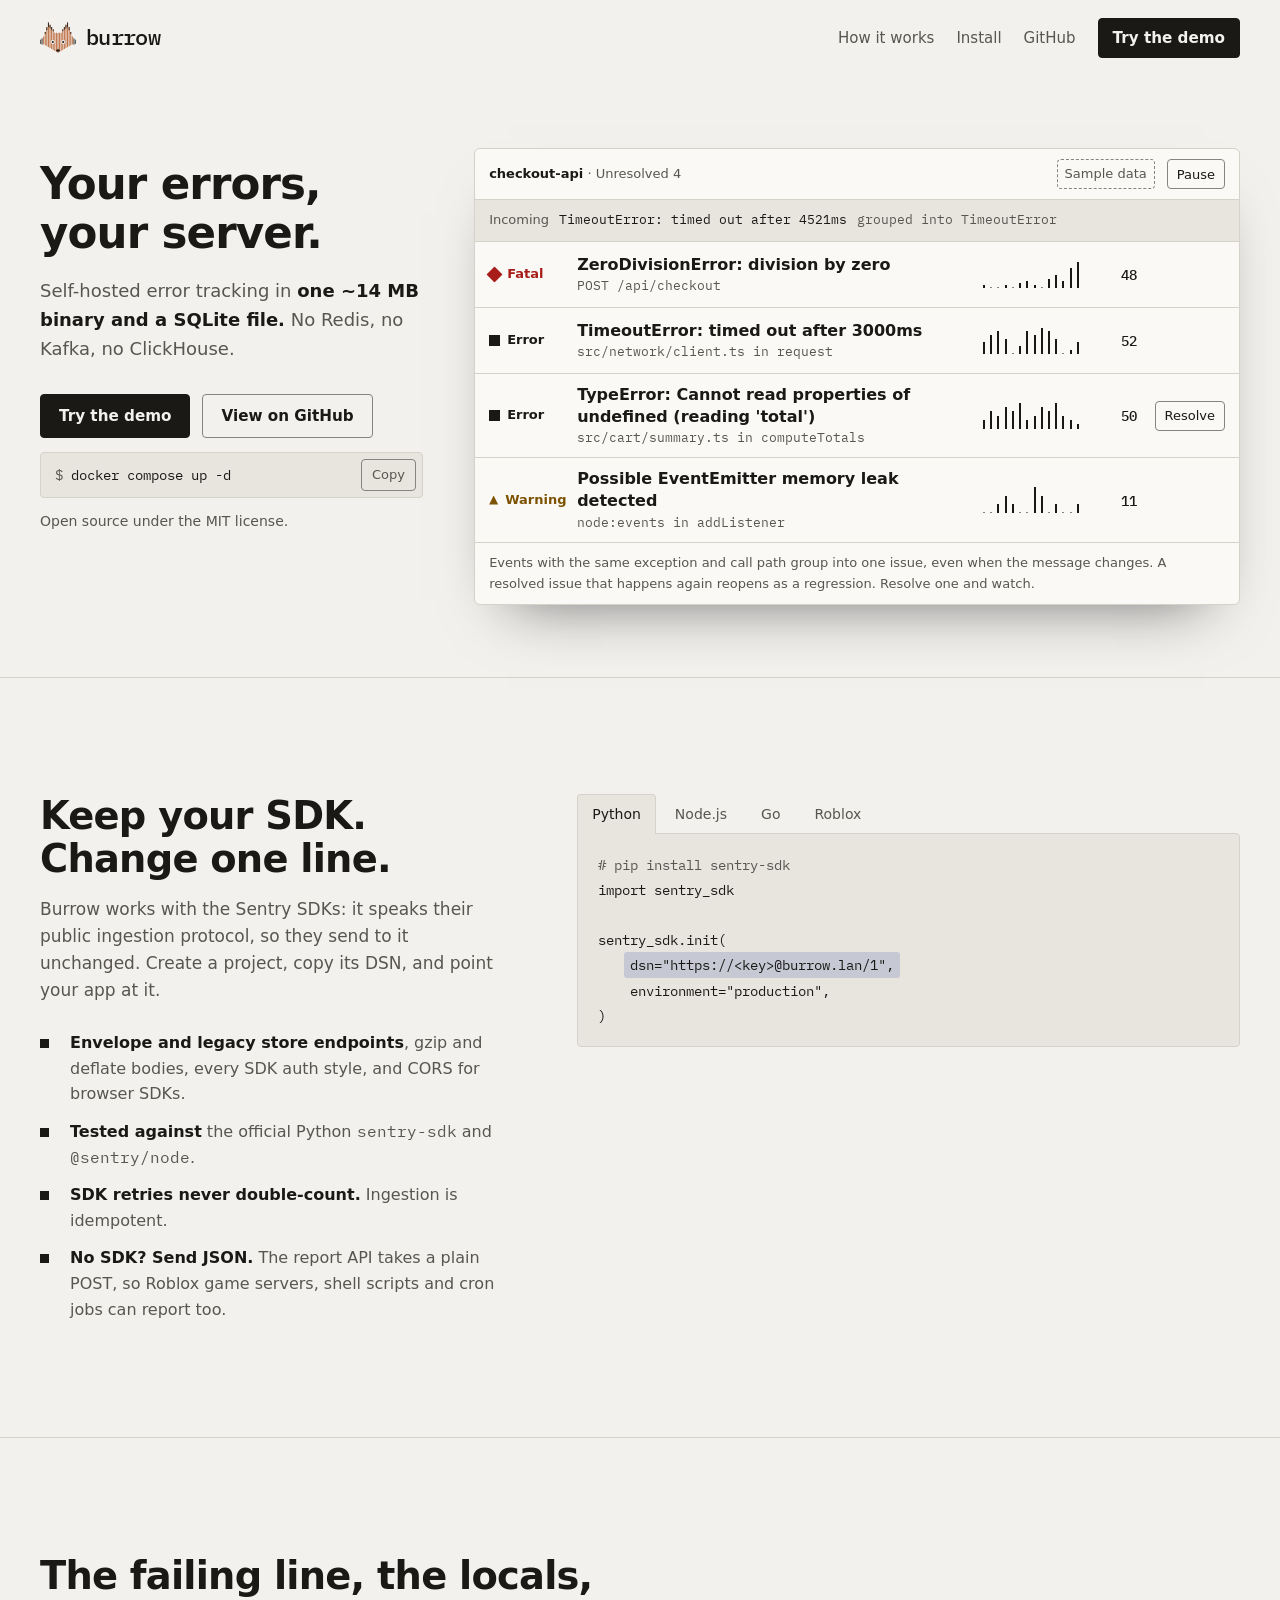
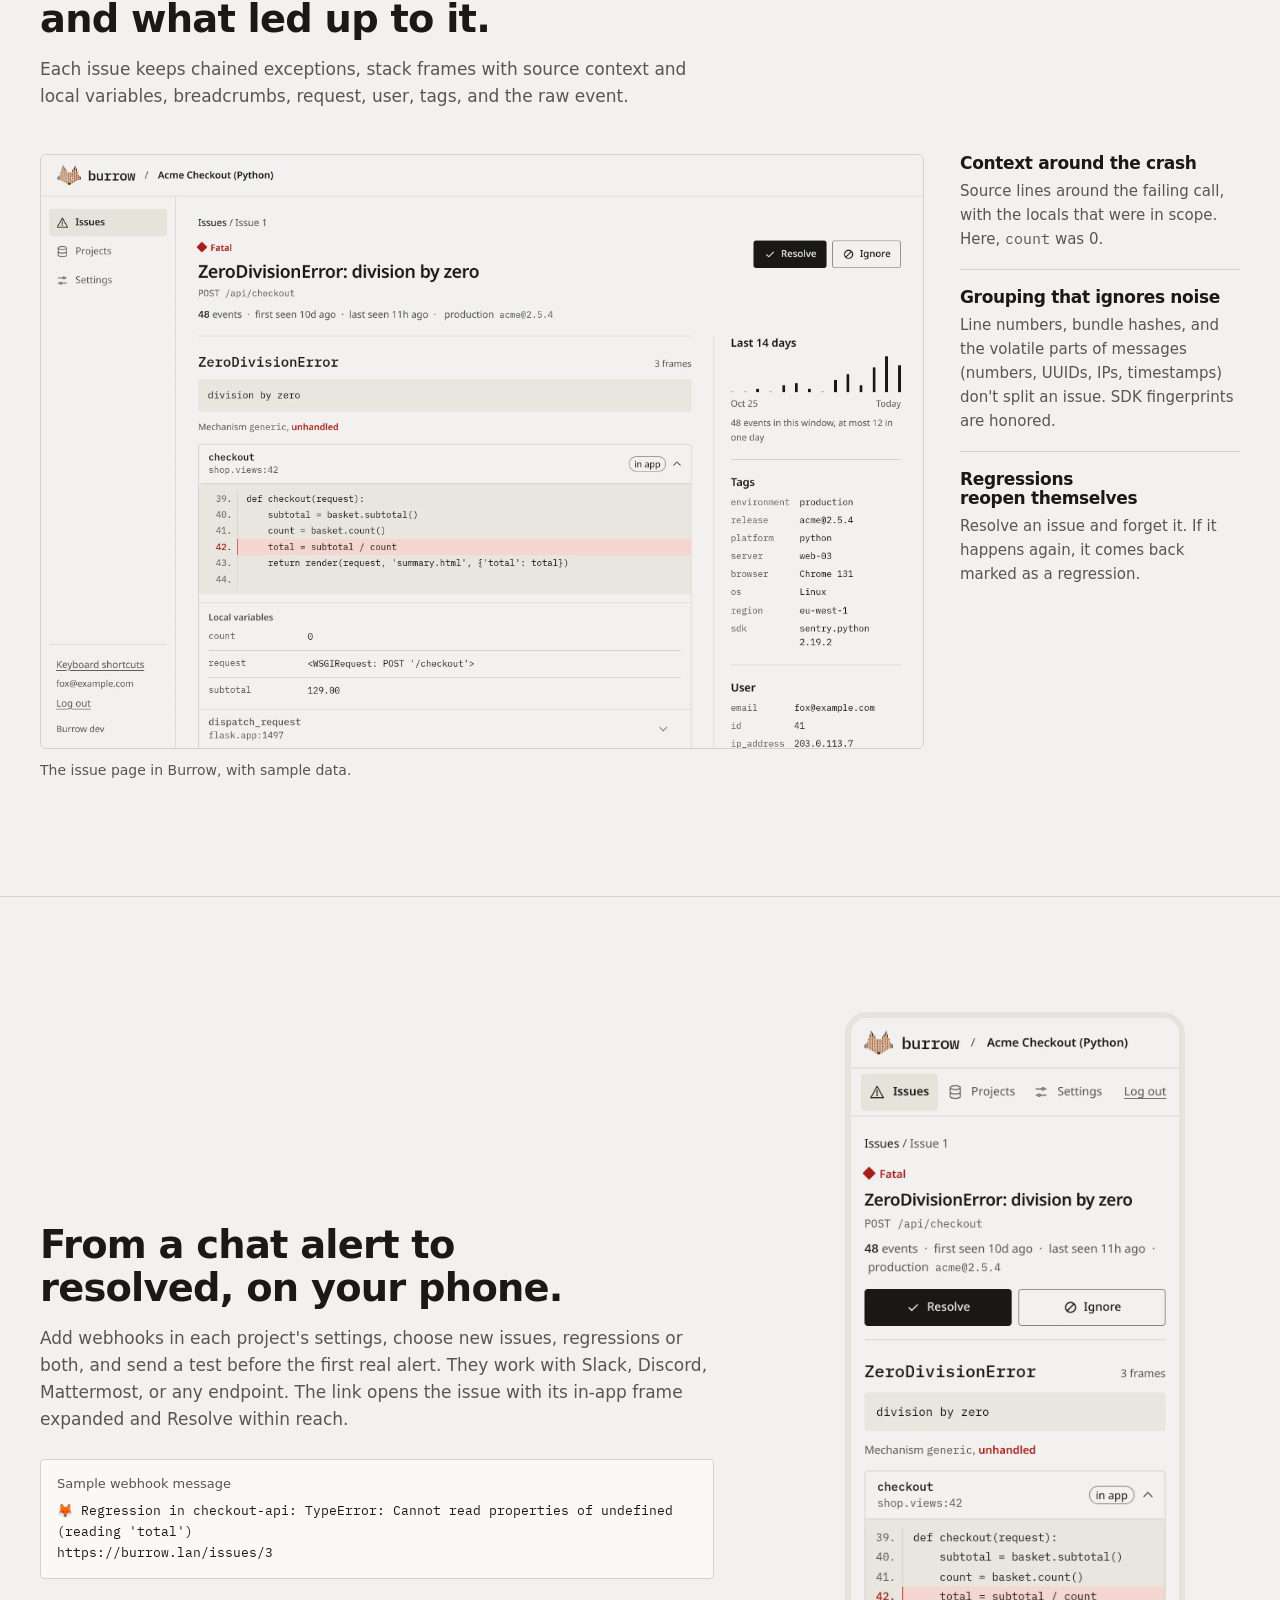
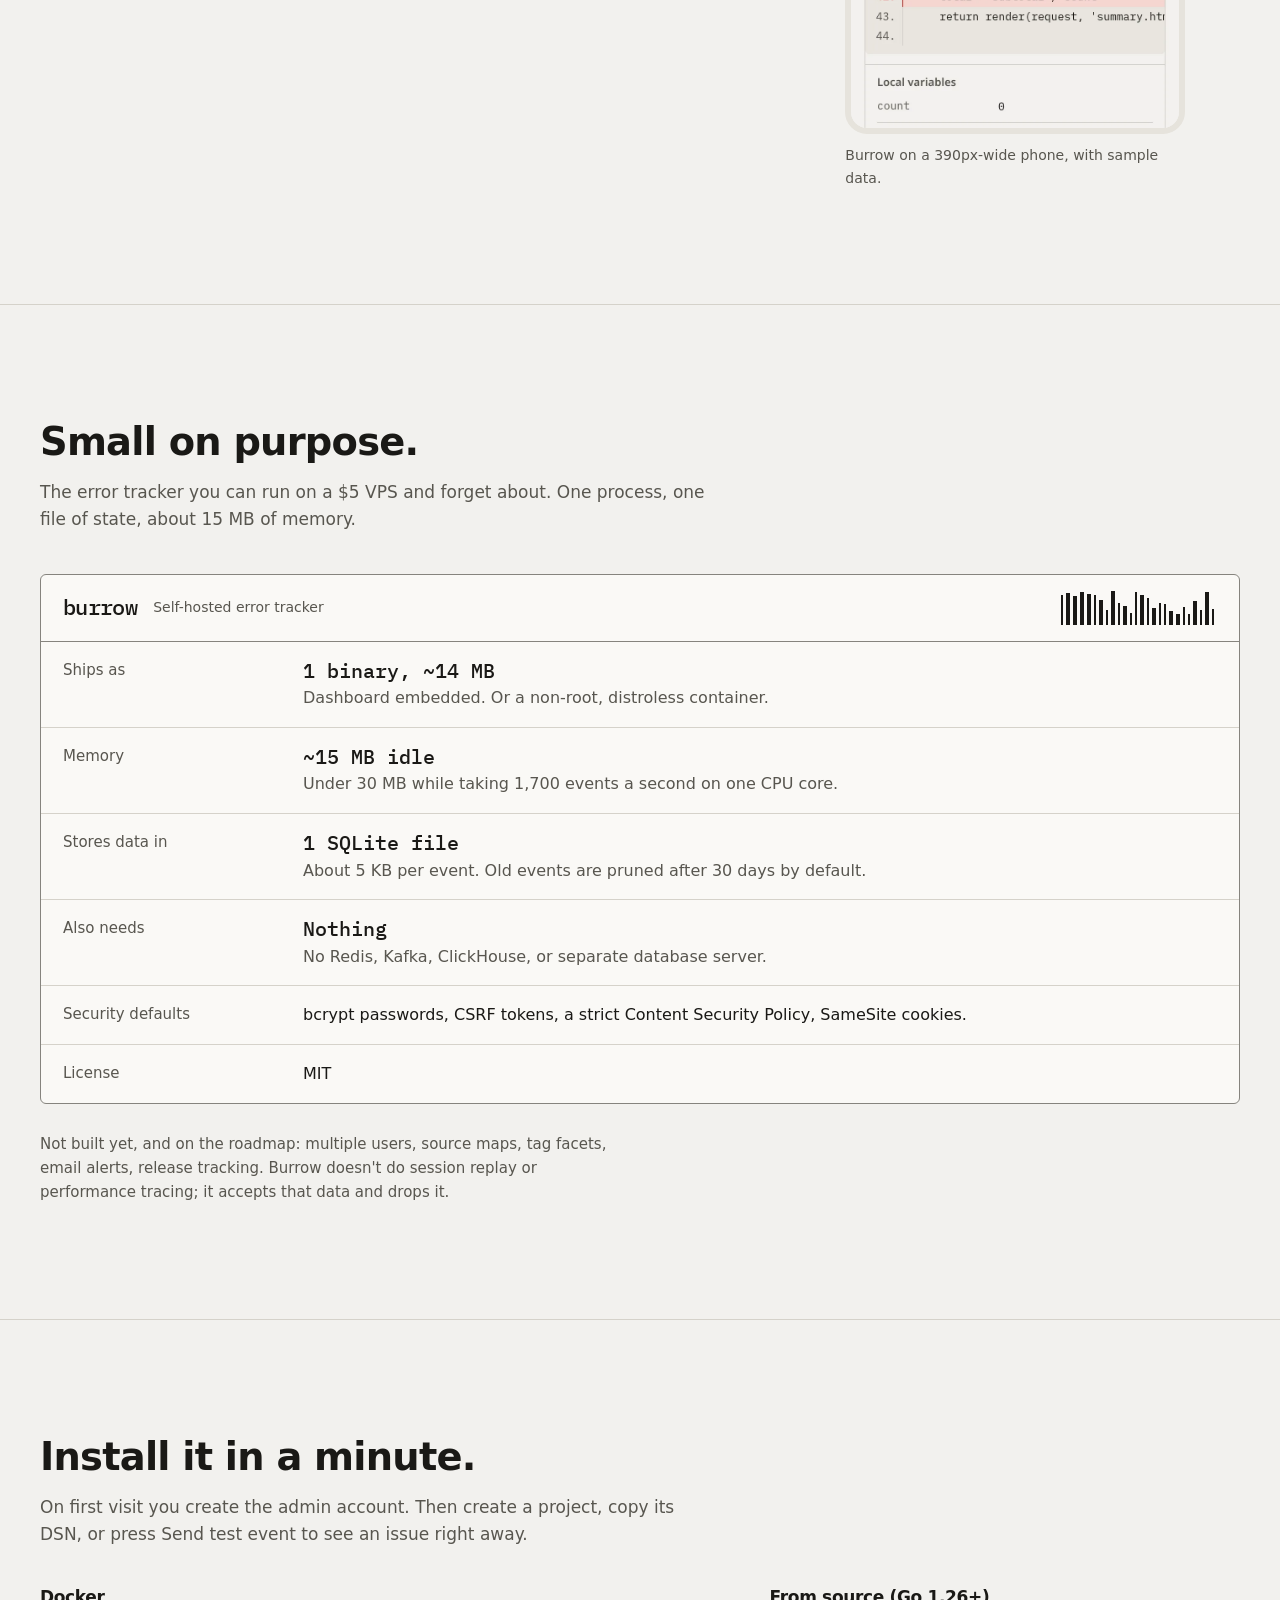
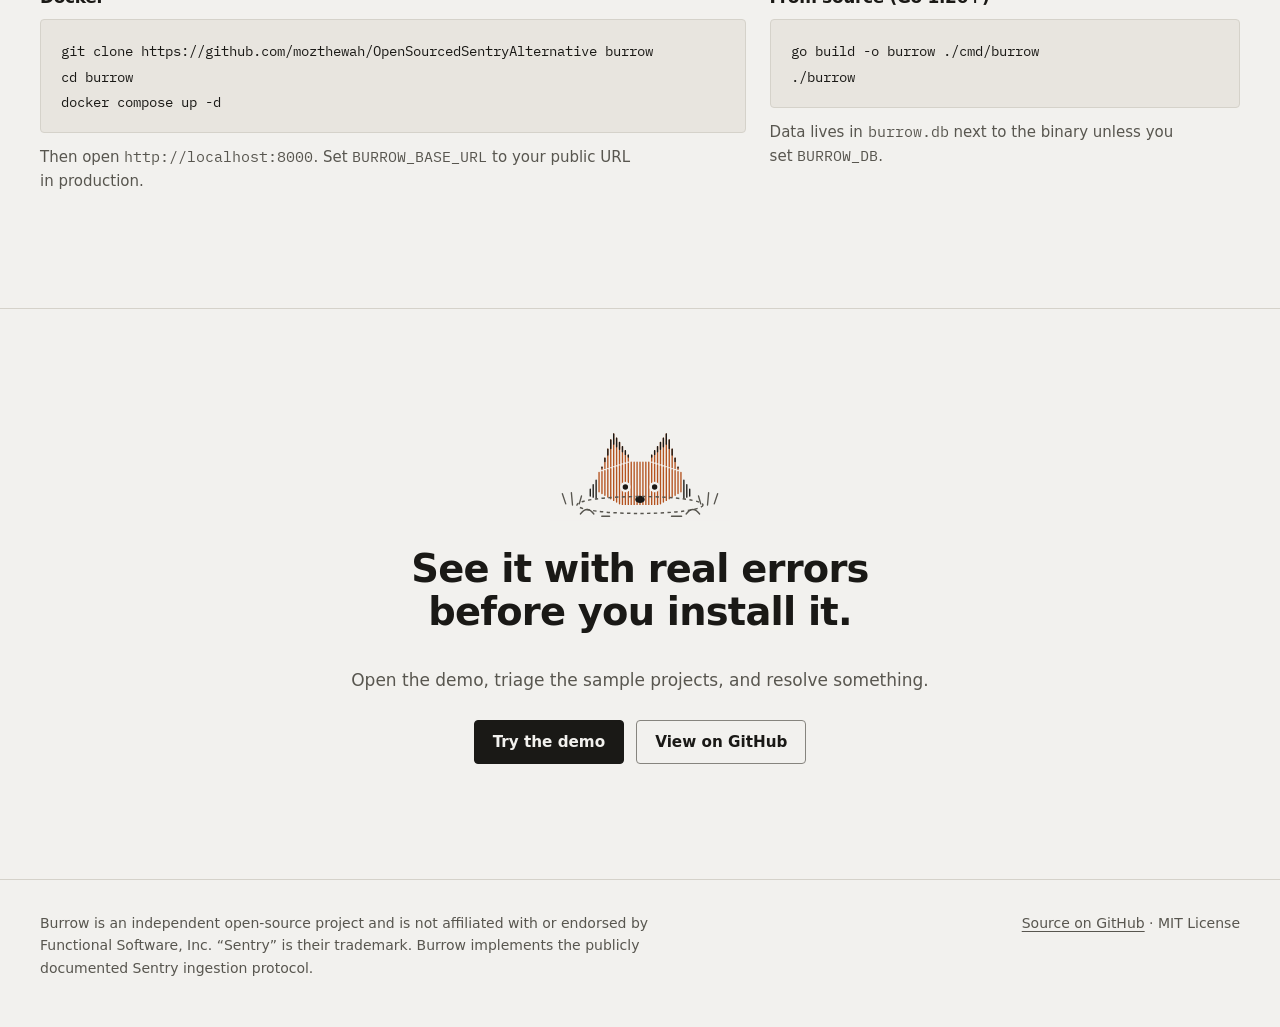
==== index.html @ 5c4ee737 "Measure resource usage and document system requirements Benchmarked a release build with realistic P" ====
<!doctype html>
<html lang="en">
<head>
<meta charset="utf-8">
<meta name="viewport" content="width=device-width, initial-scale=1">
<meta name="color-scheme" content="dark light">
<title>Burrow · Self-hosted error tracking</title>
<meta name="description" content="Burrow is open-source error tracking you run yourself: one ~14 MB binary and a SQLite file. Point the SDK you already use at it, or send plain JSON.">
<link rel="canonical" href="https://goburrow.xyz/">
<meta property="og:title" content="Burrow · Self-hosted error tracking">
<meta property="og:description" content="One ~14 MB binary and a SQLite file. Point the SDK you already use at it, or send plain JSON.">
<meta property="og:url" content="https://goburrow.xyz/">
<meta property="og:image" content="https://goburrow.xyz/assets/shots/issue-detail-dark.webp">
<meta name="theme-color" content="#0b0b0a" media="(prefers-color-scheme: dark)">
<meta name="theme-color" content="#f2f1ee" media="(prefers-color-scheme: light)">
<link rel="icon" href="favicon.svg" type="image/svg+xml">
<link rel="stylesheet" href="styles.css">
<script src="site.js" defer></script>
</head>
<body>
<a class="skip" href="#main">Skip to content</a>

<header class="site-head wrap">
  <a class="brand" href="#top" aria-label="Burrow home"><svg class="fox fox-mark" viewBox="0 0 52 52" aria-hidden="true" focusable="false">
  <g class="fox-ears"><g class="fox-ear fox-ear-l"><path class="fox-ink" d="M7.6 17.9V22.4M9.9 10.8V21.7M12.2 4.2V21M14.5 7.5V20.2M16.8 10.8V19.5M19.1 14.1V18.8"/></g><g class="fox-ear fox-ear-r"><path class="fox-ink" d="M32.9 14.1V18.8M35.2 10.8V19.5M37.5 7.5V20.2M39.8 4.2V21M42.1 10.8V21.7M44.4 17.9V22.4"/></g></g>
  <g class="fox-body-bars"><path class="fox-ink" d="M7.6 23.5V35.9M9.9 22.7V37.3M12.2 22V38.6M16.8 20.5V41.3M19.1 19.8V42.6M21.4 19.1V44.1M26 19.1V46.9M28.3 19.1V45.5M30.6 19.1V44.1M35.2 20.5V41.3M37.5 21.3V39.9M39.8 22V38.6M44.4 23.5V35.9M46.7 24.2V34.6"/><path class="fox-ink fox-bold" d="M5.3 24.2V34.6M14.5 21.3V39.9M23.7 19.1V45.5M32.9 19.8V42.6M42.1 22.7V37.3"/></g>
  <path class="fox-tip" d="M7.6 17.9V19.3M9.9 10.8V14.3M12.2 4.2V9.6M14.5 7.5V11.6M16.8 10.8V13.6M19.1 14.1V15.6M32.9 14.1V15.6M35.2 10.8V13.6M37.5 7.5V11.6M39.8 4.2V9.6M42.1 10.8V14.3M44.4 17.9V19.3"/><path class="fox-ruff" d="M3 27V35M1 29V34M49 27V35M51 29V34"/><ellipse class="fox-nose" cx="26" cy="44" rx="2.4" ry="1.9"/>
  <g class="fox-eyes"><circle class="eye-ground" cx="18.5" cy="31.8" r="3"/><circle class="eye-dot" cx="18.5" cy="31.8" r="1.5"/><circle class="eye-ground" cx="33.5" cy="31.8" r="3"/><circle class="eye-dot" cx="33.5" cy="31.8" r="1.5"/></g>
</svg><span class="wordmark">burrow</span></a>
  <nav class="site-nav" aria-label="Main">
    <a href="#how">How it works</a>
    <a href="#install">Install</a>
    <a href="https://github.com/mozthewah/OpenSourcedSentryAlternative">GitHub</a>
    <a class="button primary" href="https://demo.goburrow.xyz">Try the demo</a>
  </nav>
</header>

<main id="main">
<section class="hero wrap" id="top" aria-labelledby="hero-title">
  <div class="hero-copy">
    <h1 id="hero-title">Your errors, your server.</h1>
    <p class="hero-lead">Self-hosted error tracking in <strong>one ~14 MB binary and a SQLite file.</strong> No Redis, no Kafka, no ClickHouse.</p>
    <div class="hero-actions">
      <a class="button primary" href="https://demo.goburrow.xyz">Try the demo</a>
      <a class="button" href="https://github.com/mozthewah/OpenSourcedSentryAlternative">View on GitHub</a>
    </div>
    <div class="command" aria-label="Install command">
      <code id="cmd-hero">docker compose up -d</code>
      <button class="copy" type="button" data-copy="#cmd-hero">Copy</button>
    </div>
    <p class="hero-note muted">Open source under the MIT license.</p>
  </div>

  <div class="stream" data-stream role="region" aria-label="Sample issue list, simulated in your browser">
    <div class="stream-bar">
      <span class="stream-title"><strong>checkout-api</strong> · Unresolved <span data-unresolved>4</span></span>
      <span class="sample">Sample data</span>
      <button class="resolve js-only-flex" type="button" data-pause>Pause</button>
    </div>
    <div class="incoming" aria-hidden="true">
      <span class="incoming-label">Incoming</span>
      <span class="event" data-incoming>TimeoutError: timed out after 4521ms</span>
      <span class="arrow muted" data-target>grouped into TimeoutError</span>
    </div>
    <ul class="issues" data-issues>
      <li class="issue" data-issue="zero">
        <span class="level fatal">Fatal</span>
        <span class="issue-main"><span class="issue-title">ZeroDivisionError: division by zero</span><span class="issue-culprit">POST /api/checkout</span></span>
        <span class="bars" aria-hidden="true" data-bars="1,0,0,1,0,2,3,1,0,4,6,3,9,12"><span class="bar" style="height:8%"></span><span class="bar zero" style="height:1px"></span><span class="bar zero" style="height:1px"></span><span class="bar" style="height:8%"></span><span class="bar zero" style="height:1px"></span><span class="bar" style="height:17%"></span><span class="bar" style="height:25%"></span><span class="bar" style="height:8%"></span><span class="bar zero" style="height:1px"></span><span class="bar" style="height:33%"></span><span class="bar" style="height:50%"></span><span class="bar" style="height:25%"></span><span class="bar" style="height:75%"></span><span class="bar" style="height:100%"></span></span>
        <span class="issue-count" data-count>48</span>
        <span class="issue-side"></span>
      </li>
      <li class="issue" data-issue="timeout">
        <span class="level error">Error</span>
        <span class="issue-main"><span class="issue-title">TimeoutError: timed out after 3000ms</span><span class="issue-culprit">src/network/client.ts in request</span></span>
        <span class="bars" aria-hidden="true" data-bars="3,5,6,4,0,2,6,5,7,6,4,0,1,3"><span class="bar" style="height:43%"></span><span class="bar" style="height:71%"></span><span class="bar" style="height:86%"></span><span class="bar" style="height:57%"></span><span class="bar zero" style="height:1px"></span><span class="bar" style="height:29%"></span><span class="bar" style="height:86%"></span><span class="bar" style="height:71%"></span><span class="bar" style="height:100%"></span><span class="bar" style="height:86%"></span><span class="bar" style="height:57%"></span><span class="bar zero" style="height:1px"></span><span class="bar" style="height:14%"></span><span class="bar" style="height:43%"></span></span>
        <span class="issue-count" data-count>52</span>
        <span class="issue-side"></span>
      </li>
      <li class="issue" data-issue="typeerror">
        <span class="level error">Error</span>
        <span class="issue-main"><span class="issue-title">TypeError: Cannot read properties of undefined (reading 'total')<span data-pill></span></span><span class="issue-culprit">src/cart/summary.ts in computeTotals</span></span>
        <span class="bars" aria-hidden="true" data-bars="2,4,3,5,4,6,2,3,5,4,6,3,2,1"><span class="bar" style="height:33%"></span><span class="bar" style="height:67%"></span><span class="bar" style="height:50%"></span><span class="bar" style="height:83%"></span><span class="bar" style="height:67%"></span><span class="bar" style="height:100%"></span><span class="bar" style="height:33%"></span><span class="bar" style="height:50%"></span><span class="bar" style="height:83%"></span><span class="bar" style="height:67%"></span><span class="bar" style="height:100%"></span><span class="bar" style="height:50%"></span><span class="bar" style="height:33%"></span><span class="bar" style="height:17%"></span></span>
        <span class="issue-count" data-count>50</span>
        <span class="issue-side"><button class="resolve js-only-flex" type="button" data-resolve>Resolve</button></span>
      </li>
      <li class="issue" data-issue="leak">
        <span class="level warning">Warning</span>
        <span class="issue-main"><span class="issue-title">Possible EventEmitter memory leak detected</span><span class="issue-culprit">node:events in addListener</span></span>
        <span class="bars" aria-hidden="true" data-bars="0,0,1,2,1,0,0,3,2,0,1,0,0,1"><span class="bar zero" style="height:1px"></span><span class="bar zero" style="height:1px"></span><span class="bar" style="height:33%"></span><span class="bar" style="height:67%"></span><span class="bar" style="height:33%"></span><span class="bar zero" style="height:1px"></span><span class="bar zero" style="height:1px"></span><span class="bar" style="height:100%"></span><span class="bar" style="height:67%"></span><span class="bar zero" style="height:1px"></span><span class="bar" style="height:33%"></span><span class="bar zero" style="height:1px"></span><span class="bar zero" style="height:1px"></span><span class="bar" style="height:33%"></span></span>
        <span class="issue-count" data-count>11</span>
        <span class="issue-side"></span>
      </li>
    </ul>
    <p class="stream-foot">Events with the same exception and call path group into one issue, even when the message changes. A resolved issue that happens again reopens as a regression.<span class="js-only-inline"> Resolve one and watch.</span></p>
    <p class="sr-only" aria-live="polite" data-announce></p>
  </div>
</section>

<section class="section" id="how" aria-labelledby="how-title">
  <div class="wrap split">
    <div>
      <h2 id="how-title">Keep your SDK. Change one line.</h2>
      <p class="section-lead">Burrow works with the Sentry SDKs: it speaks their public ingestion protocol, so they send to it unchanged. Create a project, copy its DSN, and point your app at it.</p>
      <ul class="facts">
        <li><span><strong>Envelope and legacy store endpoints</strong>, gzip and deflate bodies, every SDK auth style, and CORS for browser SDKs.</span></li>
        <li><span><strong>Tested against</strong> the official Python <code>sentry-sdk</code> and <code>@sentry/node</code>.</span></li>
        <li><span><strong>SDK retries never double-count.</strong> Ingestion is idempotent.</span></li>
        <li><span><strong>No SDK? Send JSON.</strong> The report API takes a plain POST, so Roblox game servers, shell scripts and cron jobs can report too.</span></li>
      </ul>
    </div>
    <div>
      <div class="sdk-tabs" role="tablist" aria-label="SDK">
        <button class="sdk-tab" role="tab" aria-selected="true" aria-controls="sdk-python" id="tab-python" type="button">Python</button>
        <button class="sdk-tab" role="tab" aria-selected="false" aria-controls="sdk-node" id="tab-node" type="button" tabindex="-1">Node.js</button>
        <button class="sdk-tab" role="tab" aria-selected="false" aria-controls="sdk-go" id="tab-go" type="button" tabindex="-1">Go</button>
        <button class="sdk-tab" role="tab" aria-selected="false" aria-controls="sdk-roblox" id="tab-roblox" type="button" tabindex="-1">Roblox</button>
      </div>
      <pre class="code" id="sdk-python" role="tabpanel" aria-labelledby="tab-python"><span class="c"># pip install sentry-sdk</span>
import sentry_sdk

sentry_sdk.init(
    <span class="dsn">dsn="https://&lt;key&gt;@burrow.lan/1",</span>
    environment="production",
)</pre>
      <pre class="code" id="sdk-node" role="tabpanel" aria-labelledby="tab-node" hidden><span class="c">// npm install @sentry/node</span>
const Sentry = require("@sentry/node");

Sentry.init({
  <span class="dsn">dsn: "https://&lt;key&gt;@burrow.lan/1",</span>
  environment: "production",
});</pre>
      <pre class="code" id="sdk-go" role="tabpanel" aria-labelledby="tab-go" hidden><span class="c">// go get github.com/getsentry/sentry-go</span>
err := sentry.Init(sentry.ClientOptions{
	<span class="dsn">Dsn: "https://&lt;key&gt;@burrow.lan/1",</span>
})
defer sentry.Flush(2 * time.Second)</pre>
      <pre class="code" id="sdk-roblox" role="tabpanel" aria-labelledby="tab-roblox" hidden><span class="c">-- Script in ServerScriptService. The version in project
-- settings also batches and relays errors from players.</span>
local HttpService = game:GetService("HttpService")

game:GetService("ScriptContext").Error:Connect(function(message, stack)
  HttpService:RequestAsync({
    <span class="dsn">Url = "https://burrow.example.com/api/1/report",</span>
    Method = "POST",
    Headers = { ["X-Burrow-Key"] = "&lt;key&gt;", ["Content-Type"] = "application/json" },
    Body = HttpService:JSONEncode({ message = message, stack = stack }),
  })
end)</pre>
    </div>
  </div>
</section>

<section class="section" aria-labelledby="detail-title">
  <div class="wrap">
    <h2 id="detail-title">The failing line, the locals, and what led up to it.</h2>
    <p class="section-lead">Each issue keeps chained exceptions, stack frames with source context and local variables, breadcrumbs, request, user, tags, and the raw event.</p>
    <div class="detail">
      <figure class="shot">
        <picture>
          <source srcset="assets/shots/issue-detail-light.webp" media="(prefers-color-scheme: light)">
          <img src="assets/shots/issue-detail-dark.webp" width="2560" height="1720" alt="Burrow's issue page for ZeroDivisionError: division by zero. Line 42, total = subtotal / count, is highlighted in the checkout frame, with local variable count = 0 below it. A sidebar shows 48 events over the last 14 days and tags for environment, release and platform." loading="lazy" decoding="async">
        </picture>
        <figcaption>The issue page in Burrow, with sample data.</figcaption>
      </figure>
      <ul class="notes">
        <li><h3>Context around the crash</h3><p>Source lines around the failing call, with the locals that were in scope. Here, <code>count</code> was 0.</p></li>
        <li><h3>Grouping that ignores noise</h3><p>Line numbers, bundle hashes, and the volatile parts of messages (numbers, UUIDs, IPs, timestamps) don't split an issue. SDK fingerprints are honored.</p></li>
        <li><h3>Regressions reopen themselves</h3><p>Resolve an issue and forget it. If it happens again, it comes back marked as a regression.</p></li>
      </ul>
    </div>
  </div>
</section>

<section class="section" aria-labelledby="phone-title">
  <div class="wrap phone">
    <div>
      <h2 id="phone-title">From a chat alert to resolved, on your phone.</h2>
      <p class="section-lead">Add webhooks in each project's settings, choose new issues, regressions or both, and send a test before the first real alert. They work with Slack, Discord, Mattermost, or any endpoint. The link opens the issue with its in-app frame expanded and Resolve within reach.</p>
      <div class="alert-line"><span class="from">Sample webhook message</span><span class="mono">🦊 Regression in checkout-api: TypeError: Cannot read properties of undefined (reading 'total')<br>https://burrow.lan/issues/3</span></div>
    </div>
    <figure class="shot">
      <picture>
        <source srcset="assets/shots/issue-phone-light.webp" media="(prefers-color-scheme: light)">
        <img src="assets/shots/issue-phone-dark.webp" width="780" height="1688" alt="Burrow's issue page on a phone: the fatal ZeroDivisionError with 48 events, Resolve and Ignore buttons, and the highlighted failing line." loading="lazy" decoding="async">
      </picture>
      <figcaption>Burrow on a 390px-wide phone, with sample data.</figcaption>
    </figure>
  </div>
</section>

<section class="section" aria-labelledby="small-title">
  <div class="wrap">
    <h2 id="small-title">Small on purpose.</h2>
    <p class="section-lead">The error tracker you can run on a $5 VPS and forget about. One process, one file of state, about 15 MB of memory.</p>
    <div class="label">
      <div class="label-head"><span class="wordmark">burrow</span><span class="muted">Self-hosted error tracker</span><span class="label-barcode" aria-hidden="true" data-barcode></span></div>
      <dl>
      <div class="label-row"><dt>Ships as</dt><dd><span class="figure">1 binary, ~14 MB</span><br><span class="muted">Dashboard embedded. Or a non-root, distroless container.</span></dd></div>
      <div class="label-row"><dt>Memory</dt><dd><span class="figure">~15 MB idle</span><br><span class="muted">Under 30 MB while taking 1,700 events a second on one CPU core.</span></dd></div>
      <div class="label-row"><dt>Stores data in</dt><dd><span class="figure">1 SQLite file</span><br><span class="muted">About 5 KB per event. Old events are pruned after 30 days by default.</span></dd></div>
      <div class="label-row"><dt>Also needs</dt><dd><span class="figure">Nothing</span><br><span class="muted">No Redis, Kafka, ClickHouse, or separate database server.</span></dd></div>
      <div class="label-row"><dt>Security defaults</dt><dd>bcrypt passwords, CSRF tokens, a strict Content Security Policy, SameSite cookies.</dd></div>
      <div class="label-row"><dt>License</dt><dd>MIT</dd></div>
      </dl>
    </div>
    <p class="not-yet">Not built yet, and on the roadmap: multiple users, source maps, tag facets, email alerts, release tracking. Burrow doesn't do session replay or performance tracing; it accepts that data and drops it.</p>
  </div>
</section>

<section class="section" id="install" aria-labelledby="install-title">
  <div class="wrap">
    <h2 id="install-title">Install it in a minute.</h2>
    <p class="section-lead">On first visit you create the admin account. Then create a project, copy its DSN, or press Send test event to see an issue right away.</p>
    <div class="install">
      <div>
        <h3>Docker</h3>
        <pre class="code" id="install-docker">git clone https://github.com/mozthewah/OpenSourcedSentryAlternative burrow
cd burrow
docker compose up -d</pre>
        <p>Then open <code>http://localhost:8000</code>. Set <code>BURROW_BASE_URL</code> to your public URL in production.</p>
      </div>
      <div>
        <h3>From source (Go 1.26+)</h3>
        <pre class="code" id="install-go">go build -o burrow ./cmd/burrow
./burrow</pre>
        <p>Data lives in <code>burrow.db</code> next to the binary unless you set <code>BURROW_DB</code>.</p>
      </div>
    </div>
  </div>
</section>

<section class="section" aria-labelledby="close-title">
  <div class="wrap close">
    <span class="burrow looping" aria-hidden="true"><svg class="fox fox-peek" viewBox="0 0 160 86" aria-hidden="true" focusable="false">
  <g class="fox-head">
    <g class="fox-ears">
      <g class="fox-ear fox-ear-l"><path class="fox-ink" d="M46.2 38.4V40.5M48.8 30.3V39.6M51.4 22.3V38.8M54 14.2V38M56.6 8.9V37.1M59.2 12.6V36.3M61.8 16.3V35.5M64.4 20.1V34.6M67 23.8V33.8M69.6 27.6V33"/></g>
      <g class="fox-ear fox-ear-r"><path class="fox-ink" d="M90.4 27.6V33M93 23.8V33.8M95.6 20.1V34.6M98.2 16.3V35.5M100.8 12.6V36.3M103.4 8.9V37.1M106 14.2V38M108.6 22.3V38.8M111.2 30.3V39.6M113.8 38.4V40.5"/></g>
    </g>
    <g class="fox-body-bars"><path class="fox-ink" d="M46.2 42.3V61.8M48.8 41.4V63.3M51.4 40.6V64.9M56.6 38.9V67.9M59.2 38.1V69.4M61.8 37.3V70.9M67 35.6V73.9M69.6 34.8V75.6M72.2 34V77.2M77.4 34V80.4M80 34V82M82.6 34V80.4M87.8 34V77.2M90.4 34.8V75.6M93 35.6V73.9M98.2 37.3V70.9M100.8 38.1V69.4M103.4 38.9V67.9M108.6 40.6V64.9M111.2 41.4V63.3M113.8 42.3V61.8"/><path class="fox-ink fox-bold" d="M43.6 43.1V60.3M54 39.8V66.4M64.4 36.4V72.4M74.8 34V78.8M85.2 34V78.8M95.6 36.4V72.4M106 39.8V66.4M116.4 43.1V60.3"/></g>
    <path class="fox-tip" d="M46.2 38.4V39.1M48.8 30.3V33.3M51.4 22.3V27.6M54 14.2V21.8M56.6 8.9V17.9M59.2 12.6V20.2M61.8 16.3V22.4M64.4 20.1V24.7M67 23.8V27.0M69.6 27.6V29.3M90.4 27.6V29.3M93 23.8V27.0M95.6 20.1V24.7M98.2 16.3V22.4M100.8 12.6V20.2M103.4 8.9V17.9M106 14.2V21.8M108.6 22.3V27.6M111.2 30.3V33.3M113.8 38.4V39.1"/>
    <path class="fox-ruff" d="M41 50V66M38.4 54V65M35.8 58V64M119 50V66M121.6 54V65M124.2 58V64"/>
    <ellipse class="fox-nose" cx="80" cy="67" rx="4.2" ry="3.2"/>
    <g class="fox-eyes"><circle class="eye-ground" cx="67" cy="56" r="4.6"/><circle class="eye-dot" cx="67" cy="56" r="2.4"/><circle class="eye-ground" cx="93" cy="56" r="4.6"/><circle class="eye-dot" cx="93" cy="56" r="2.4"/></g>
  </g>
  <rect class="hole-cover" x="0" y="72" width="160" height="14"/>
  <ellipse class="hole-ring" cx="80" cy="72" rx="56" ry="7.5"/>
  <path class="dirt-mound" d="M27 80q6-8 12 0M121 80q6-8 12 0M46 82h7M108 82h9"/>
  <path class="grass-ticks" d="M14 71l-3-9M20 72l-1-11M26 71l2-7M134 71l-2-7M140 72l1-11M146 71l3-9"/>
  <g class="dirt-particles"><circle cx="30" cy="63" r="1.3"/><circle cx="38" cy="57" r="1"/><circle cx="46" cy="65" r="1.2"/><circle cx="114" cy="65" r="1.2"/><circle cx="123" cy="57" r="1"/><circle cx="131" cy="63" r="1.3"/><circle class="near" cx="66" cy="66" r="1.4"/><circle class="near" cx="80" cy="61" r="1.1"/><circle class="near" cx="94" cy="66" r="1.4"/><circle class="near" cx="72" cy="57" r="1"/><circle class="near" cx="88" cy="57" r="1"/></g>
</svg></span>
    <h2 id="close-title">See it with real errors before you install it.</h2>
    <p class="section-lead">Open the demo, triage the sample projects, and resolve something.</p>
    <div class="hero-actions">
      <a class="button primary" href="https://demo.goburrow.xyz">Try the demo</a>
      <a class="button" href="https://github.com/mozthewah/OpenSourcedSentryAlternative">View on GitHub</a>
    </div>
  </div>
</section>
</main>

<footer class="site-foot">
  <div class="wrap">
    <p>Burrow is an independent open-source project and is not affiliated with or endorsed by Functional Software, Inc. “Sentry” is their trademark. Burrow implements the publicly documented Sentry ingestion protocol.</p>
    <p><a href="https://github.com/mozthewah/OpenSourcedSentryAlternative">Source on GitHub</a> · MIT License</p>
  </div>
</footer>
</body>
</html>
---- styles.css ----
/* Burrow landing page. Same tokens as the app (internal/web/static/style.css):
   rust belongs to the fox, red means fatal or regression, mono is for code and figures. */
@font-face { font-family: "IBM Plex Mono"; src: url("assets/fonts/IBMPlexMono-Regular.woff2") format("woff2"); font-weight: 400; font-display: swap; }
@font-face { font-family: "IBM Plex Mono"; src: url("assets/fonts/IBMPlexMono-Medium.woff2") format("woff2"); font-weight: 500 700; font-display: swap; }
:root {
  color-scheme: dark;
  --bg: #0b0b0a; --surface: #121211; --surface-2: #1c1c1a;
  --text: #f2efe6; --muted: #a9a79e; --border: #2f2f2b; --rule: #706f68;
  --red: #e5322d; --red-text: #ff7a73; --blue: #8aa2ff; --warn: #e3b552; --fox: #e07a43;
  --hit: #3d1817; --code-bg: #10100f; --ok-bg: #141a14;
  --radius: 4px;
  --mono: "IBM Plex Mono", ui-monospace, "SFMono-Regular", Consolas, monospace;
  --sans: system-ui, -apple-system, "Segoe UI", Roboto, "Helvetica Neue", Arial, sans-serif;
  --page: min(1200px, 100% - 48px);
}
@media (prefers-color-scheme: light) {
  :root {
    color-scheme: light;
    --bg: #f2f1ee; --surface: #faf9f6; --surface-2: #e6e3dc;
    --text: #1a1916; --muted: #58564f; --border: #d5d2ca; --rule: #86847e;
    --red: #bc2621; --red-text: #a81d19; --blue: #2f49a3; --warn: #7d5200; --fox: #b4531f;
    --hit: #f5d5cf; --code-bg: #e8e5df; --ok-bg: #e2e9df;
  }
}
* { box-sizing: border-box; }
html { -webkit-text-size-adjust: 100%; scroll-behavior: smooth; scrollbar-color: var(--rule) var(--bg); }
body { margin: 0; background: var(--bg); color: var(--text); font: 1rem/1.6 var(--sans); caret-color: var(--blue); }
::selection { color: var(--bg); background: var(--blue); }
a { color: inherit; text-decoration-thickness: 1px; text-underline-offset: .2em; }
a:hover { text-decoration-color: var(--blue); }
:focus-visible { outline: 2px solid var(--blue); outline-offset: 3px; }
h1, h2, h3 { margin: 0; font-weight: 650; line-height: 1.12; text-wrap: balance; letter-spacing: -.02em; }
p { margin: 0; max-width: 62ch; text-wrap: pretty; }
code, pre, kbd { font-family: var(--mono); }
.wrap { width: var(--page); margin-inline: auto; }
.muted { color: var(--muted); }
.mono { font-family: var(--mono); }
.sr-only { position: absolute; width: 1px; height: 1px; overflow: hidden; clip-path: inset(50%); white-space: nowrap; }
.skip { position: fixed; top: -100px; left: 12px; z-index: 10; padding: 10px 14px; background: var(--text); color: var(--bg); }
.skip:focus { top: 12px; }
[hidden] { display: none !important; }
.js-only-flex { display: none; }
.js-only-inline { display: none; }
.js .js-only-inline { display: inline; }
.js .js-only-flex { display: inline-flex; }
.icon { width: 18px; height: 18px; fill: none; stroke: currentColor; stroke-width: 1.6; stroke-linecap: round; stroke-linejoin: round; flex: 0 0 auto; }

/* Buttons and copyable commands ------------------------------------------- */
.button { display: inline-flex; align-items: center; justify-content: center; gap: 8px; min-height: 44px; padding: 10px 18px; border: 1px solid var(--rule); border-radius: var(--radius); background: transparent; color: var(--text); font: 600 .95rem/1.2 var(--sans); text-decoration: none; cursor: pointer; }
.button:hover { background: var(--surface-2); border-color: var(--text); text-decoration: none; }
.button.primary { background: var(--text); border-color: var(--text); color: var(--bg); }
.button.primary:hover { background: color-mix(in srgb, var(--text) 82%, var(--blue)); }
.command { display: flex; align-items: center; gap: 10px; min-height: 44px; padding: 6px 6px 6px 14px; border: 1px solid var(--border); border-radius: var(--radius); background: var(--code-bg); font: .9rem/1.4 var(--mono); }
.command code::before { content: "$ "; color: var(--muted); }
.command code { flex: 1; min-width: 0; overflow-x: auto; white-space: nowrap; }
.copy { display: none; min-height: 32px; padding: 4px 10px; border: 1px solid var(--rule); border-radius: var(--radius); background: transparent; color: var(--muted); font: 500 .8125rem/1 var(--sans); cursor: pointer; }
.js .copy { display: inline-flex; align-items: center; }
.copy:hover { color: var(--text); border-color: var(--text); }

/* Header ------------------------------------------------------------------ */
.site-head { display: flex; align-items: center; justify-content: space-between; gap: 20px; padding-block: 18px; }
.brand { display: inline-flex; align-items: center; gap: 10px; text-decoration: none; }
.brand:hover { text-decoration: none; }
.brand .fox { width: 36px; height: 36px; }
.wordmark { font: 500 1.35rem/1 var(--mono); letter-spacing: -.03em; }
.site-nav { display: flex; align-items: center; gap: 22px; font-size: .9375rem; }
.site-nav a:not(.button) { color: var(--muted); text-decoration: none; }
.site-nav a:not(.button):hover { color: var(--text); }
.site-nav .button { min-height: 40px; padding: 8px 14px; }

/* Hero: the product, running ---------------------------------------------- */
.hero { display: grid; grid-template-columns: minmax(0, 1fr) minmax(0, 2fr); gap: clamp(28px, 4vw, 64px); align-items: start; padding-block: clamp(28px, 6vw, 72px) 72px; }
.hero h1 { font-size: clamp(2.2rem, 3.4vw, 3.1rem); }
.hero-copy { padding-top: 12px; }
.hero-lead { margin-top: 20px; font-size: 1.125rem; color: var(--muted); }
.hero-lead strong { color: var(--text); font-weight: 600; }
.hero-actions { display: flex; flex-wrap: wrap; gap: 12px; margin-top: 30px; }
.hero .command { margin-top: 14px; max-width: 420px; }
.hero-note { margin-top: 12px; font-size: .875rem; }

.stream { border: 1px solid var(--border); border-radius: 6px; background: var(--surface); overflow: hidden; box-shadow: 0 30px 60px -36px rgb(0 0 0 / .6); }
.stream-bar { display: flex; align-items: center; justify-content: space-between; gap: 12px; padding: 10px 14px; border-bottom: 1px solid var(--border); font-size: .8125rem; color: var(--muted); }
.stream-bar strong { color: var(--text); font-weight: 600; }
.stream-title { flex: 1 1 auto; min-width: 0; overflow: hidden; text-overflow: ellipsis; white-space: nowrap; }
.sample { display: inline-flex; align-items: center; min-height: 30px; padding: 0 7px; border: 1px dashed var(--rule); border-radius: var(--radius); white-space: nowrap; }
.incoming { display: flex; align-items: center; gap: 10px; min-height: 42px; padding: 8px 14px; border-bottom: 1px solid var(--border); background: var(--code-bg); font: .8125rem/1.4 var(--mono); color: var(--muted); overflow: hidden; }
.incoming-label { flex: 0 0 auto; color: var(--muted); font-family: var(--sans); }
.incoming .event { min-width: 0; overflow: hidden; text-overflow: ellipsis; white-space: nowrap; color: var(--text); }
.incoming .arrow { flex: 0 0 auto; }
.issues { list-style: none; margin: 0; padding: 0; }
.issue { display: grid; grid-template-columns: 74px minmax(0, 1fr) 96px 44px 74px; gap: 14px; align-items: center; min-height: 66px; padding: 10px 14px; border-bottom: 1px solid var(--border); }
.issue:last-child { border-bottom: 0; }
.issue-title { display: block; font-weight: 600; line-height: 1.35; overflow-wrap: anywhere; }
.issue-culprit { display: block; margin-top: 2px; color: var(--muted); font: .8125rem/1.4 var(--mono); }
.issue-count { text-align: right; font: 500 .9rem var(--mono); font-variant-numeric: tabular-nums; }
.issue-side { display: flex; justify-content: flex-end; }
.resolve { align-items: center; justify-content: center; min-height: 30px; padding: 3px 9px; border: 1px solid var(--rule); border-radius: var(--radius); background: transparent; color: var(--text); font: 500 .8125rem/1 var(--sans); cursor: pointer; }
.resolve:hover { background: var(--surface-2); border-color: var(--text); }
.pill { display: inline-flex; padding: 0 7px; border: 1px solid var(--rule); border-radius: var(--radius); color: var(--muted); font-size: .75rem; font-weight: 600; line-height: 1.6; vertical-align: 2px; margin-left: 6px; white-space: nowrap; }
.pill.regression { color: var(--red-text); border-color: var(--red); }
.pill.resolved { color: var(--muted); }
.issue.is-resolved .issue-title { color: var(--muted); text-decoration: line-through; text-decoration-color: var(--rule); }
.stream-foot { max-width: none; padding: 10px 14px; border-top: 1px solid var(--border); font-size: .8125rem; color: var(--muted); }

/* Level glyphs, as in the app */
.level { display: inline-flex; align-items: center; gap: 7px; font-size: .8125rem; font-weight: 600; white-space: nowrap; }
.level::before { content: ""; width: 9px; height: 9px; border: 1.5px solid currentColor; flex: 0 0 auto; }
.level.fatal { color: var(--red-text); }
.level.fatal::before { background: currentColor; transform: rotate(45deg); }
.level.error::before { background: currentColor; }
.level.warning { color: var(--warn); }
.level.warning::before { border: 0; background: currentColor; clip-path: polygon(50% 0, 100% 100%, 0 100%); }
.level.info { color: var(--muted); font-weight: 500; }
.level.info::before { border-radius: 50%; }

/* Hairline activity bars */
.bars { display: flex; align-items: flex-end; justify-content: space-between; height: 26px; }
.bar { flex: 0 0 2px; min-height: 1px; background: currentColor; transition: height 400ms cubic-bezier(.16, 1, .3, 1); }
.bar.zero { background: var(--rule); }

/* Sections ---------------------------------------------------------------- */
.section { padding-block: clamp(64px, 9vw, 120px); border-top: 1px solid var(--border); }
.section h2 { font-size: clamp(1.7rem, 3vw, 2.5rem); max-width: 22ch; }
.section-lead { margin-top: 16px; color: var(--muted); font-size: 1.0625rem; }
.split { display: grid; grid-template-columns: minmax(0, 5fr) minmax(0, 7fr); gap: clamp(28px, 5vw, 72px); align-items: start; }

/* DSN swap */
.sdk-tabs { display: flex; gap: 4px; margin-bottom: -1px; }
.sdk-tab { min-height: 40px; padding: 8px 14px; border: 1px solid transparent; border-bottom: 0; border-radius: var(--radius) var(--radius) 0 0; background: transparent; color: var(--muted); font: 500 .875rem var(--sans); cursor: pointer; }
.sdk-tab[aria-selected="true"] { border-color: var(--border); background: var(--code-bg); color: var(--text); }
.code { margin: 0; padding: 18px 20px; border: 1px solid var(--border); border-radius: 0 var(--radius) var(--radius) var(--radius); background: var(--code-bg); font: .9rem/1.75 var(--mono); overflow-x: auto; tab-size: 2; }
.code .dsn { display: inline-block; margin: 0 -6px; padding: 0 6px; border-radius: 3px; background: color-mix(in srgb, var(--blue) 18%, transparent); }
.code .c { color: var(--muted); }
.facts { list-style: none; margin: 26px 0 0; padding: 0; display: grid; gap: 12px; }
.facts li { display: grid; grid-template-columns: 20px 1fr; gap: 10px; color: var(--muted); }
.facts li::before { content: ""; width: 9px; height: 9px; margin-top: .55em; background: var(--text); }
.facts strong { color: var(--text); font-weight: 600; }

/* Screenshots */
.shot { margin: 0; }
.shot img { display: block; width: 100%; height: auto; border: 1px solid var(--border); border-radius: 6px; }
.shot figcaption { margin-top: 10px; font-size: .875rem; color: var(--muted); }
.detail { margin-top: 44px; display: grid; grid-template-columns: minmax(0, 1fr) 280px; gap: 36px; align-items: start; }
.notes { list-style: none; margin: 0; padding: 0; counter-reset: none; }
.notes li { padding: 18px 0; border-top: 1px solid var(--border); }
.notes li:first-child { border-top: 0; padding-top: 0; }
.notes h3 { font-size: 1.0625rem; margin-bottom: 6px; }
.notes p { color: var(--muted); font-size: .9375rem; }
.phone { display: grid; grid-template-columns: minmax(0, 6fr) minmax(0, 4fr); gap: clamp(28px, 6vw, 96px); align-items: center; }
.phone .shot { max-width: 340px; justify-self: center; }
.phone .shot img { border-radius: 22px; border-width: 6px; border-color: var(--surface-2); }
.phone .command { margin-top: 24px; }
.alert-line { margin-top: 26px; padding: 14px 16px; border: 1px solid var(--border); border-radius: var(--radius); background: var(--surface); font-size: .9375rem; }
.alert-line .from { display: block; color: var(--muted); font-size: .8125rem; margin-bottom: 6px; }
.alert-line .mono { display: block; font-size: .8125rem; line-height: 1.6; overflow-wrap: anywhere; }

/* Small on purpose: the label */
.label { margin-top: 40px; border: 1px solid var(--rule); border-radius: 6px; background: var(--surface); }
.label-row { display: grid; grid-template-columns: 220px minmax(0, 1fr); gap: 20px; padding: 16px 22px; border-top: 1px solid var(--border); }
.label-row:first-child { border-top: 0; }
.label-row dt { color: var(--muted); font-size: .9375rem; }
.label-row dd { margin: 0; font-size: 1rem; }
.label-row dd .figure { font: 500 1.25rem/1.3 var(--mono); }
.label-head { display: flex; align-items: center; gap: 16px; padding: 16px 22px; border-bottom: 1px solid var(--rule); }
.label-head .muted { font-size: .875rem; }
.label-barcode { display: flex; align-items: flex-end; height: 34px; margin-left: auto; color: var(--text); }
.label dl { margin: 0; }
.label-barcode span { width: 2px; margin-right: 3px; background: currentColor; }
.not-yet { margin-top: 28px; color: var(--muted); font-size: .9375rem; }

/* Install */
.install { display: grid; grid-template-columns: minmax(0, 3fr) minmax(0, 2fr); gap: 24px; margin-top: 40px; }
.install h3 { font-size: 1.0625rem; margin-bottom: 12px; }
.install .code { border-radius: var(--radius); }
.install p { margin-top: 12px; color: var(--muted); font-size: .9375rem; }

/* Close */
.close { display: grid; justify-items: center; text-align: center; gap: 18px; }
.close .fox { width: 180px; height: auto; }
.close h2 { max-width: 20ch; }
.close .hero-actions { justify-content: center; margin-top: 8px; }
.site-foot { padding-block: 32px 48px; border-top: 1px solid var(--border); color: var(--muted); font-size: .875rem; }
.site-foot .wrap { display: flex; flex-wrap: wrap; justify-content: space-between; gap: 12px 32px; }
.site-foot p { max-width: 70ch; }

/* Fox art, as drawn in the app */
.fox { color: var(--fox); overflow: visible; }
.fox .fox-ink { stroke: currentColor; stroke-width: 1.2; fill: none; stroke-linecap: round; }
.fox .fox-tip, .fox .fox-ruff, .fox .fox-tail-tip { stroke: var(--text); stroke-width: 1.2; fill: none; stroke-linecap: round; }
.fox .fox-nose, .fox .fox-eyes { fill: var(--text); }
.fox .eye-ground, .fox .hole-cover { fill: var(--bg); }
.fox .hole-ring { fill: none; stroke: var(--muted); stroke-width: 1.3; stroke-dasharray: 3 3; }
.fox .grass-ticks, .fox .dirt-mound { fill: none; stroke: var(--muted); stroke-width: 1.2; stroke-linecap: round; }
.fox .dirt-particles { fill: var(--muted); stroke: var(--muted); stroke-width: 1.2; opacity: 0; }
.fox-head, .fox-ears, .fox-eyes, .dirt-particles, .dirt-mound { transform-box: fill-box; transform-origin: center bottom; }
.fox-eyes { transform-origin: center; }
.burrow .fox { overflow: hidden; }
@media (prefers-reduced-motion: no-preference) {
  .fox-eyes { animation: fox-blink 9s infinite; }
  .brand:hover .fox, .brand:focus-visible .fox { animation: fox-wiggle 460ms cubic-bezier(.16, 1, .3, 1); }
  .burrow.looping .fox-head { animation: fox-burrow 2.6s cubic-bezier(.45, 0, .55, 1) 600ms infinite; }
  .burrow.looping .dirt-particles { animation: dirt-burst 2.6s ease-out 600ms infinite; }
  .burrow.looping .dirt-mound { animation: mound-shake 2.6s ease-in-out 600ms infinite; }
  .burrow.looping .fox-ears { animation: fox-ear-twitch 2.6s ease-in-out 600ms infinite; }
  .issue.arrived { animation: arrive 900ms ease-out; }
  .issue.is-new { animation: slide-in 500ms cubic-bezier(.16, 1, .3, 1); }
  @keyframes fox-blink { 0%, 44%, 47%, 100% { transform: scaleY(1); } 45%, 46% { transform: scaleY(.12); } }
  @keyframes fox-wiggle { 0%, 100% { transform: rotate(0); } 30% { transform: rotate(-7deg); } 65% { transform: rotate(4deg); } }
  @keyframes fox-burrow {
    0% { transform: translateY(0); }
    10% { transform: translateY(-6px) rotate(-2deg); animation-timing-function: cubic-bezier(.55, 0, 1, .45); }
    26% { transform: translateY(50px) rotate(3deg); }
    34% { transform: translateY(40px) rotate(-5deg); }
    42% { transform: translateY(52px) rotate(5deg); }
    50% { transform: translateY(86px); animation-timing-function: cubic-bezier(.16, 1, .3, 1); }
    62% { transform: translateY(86px); }
    74% { transform: translateY(-5px); }
    82%, 100% { transform: translateY(0); }
  }
  @keyframes dirt-burst { 0%, 22% { opacity: 0; transform: translateY(8px); } 30% { opacity: 1; transform: translateY(-10px); } 38% { opacity: .2; transform: translateY(-14px); } 40% { opacity: 0; transform: translateY(8px); } 46% { opacity: 1; transform: translateY(-12px); } 58%, 100% { opacity: 0; transform: translateY(-16px); } }
  @keyframes mound-shake { 0%, 22%, 60%, 100% { transform: none; } 30%, 46% { transform: scale(1.08, .82); } 38% { transform: scale(.96, 1.08); } }
  @keyframes fox-ear-twitch { 0%, 76%, 92%, 100% { transform: none; } 82% { transform: rotate(-5deg); } 87% { transform: rotate(4deg); } }
  @keyframes arrive { from { background: color-mix(in srgb, var(--blue) 14%, transparent); } to { background: transparent; } }
  @keyframes slide-in { from { opacity: 0; transform: translateY(-8px); } to { opacity: 1; transform: none; } }
}
@media (prefers-reduced-motion: reduce) {
  html { scroll-behavior: auto; }
  *, *::before, *::after { animation: none !important; transition: none !important; }
}

/* Responsive -------------------------------------------------------------- */
@media (max-width: 960px) {
  .hero, .split, .phone { grid-template-columns: minmax(0, 1fr); }
  /* Phones: headline, action, then the product running, then the details. */
  .hero { gap: 18px; padding-top: 20px; }
  .hero-copy { display: contents; }
  .hero h1 { order: 1; }
  .hero-actions { order: 2; margin-top: 0; }
  .stream { order: 3; }
  .hero-lead { order: 4; margin-top: 6px; }
  .hero .command { order: 5; margin-top: 0; }
  .hero-note { order: 6; margin-top: 0; }
  .detail { grid-template-columns: minmax(0, 1fr); }
  .install { grid-template-columns: minmax(0, 1fr); }
  .phone .shot { order: 2; }
}
@media (max-width: 640px) {
  :root { --page: calc(100% - 32px); }
  .site-nav a:not(.button) { display: none; }
  .issue { grid-template-columns: minmax(0, 1fr) auto; grid-template-areas: "main main" "level count" "bars side"; gap: 6px 12px; }
  .issue .issue-main { grid-area: main; }
  .issue .level { grid-area: level; }
  .issue .issue-count { grid-area: count; }
  .issue .bars { grid-area: bars; width: 120px; }
  .issue .issue-side { grid-area: side; }
  .label-head { flex-wrap: wrap; }
  .label-barcode { margin-left: 0; width: 100%; }
  .label-row { grid-template-columns: minmax(0, 1fr); gap: 4px; }
  .incoming { flex-wrap: wrap; row-gap: 2px; }
  .incoming .event { white-space: normal; flex-basis: 100%; order: 2; }
  .incoming .arrow { order: 3; }
  .stream-bar { gap: 8px; }
  .code { font-size: .8125rem; white-space: pre-wrap; overflow-wrap: break-word; }
  .code .dsn { display: inline; -webkit-box-decoration-break: clone; box-decoration-break: clone; }
  .command code { white-space: normal; overflow-wrap: break-word; }
  .hero-actions .button { flex: 1 1 auto; }
}
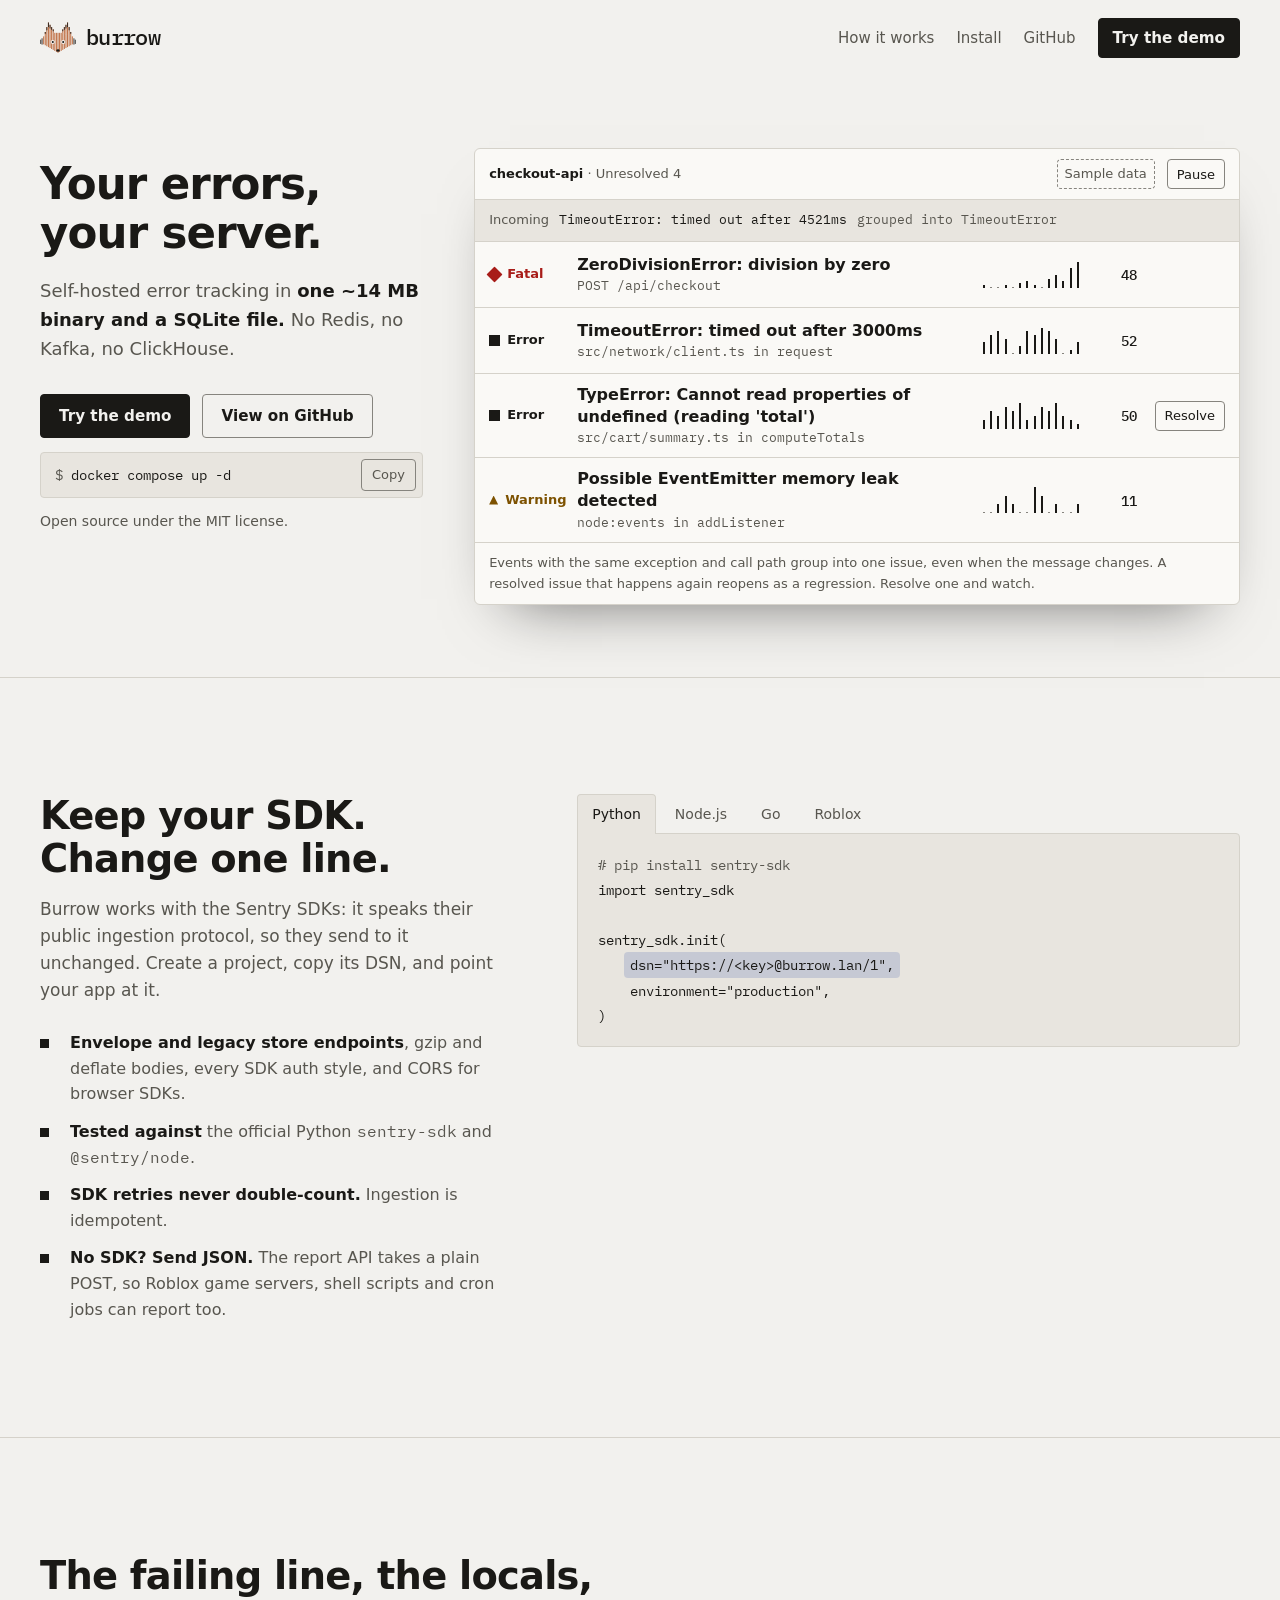
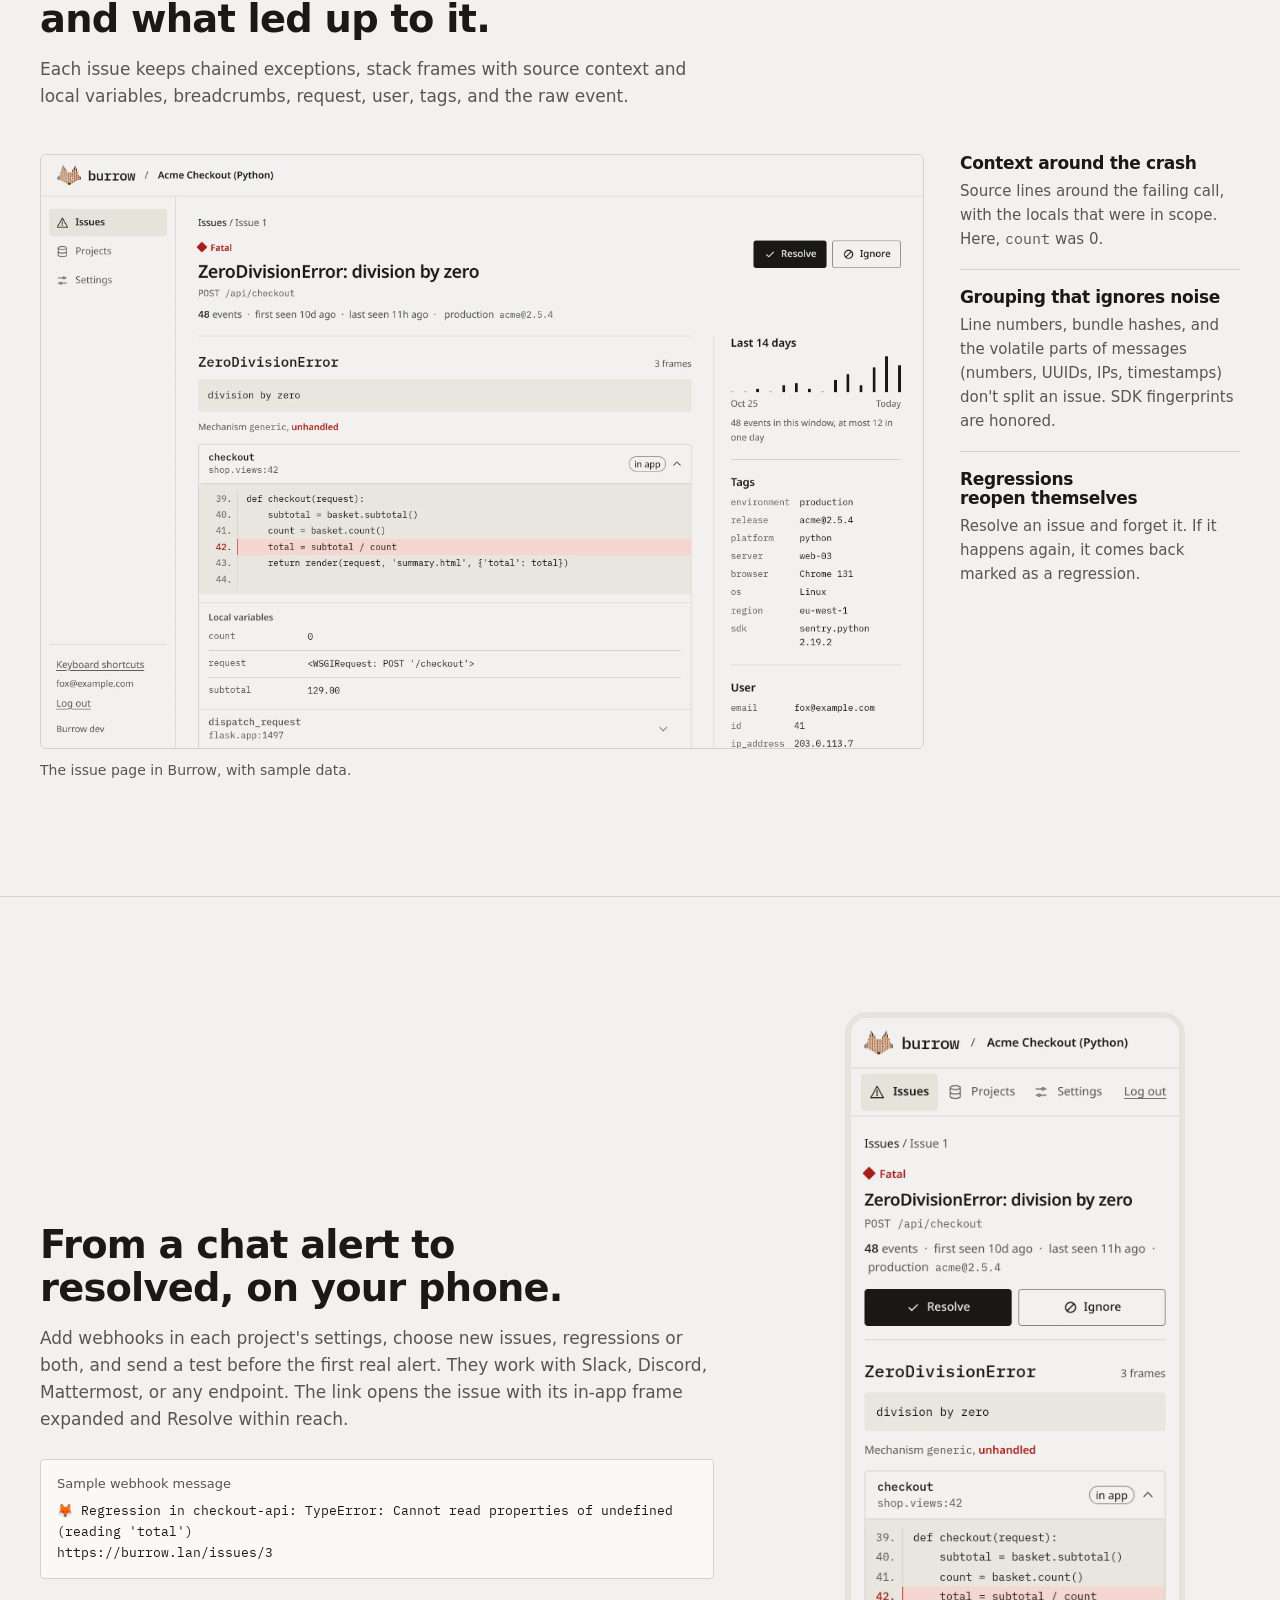
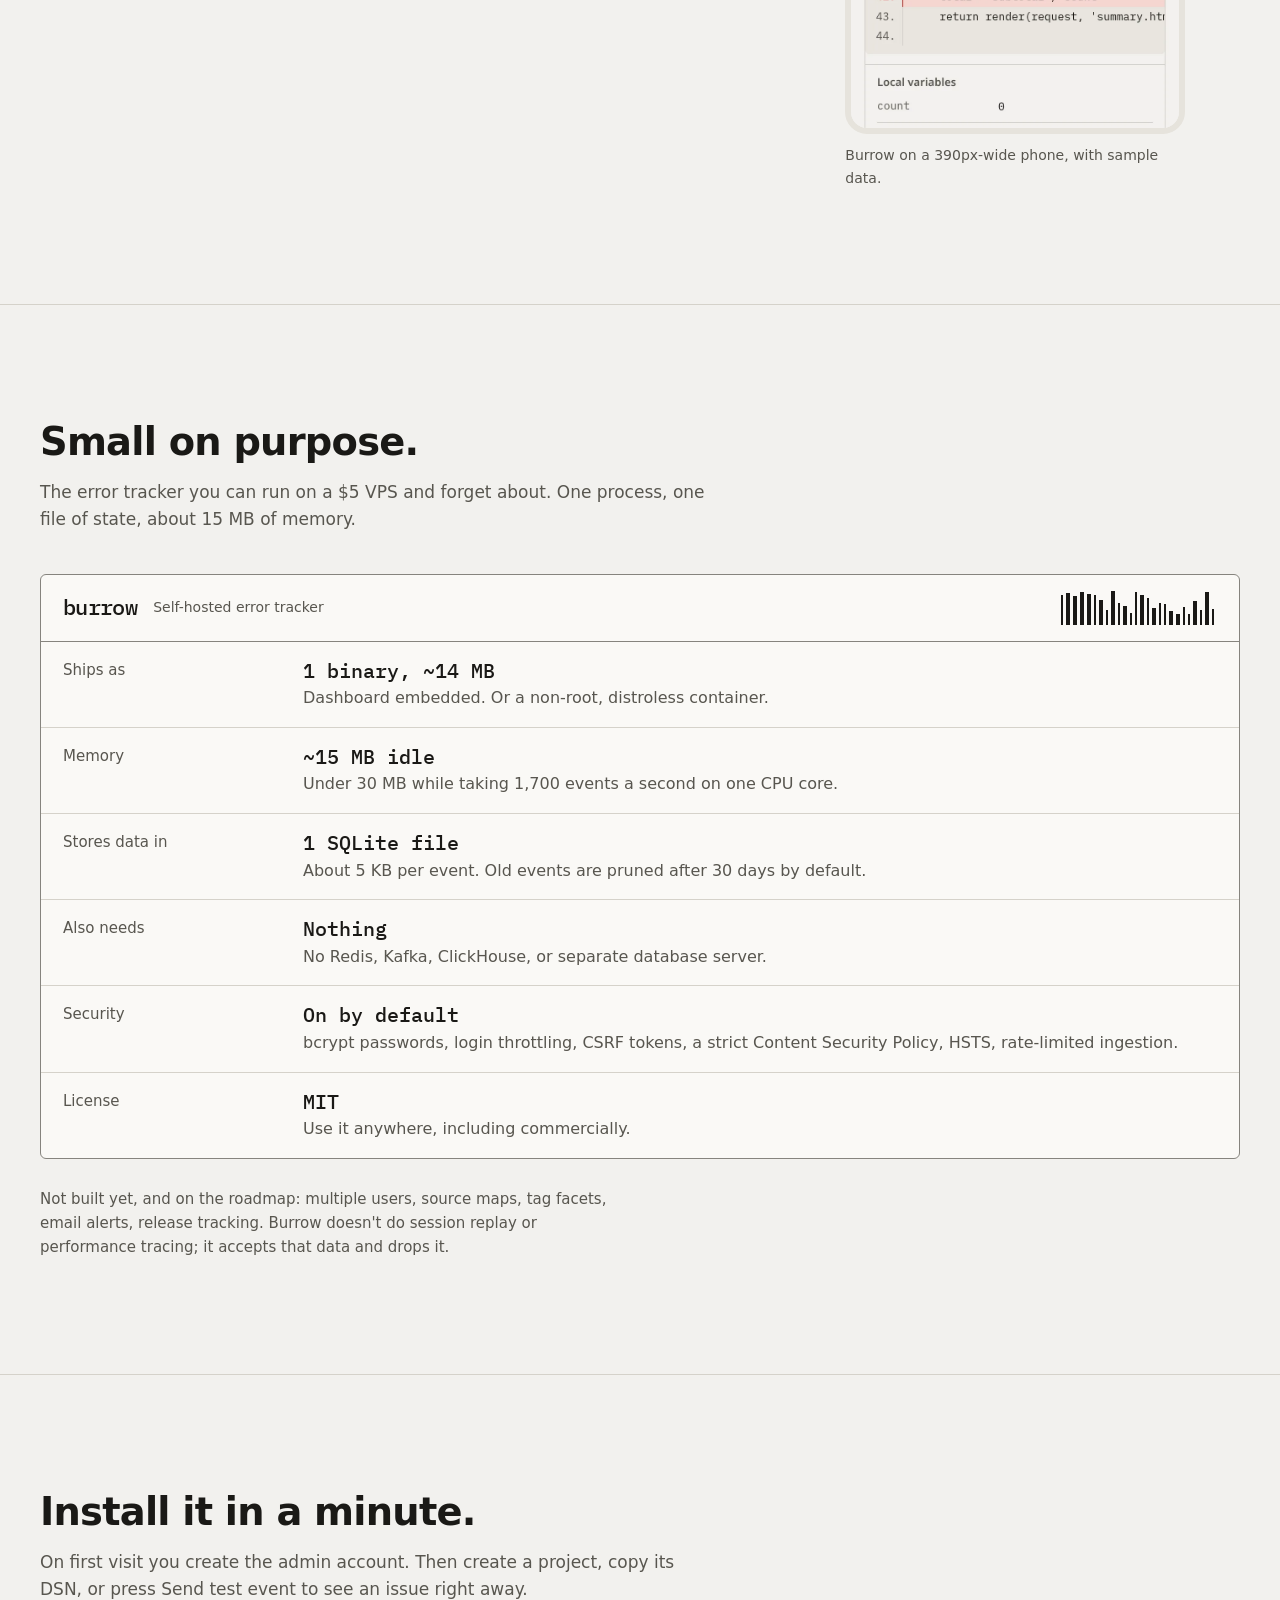
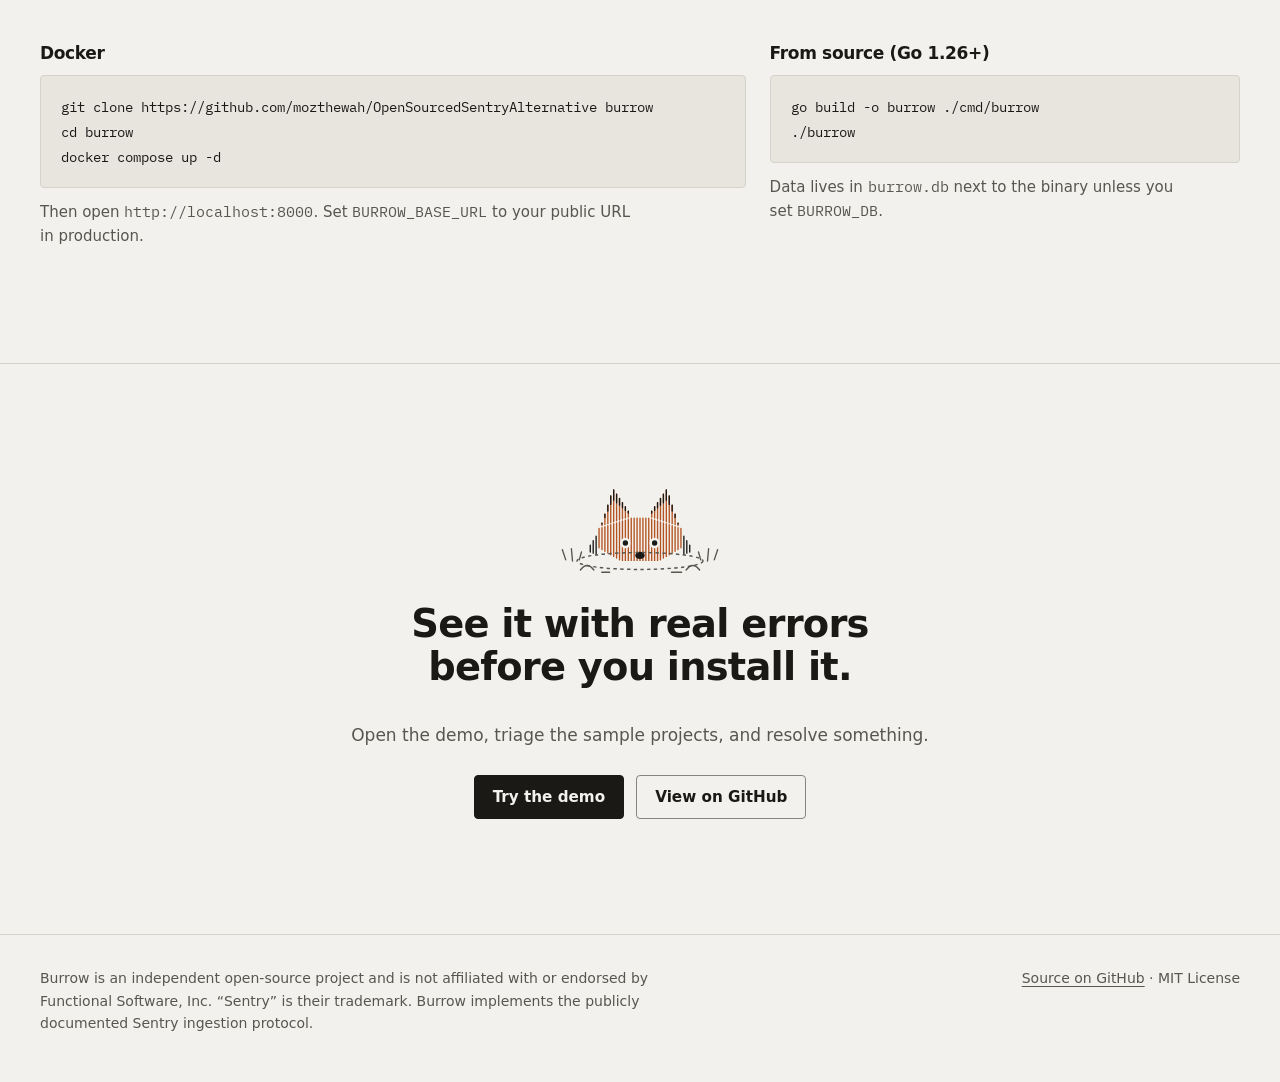
==== commit 6eaa3e97: "Resolve review findings, harden ingestion and sessions, clean up Critique fixes: - Roblox and other " ====
--- a/index.html
+++ b/index.html
@@ -135,12 +135,13 @@
 	<span class="dsn">Dsn: "https://&lt;key&gt;@burrow.lan/1",</span>
 })
 defer sentry.Flush(2 * time.Second)</pre>
-      <pre class="code" id="sdk-roblox" role="tabpanel" aria-labelledby="tab-roblox" hidden><span class="c">-- Script in ServerScriptService. The version in project
--- settings also batches and relays errors from players.</span>
+      <pre class="code" id="sdk-roblox" role="tabpanel" aria-labelledby="tab-roblox" hidden><span class="c">-- The idea in a few lines: one request per error. For a live
+-- game use the module in project settings, which batches to stay
+-- inside Roblox's HTTP limits and relays errors from players.</span>
 local HttpService = game:GetService("HttpService")
 
 game:GetService("ScriptContext").Error:Connect(function(message, stack)
-  HttpService:RequestAsync({
+  pcall(HttpService.RequestAsync, HttpService, {
     <span class="dsn">Url = "https://burrow.example.com/api/1/report",</span>
     Method = "POST",
     Headers = { ["X-Burrow-Key"] = "&lt;key&gt;", ["Content-Type"] = "application/json" },
@@ -200,8 +201,8 @@
       <div class="label-row"><dt>Memory</dt><dd><span class="figure">~15 MB idle</span><br><span class="muted">Under 30 MB while taking 1,700 events a second on one CPU core.</span></dd></div>
       <div class="label-row"><dt>Stores data in</dt><dd><span class="figure">1 SQLite file</span><br><span class="muted">About 5 KB per event. Old events are pruned after 30 days by default.</span></dd></div>
       <div class="label-row"><dt>Also needs</dt><dd><span class="figure">Nothing</span><br><span class="muted">No Redis, Kafka, ClickHouse, or separate database server.</span></dd></div>
-      <div class="label-row"><dt>Security defaults</dt><dd>bcrypt passwords, CSRF tokens, a strict Content Security Policy, SameSite cookies.</dd></div>
-      <div class="label-row"><dt>License</dt><dd>MIT</dd></div>
+      <div class="label-row"><dt>Security</dt><dd><span class="figure">On by default</span><br><span class="muted">bcrypt passwords, login throttling, CSRF tokens, a strict Content Security Policy, HSTS, rate-limited ingestion.</span></dd></div>
+      <div class="label-row"><dt>License</dt><dd><span class="figure">MIT</span><br><span class="muted">Use it anywhere, including commercially.</span></dd></div>
       </dl>
     </div>
     <p class="not-yet">Not built yet, and on the roadmap: multiple users, source maps, tag facets, email alerts, release tracking. Burrow doesn't do session replay or performance tracing; it accepts that data and drops it.</p>
--- a/styles.css
+++ b/styles.css
@@ -129,7 +129,7 @@
 .sdk-tab { min-height: 40px; padding: 8px 14px; border: 1px solid transparent; border-bottom: 0; border-radius: var(--radius) var(--radius) 0 0; background: transparent; color: var(--muted); font: 500 .875rem var(--sans); cursor: pointer; }
 .sdk-tab[aria-selected="true"] { border-color: var(--border); background: var(--code-bg); color: var(--text); }
 .code { margin: 0; padding: 18px 20px; border: 1px solid var(--border); border-radius: 0 var(--radius) var(--radius) var(--radius); background: var(--code-bg); font: .9rem/1.75 var(--mono); overflow-x: auto; tab-size: 2; }
-.code .dsn { display: inline-block; margin: 0 -6px; padding: 0 6px; border-radius: 3px; background: color-mix(in srgb, var(--blue) 18%, transparent); }
+.code .dsn { display: inline-block; margin: 0 -6px; padding: 0 6px; border-radius: var(--radius); background: color-mix(in srgb, var(--blue) 18%, transparent); }
 .code .c { color: var(--muted); }
 .facts { list-style: none; margin: 26px 0 0; padding: 0; display: grid; gap: 12px; }
 .facts li { display: grid; grid-template-columns: 20px 1fr; gap: 10px; color: var(--muted); }
@@ -148,6 +148,8 @@
 .notes p { color: var(--muted); font-size: .9375rem; }
 .phone { display: grid; grid-template-columns: minmax(0, 6fr) minmax(0, 4fr); gap: clamp(28px, 6vw, 96px); align-items: center; }
 .phone .shot { max-width: 340px; justify-self: center; }
+/* The one corner off the scale: a phone screenshot gets the device's own
+   rounded corners, so it reads as a phone rather than a card. */
 .phone .shot img { border-radius: 22px; border-width: 6px; border-color: var(--surface-2); }
 .phone .command { margin-top: 24px; }
 .alert-line { margin-top: 26px; padding: 14px 16px; border: 1px solid var(--border); border-radius: var(--radius); background: var(--surface); font-size: .9375rem; }
@@ -159,7 +161,7 @@
 .label-row { display: grid; grid-template-columns: 220px minmax(0, 1fr); gap: 20px; padding: 16px 22px; border-top: 1px solid var(--border); }
 .label-row:first-child { border-top: 0; }
 .label-row dt { color: var(--muted); font-size: .9375rem; }
-.label-row dd { margin: 0; font-size: 1rem; }
+.label-row dd { margin: 0; font-size: 1rem; text-wrap: pretty; }
 .label-row dd .figure { font: 500 1.25rem/1.3 var(--mono); }
 .label-head { display: flex; align-items: center; gap: 16px; padding: 16px 22px; border-bottom: 1px solid var(--rule); }
 .label-head .muted { font-size: .875rem; }
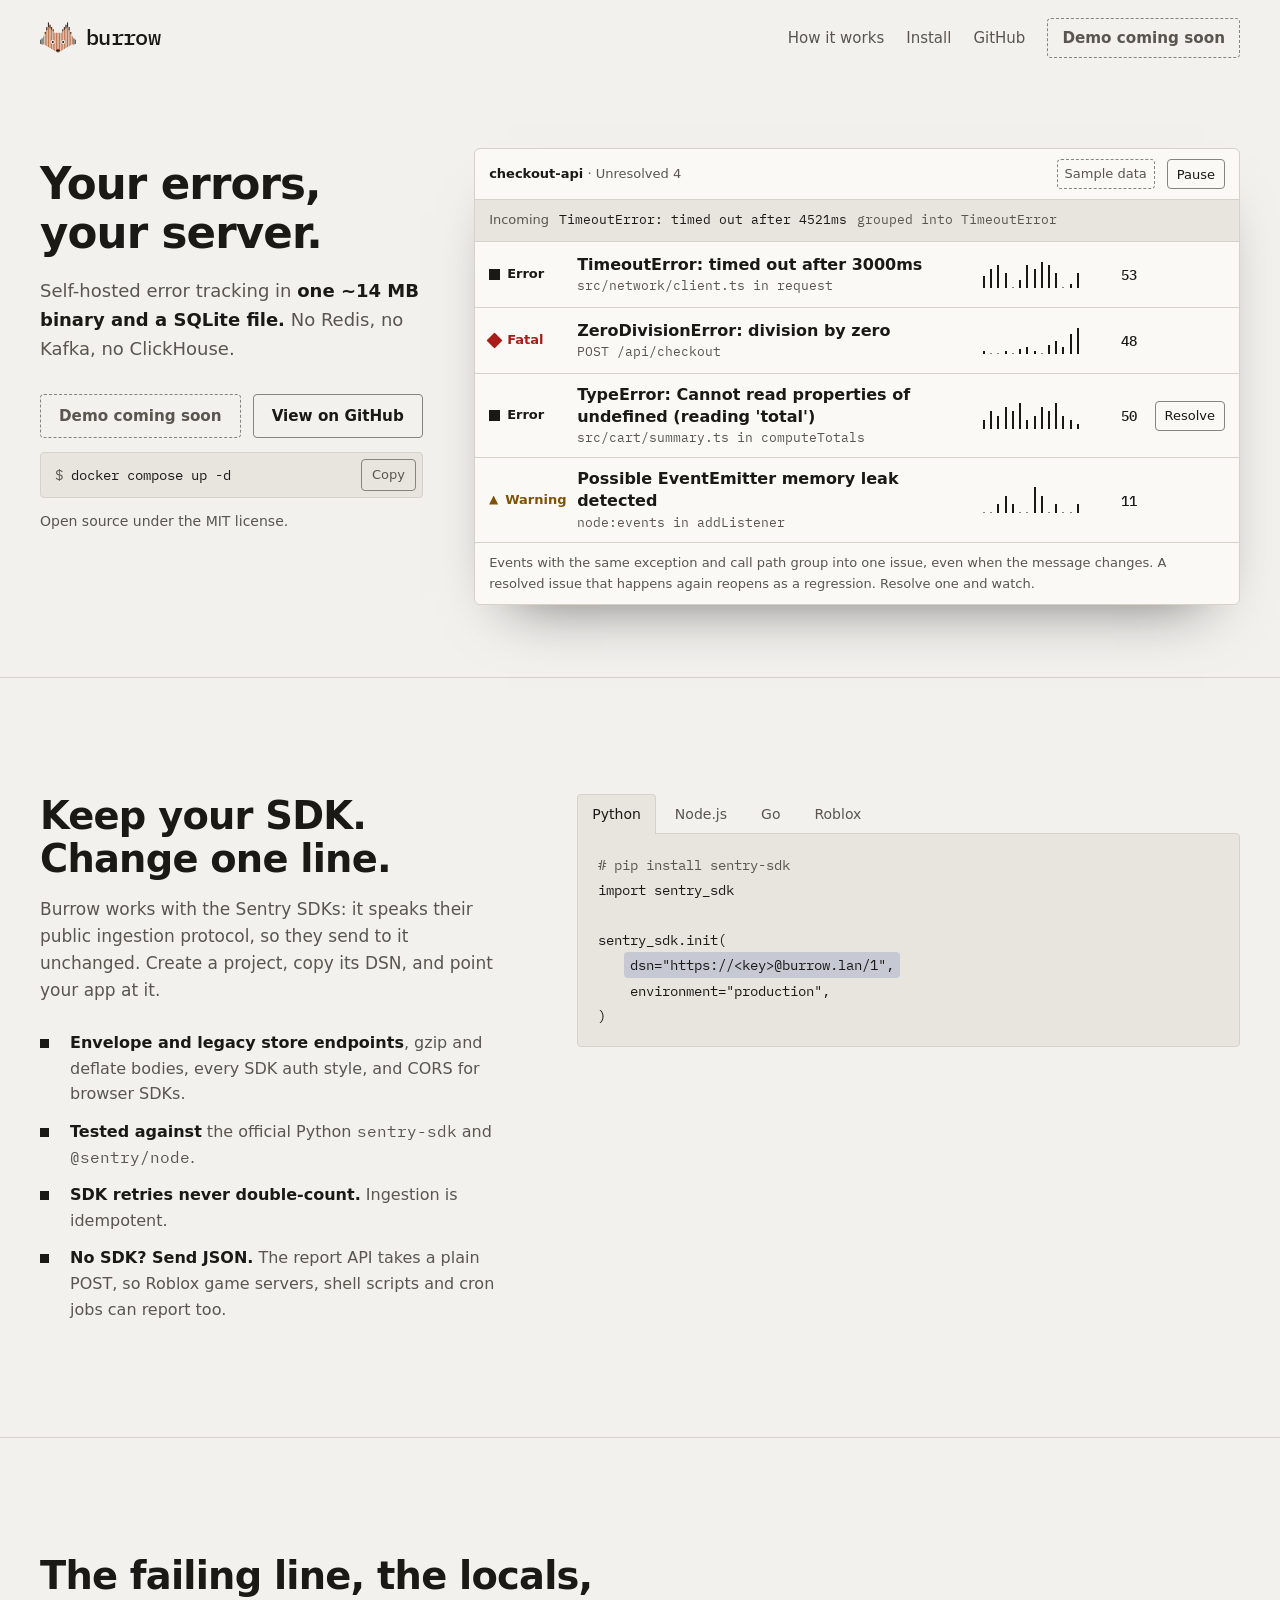
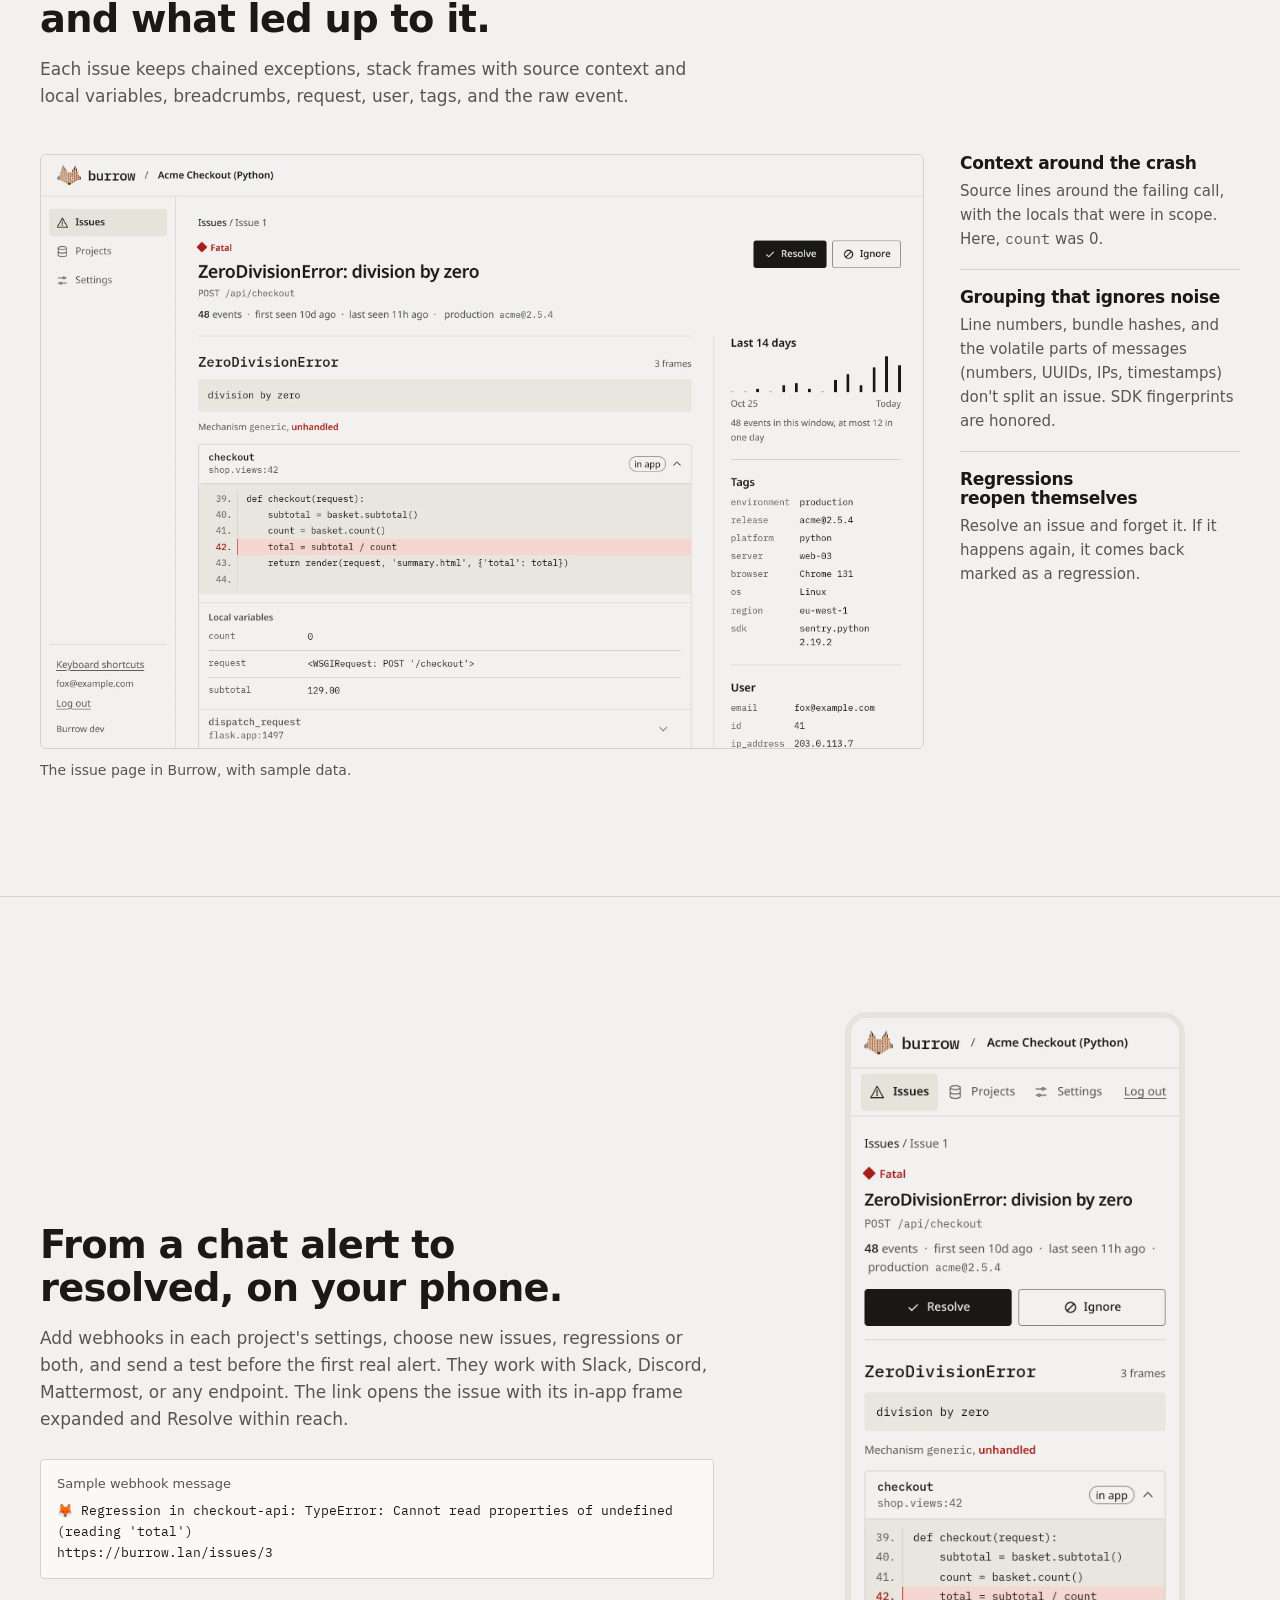
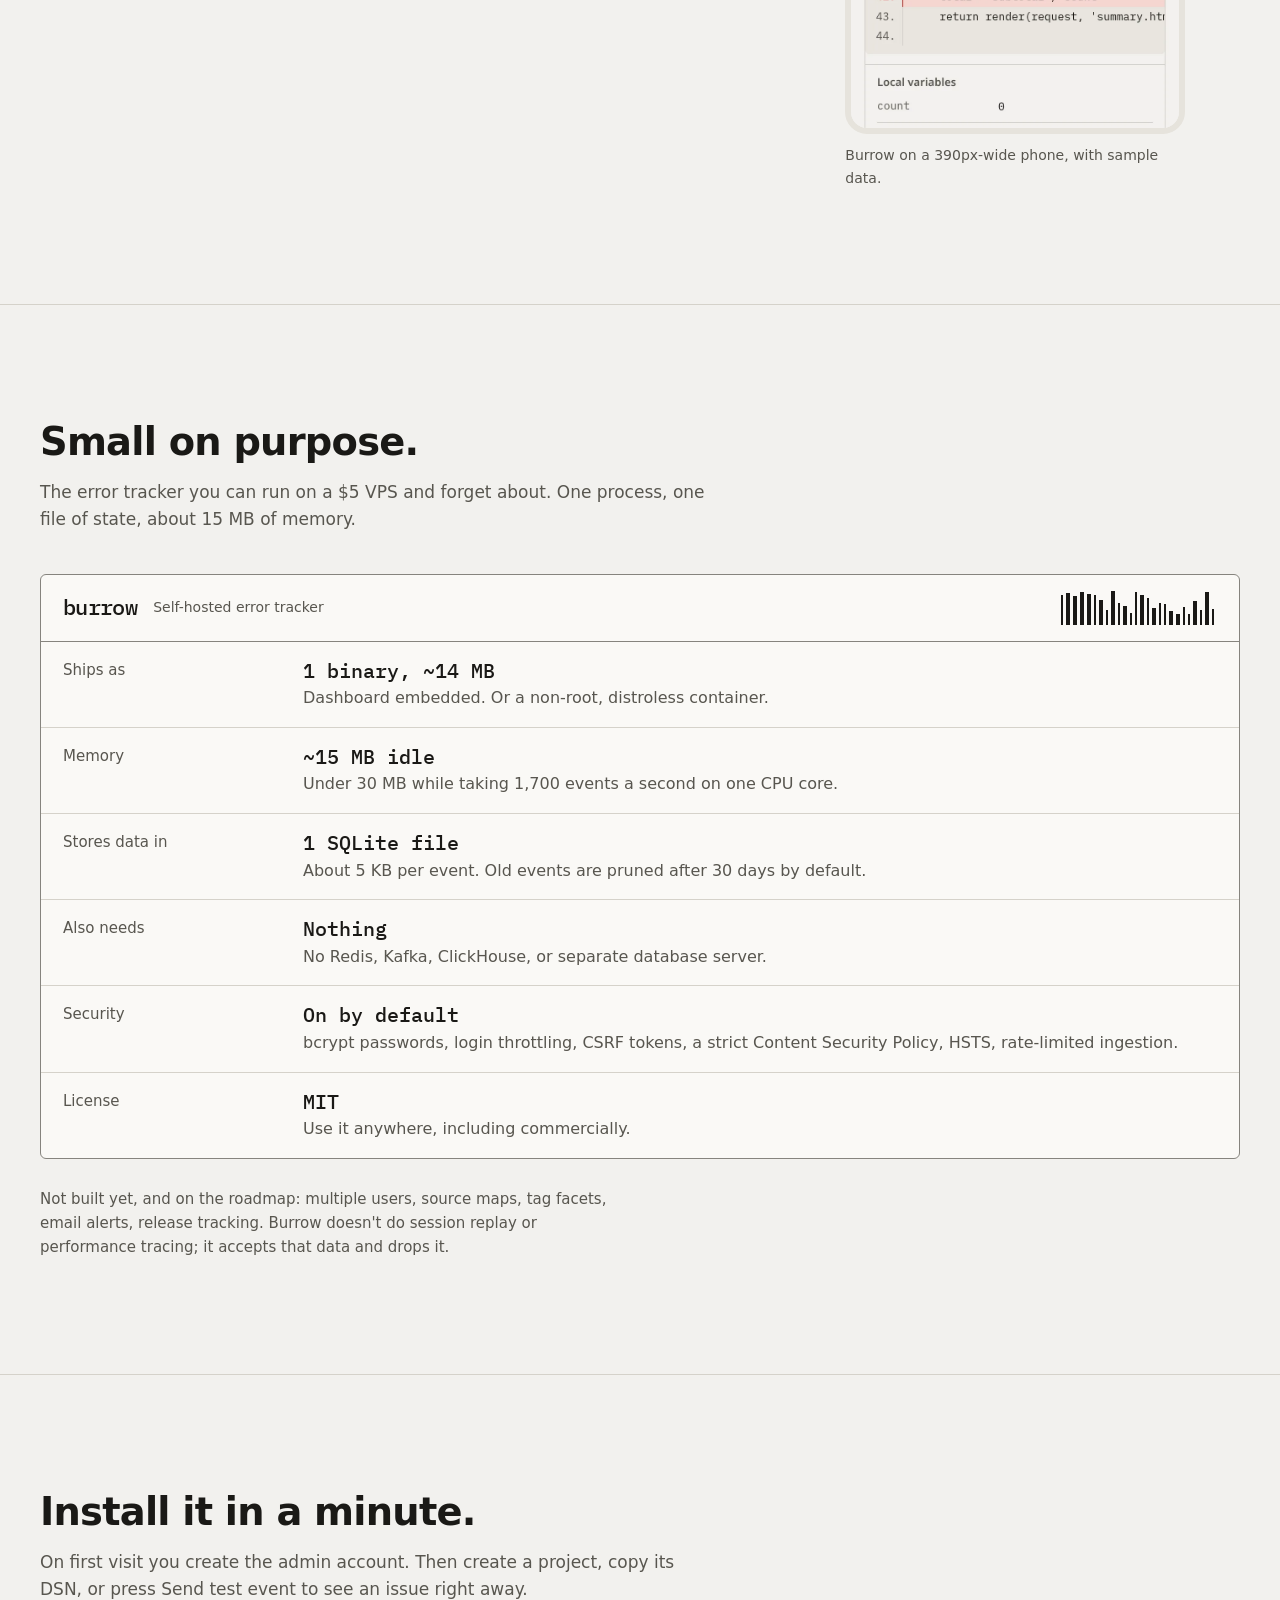
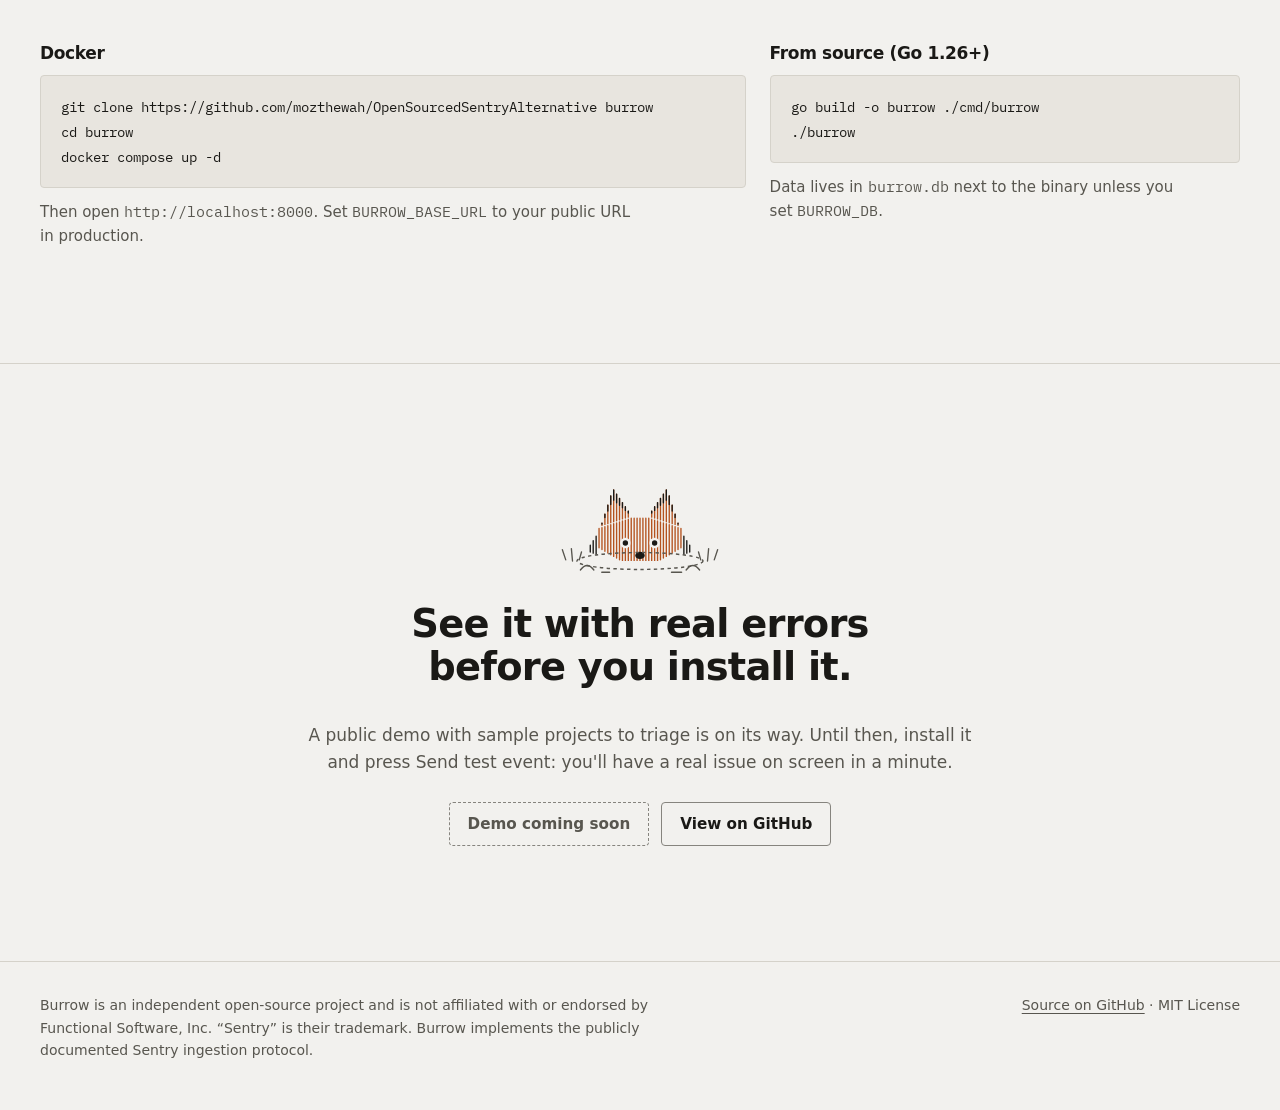
==== commit 9501470b: "Add brand assets, share cards and full meta tags; park the demo buttons Brand: the fox exported in t" ====
--- a/index.html
+++ b/index.html
@@ -6,14 +6,52 @@
 <meta name="color-scheme" content="dark light">
 <title>Burrow · Self-hosted error tracking</title>
 <meta name="description" content="Burrow is open-source error tracking you run yourself: one ~14 MB binary and a SQLite file. Point the SDK you already use at it, or send plain JSON.">
+<meta name="author" content="mozthewah">
+<meta name="robots" content="index, follow">
 <link rel="canonical" href="https://goburrow.xyz/">
+
+<!-- Open Graph (Facebook, LinkedIn, Slack, Discord, iMessage…) -->
+<meta property="og:type" content="website">
+<meta property="og:site_name" content="Burrow">
+<meta property="og:locale" content="en_US">
+<meta property="og:url" content="https://goburrow.xyz/">
 <meta property="og:title" content="Burrow · Self-hosted error tracking">
 <meta property="og:description" content="One ~14 MB binary and a SQLite file. Point the SDK you already use at it, or send plain JSON.">
-<meta property="og:url" content="https://goburrow.xyz/">
-<meta property="og:image" content="https://goburrow.xyz/assets/shots/issue-detail-dark.webp">
+<meta property="og:image" content="https://goburrow.xyz/og.png">
+<meta property="og:image:type" content="image/png">
+<meta property="og:image:width" content="1200">
+<meta property="og:image:height" content="630">
+<meta property="og:image:alt" content="The Burrow fox sitting by its burrow, next to the words: Your errors, your server. Self-hosted error tracking in one ~14 MB binary and a SQLite file.">
+
+<!-- X / Twitter -->
+<meta name="twitter:card" content="summary_large_image">
+<meta name="twitter:title" content="Burrow · Self-hosted error tracking">
+<meta name="twitter:description" content="One ~14 MB binary and a SQLite file. Point the SDK you already use at it, or send plain JSON.">
+<meta name="twitter:image" content="https://goburrow.xyz/og.png">
+<meta name="twitter:image:alt" content="The Burrow fox sitting by its burrow, next to the words: Your errors, your server. Self-hosted error tracking in one ~14 MB binary and a SQLite file.">
+
 <meta name="theme-color" content="#0b0b0a" media="(prefers-color-scheme: dark)">
 <meta name="theme-color" content="#f2f1ee" media="(prefers-color-scheme: light)">
 <link rel="icon" href="favicon.svg" type="image/svg+xml">
+<link rel="icon" href="favicon-32.png" type="image/png" sizes="32x32">
+<link rel="apple-touch-icon" href="apple-touch-icon.png">
+<link rel="manifest" href="site.webmanifest">
+<script type="application/ld+json">
+{
+  "@context": "https://schema.org",
+  "@type": "SoftwareApplication",
+  "name": "Burrow",
+  "description": "Burrow is open-source error tracking you run yourself: one ~14 MB binary and a SQLite file. Point the SDK you already use at it, or send plain JSON.",
+  "url": "https://goburrow.xyz/",
+  "image": "https://goburrow.xyz/og.png",
+  "applicationCategory": "DeveloperApplication",
+  "operatingSystem": "Linux, macOS, Windows",
+  "license": "https://opensource.org/licenses/MIT",
+  "offers": { "@type": "Offer", "price": "0", "priceCurrency": "USD" },
+  "author": { "@type": "Person", "name": "mozthewah" },
+  "sameAs": ["https://github.com/mozthewah/OpenSourcedSentryAlternative"]
+}
+</script>
 <link rel="stylesheet" href="styles.css">
 <script src="site.js" defer></script>
 </head>
@@ -31,7 +69,7 @@
     <a href="#how">How it works</a>
     <a href="#install">Install</a>
     <a href="https://github.com/mozthewah/OpenSourcedSentryAlternative">GitHub</a>
-    <a class="button primary" href="https://demo.goburrow.xyz">Try the demo</a>
+    <span class="button soon" aria-disabled="true" data-demo>Demo coming soon</span>
   </nav>
 </header>
 
@@ -41,7 +79,7 @@
     <h1 id="hero-title">Your errors, your server.</h1>
     <p class="hero-lead">Self-hosted error tracking in <strong>one ~14 MB binary and a SQLite file.</strong> No Redis, no Kafka, no ClickHouse.</p>
     <div class="hero-actions">
-      <a class="button primary" href="https://demo.goburrow.xyz">Try the demo</a>
+      <span class="button soon" aria-disabled="true" data-demo>Demo coming soon</span>
       <a class="button" href="https://github.com/mozthewah/OpenSourcedSentryAlternative">View on GitHub</a>
     </div>
     <div class="command" aria-label="Install command">
@@ -252,9 +290,9 @@
   <g class="dirt-particles"><circle cx="30" cy="63" r="1.3"/><circle cx="38" cy="57" r="1"/><circle cx="46" cy="65" r="1.2"/><circle cx="114" cy="65" r="1.2"/><circle cx="123" cy="57" r="1"/><circle cx="131" cy="63" r="1.3"/><circle class="near" cx="66" cy="66" r="1.4"/><circle class="near" cx="80" cy="61" r="1.1"/><circle class="near" cx="94" cy="66" r="1.4"/><circle class="near" cx="72" cy="57" r="1"/><circle class="near" cx="88" cy="57" r="1"/></g>
 </svg></span>
     <h2 id="close-title">See it with real errors before you install it.</h2>
-    <p class="section-lead">Open the demo, triage the sample projects, and resolve something.</p>
+    <p class="section-lead">A public demo with sample projects to triage is on its way. Until then, install it and press Send test event: you'll have a real issue on screen in a minute.</p>
     <div class="hero-actions">
-      <a class="button primary" href="https://demo.goburrow.xyz">Try the demo</a>
+      <span class="button soon" aria-disabled="true" data-demo>Demo coming soon</span>
       <a class="button" href="https://github.com/mozthewah/OpenSourcedSentryAlternative">View on GitHub</a>
     </div>
   </div>
--- a/styles.css
+++ b/styles.css
@@ -50,6 +50,9 @@
 .button:hover { background: var(--surface-2); border-color: var(--text); text-decoration: none; }
 .button.primary { background: var(--text); border-color: var(--text); color: var(--bg); }
 .button.primary:hover { background: color-mix(in srgb, var(--text) 82%, var(--blue)); }
+/* A placeholder for an action that isn't live yet: dashed like the
+   "Sample data" tag, muted, and inert (no link, not focusable). */
+.button.soon, .button.soon:hover { border-style: dashed; border-color: var(--rule); background: transparent; color: var(--muted); cursor: default; }
 .command { display: flex; align-items: center; gap: 10px; min-height: 44px; padding: 6px 6px 6px 14px; border: 1px solid var(--border); border-radius: var(--radius); background: var(--code-bg); font: .9rem/1.4 var(--mono); }
 .command code::before { content: "$ "; color: var(--muted); }
 .command code { flex: 1; min-width: 0; overflow-x: auto; white-space: nowrap; }
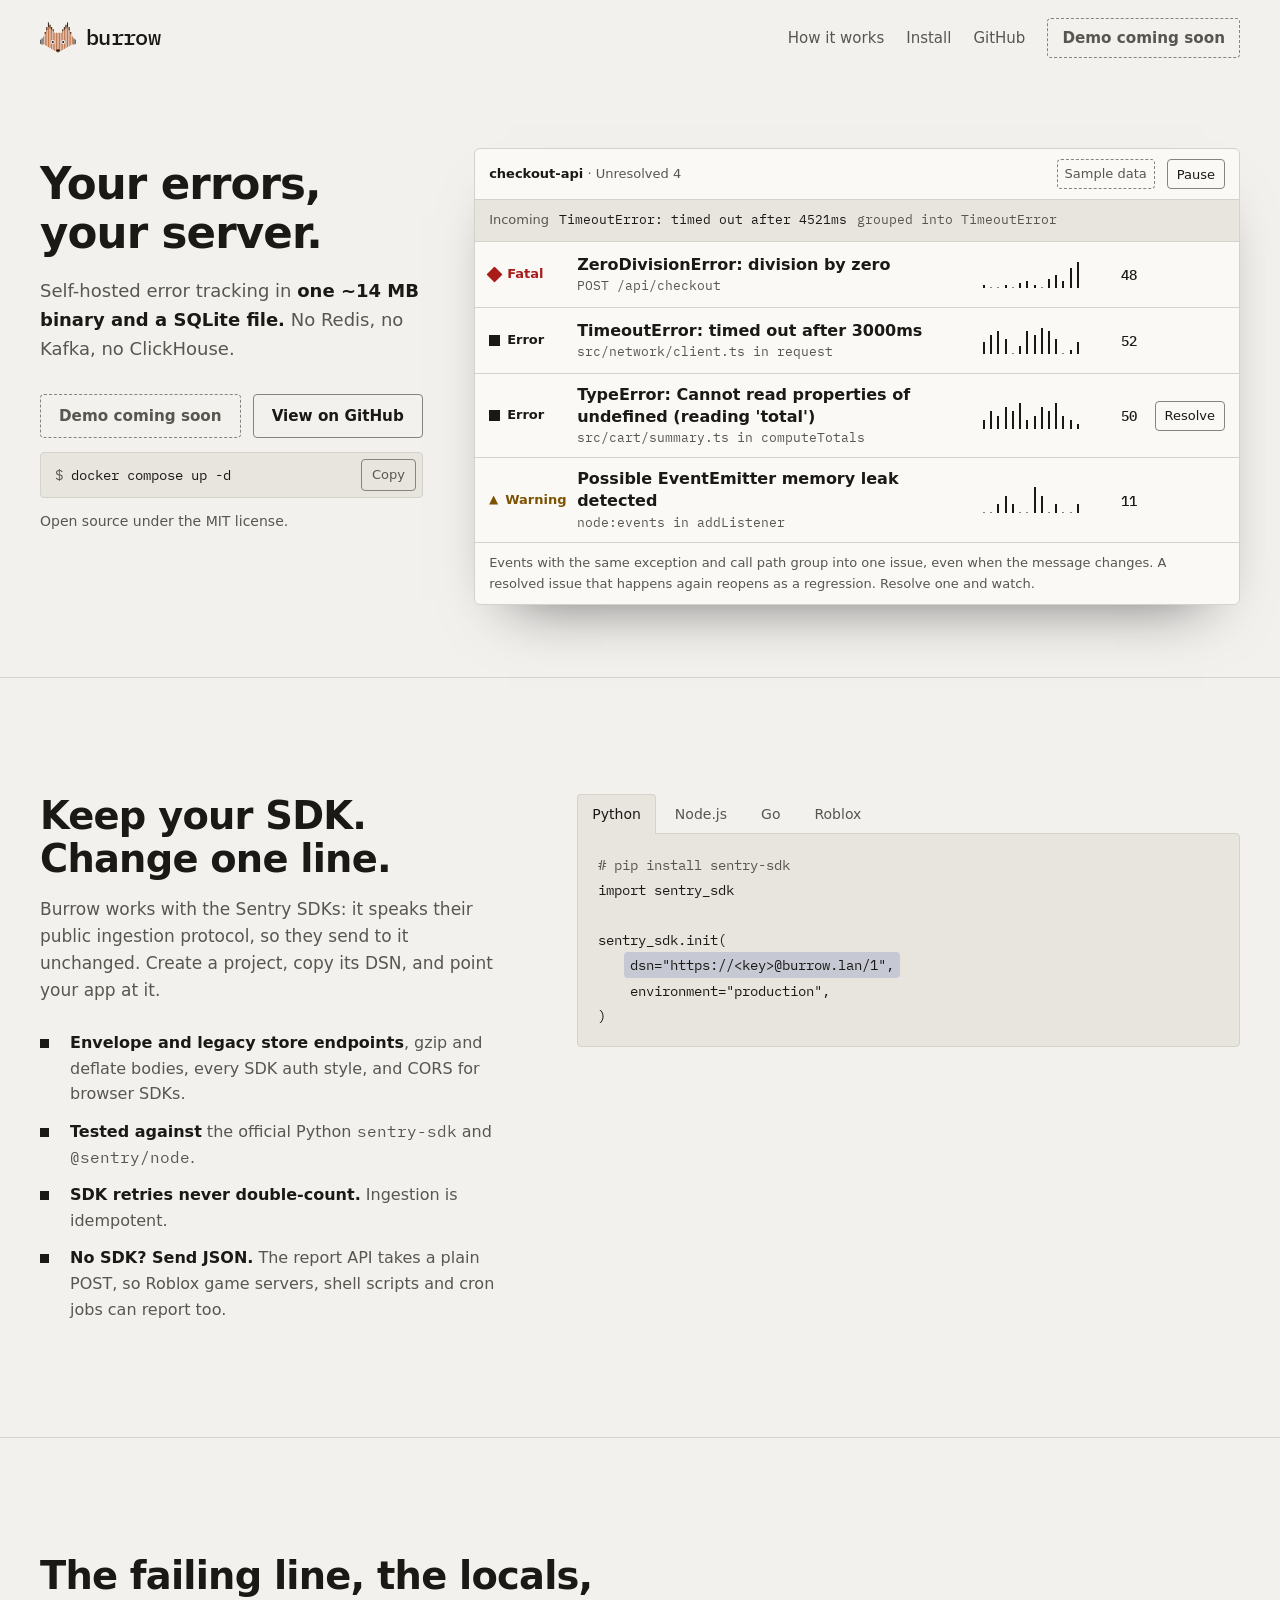
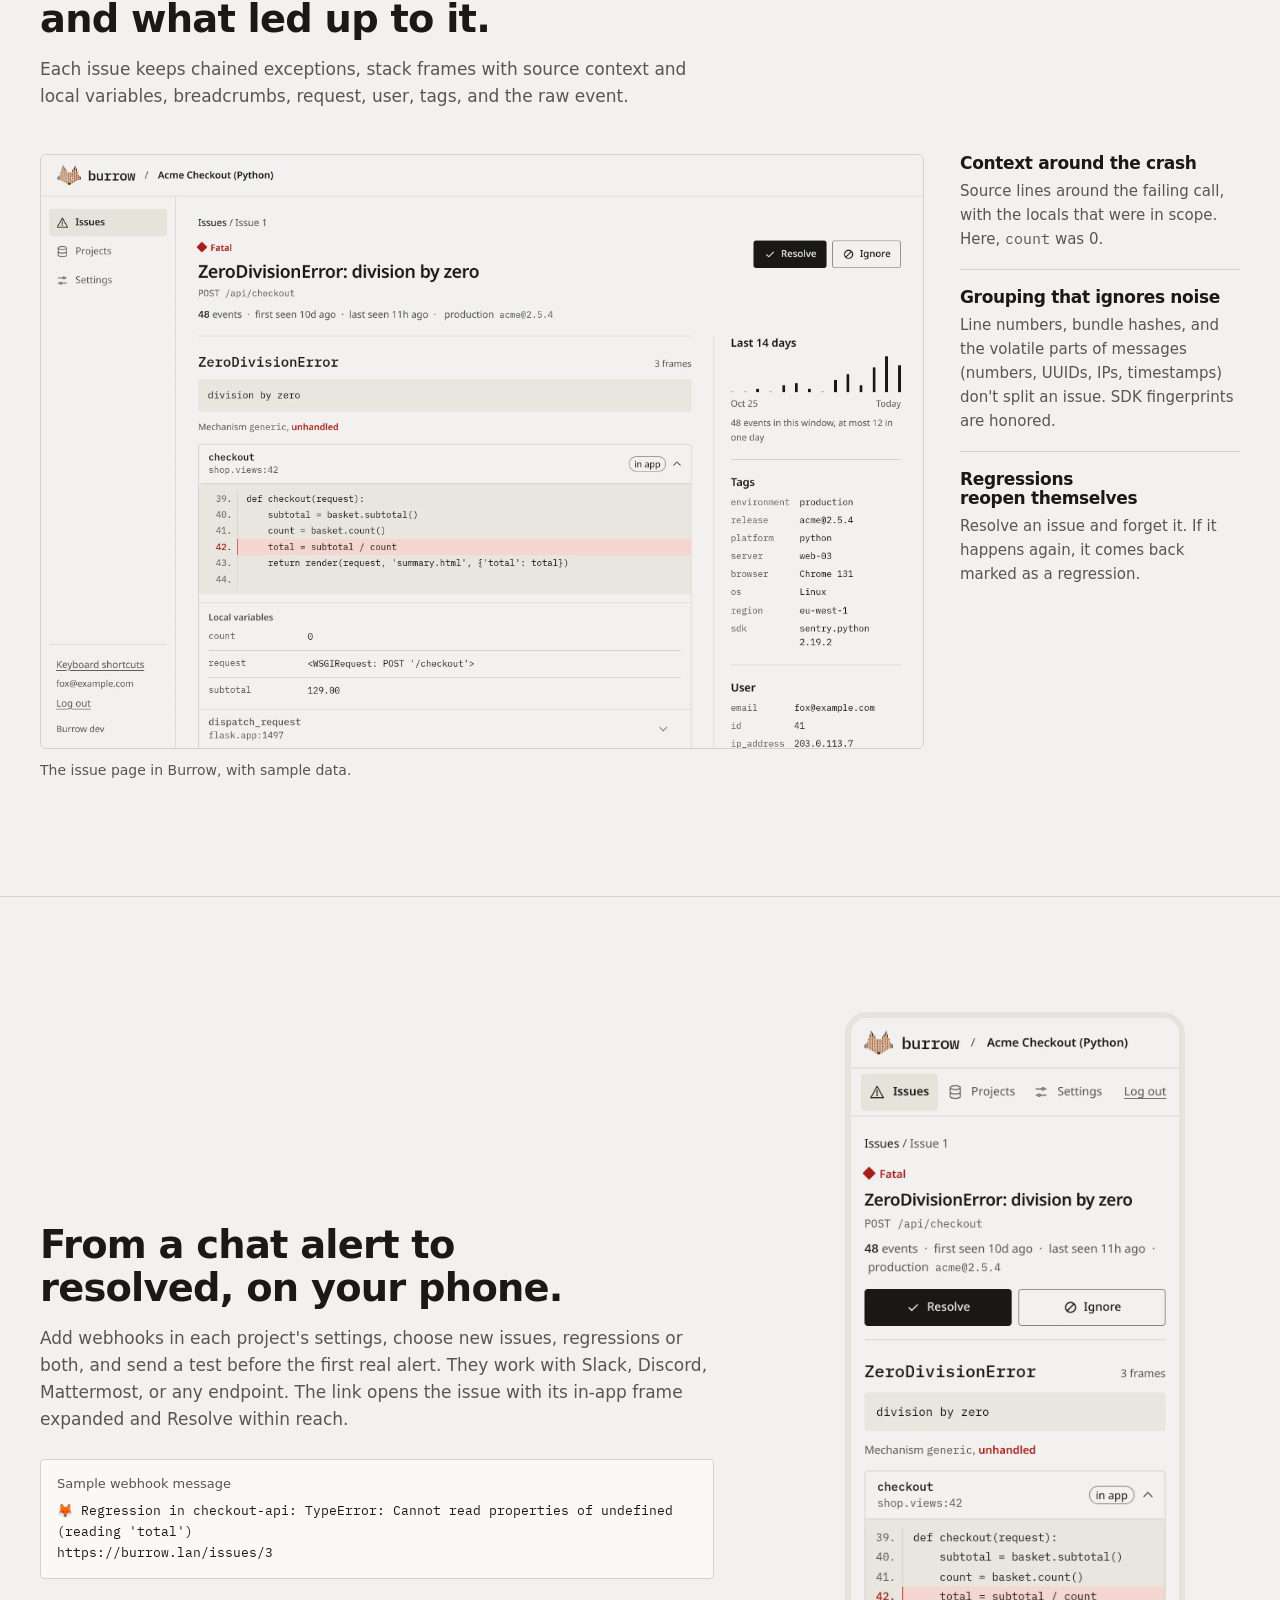
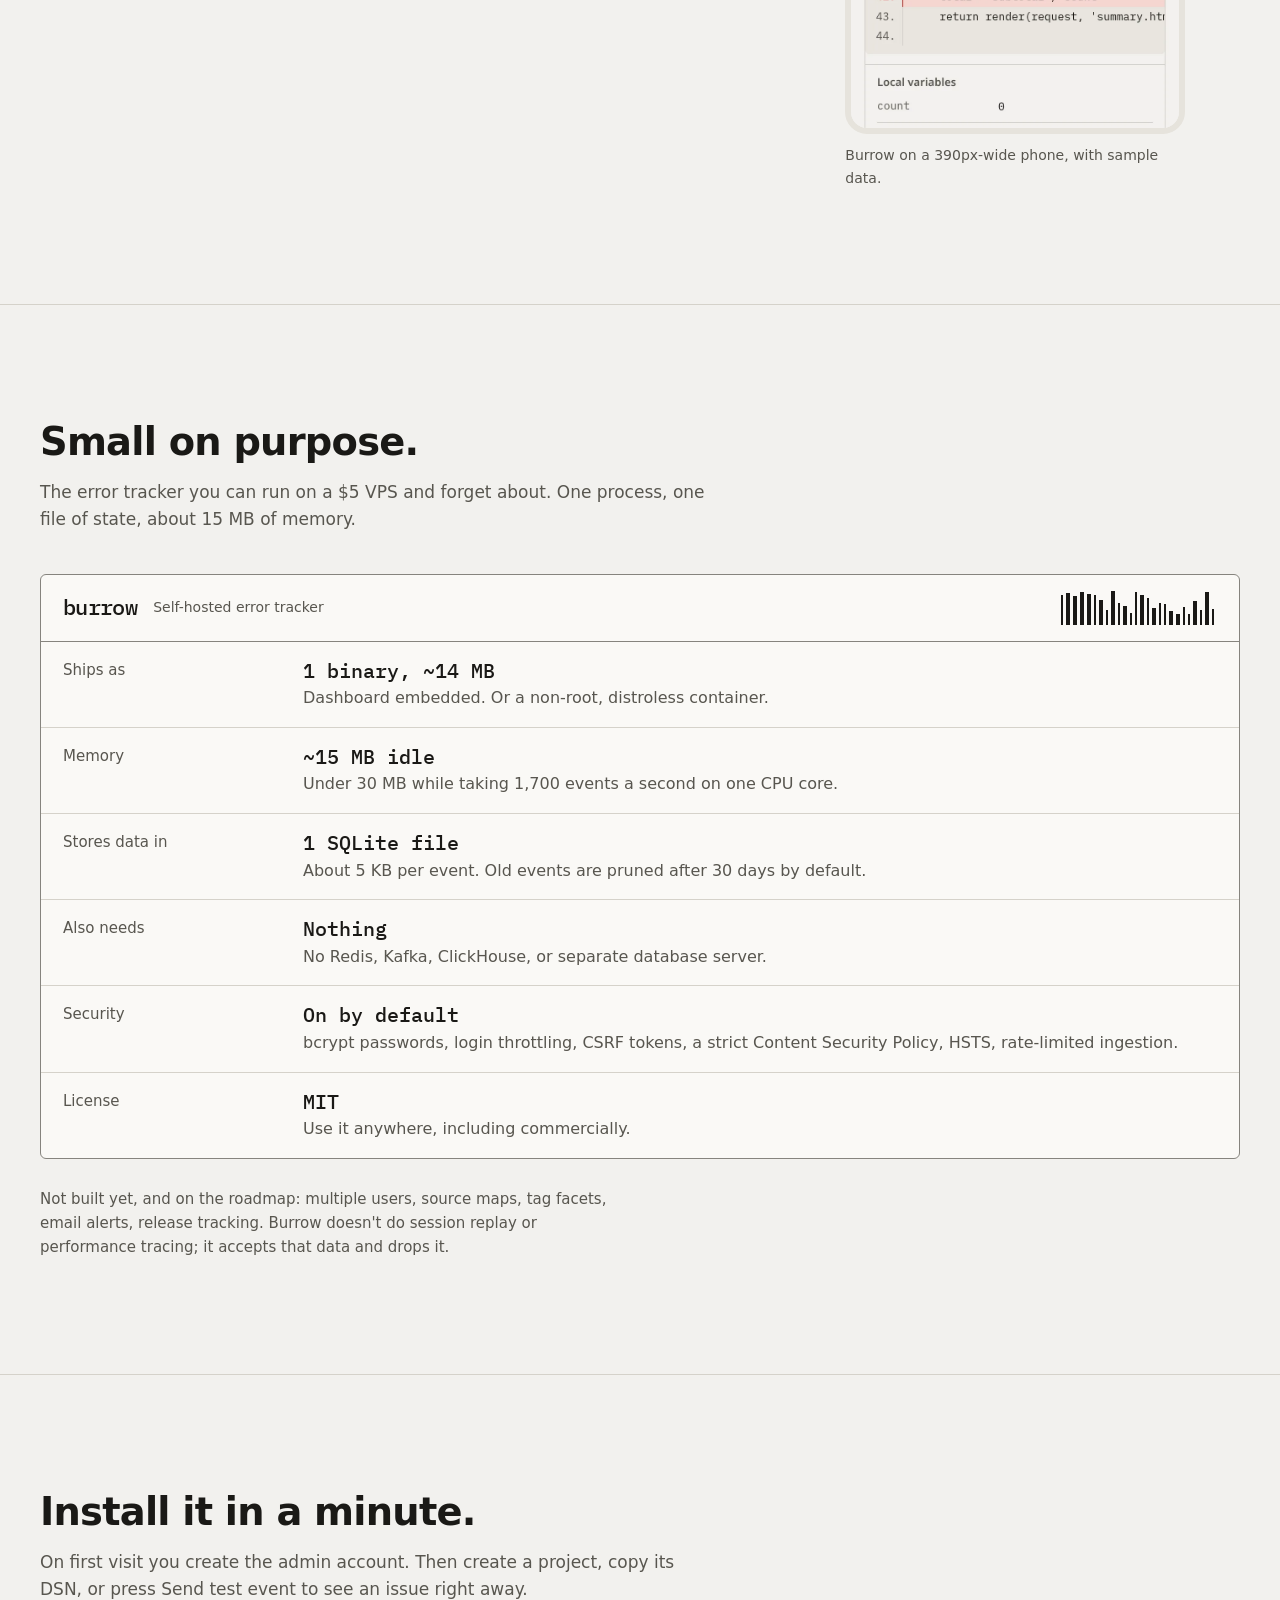
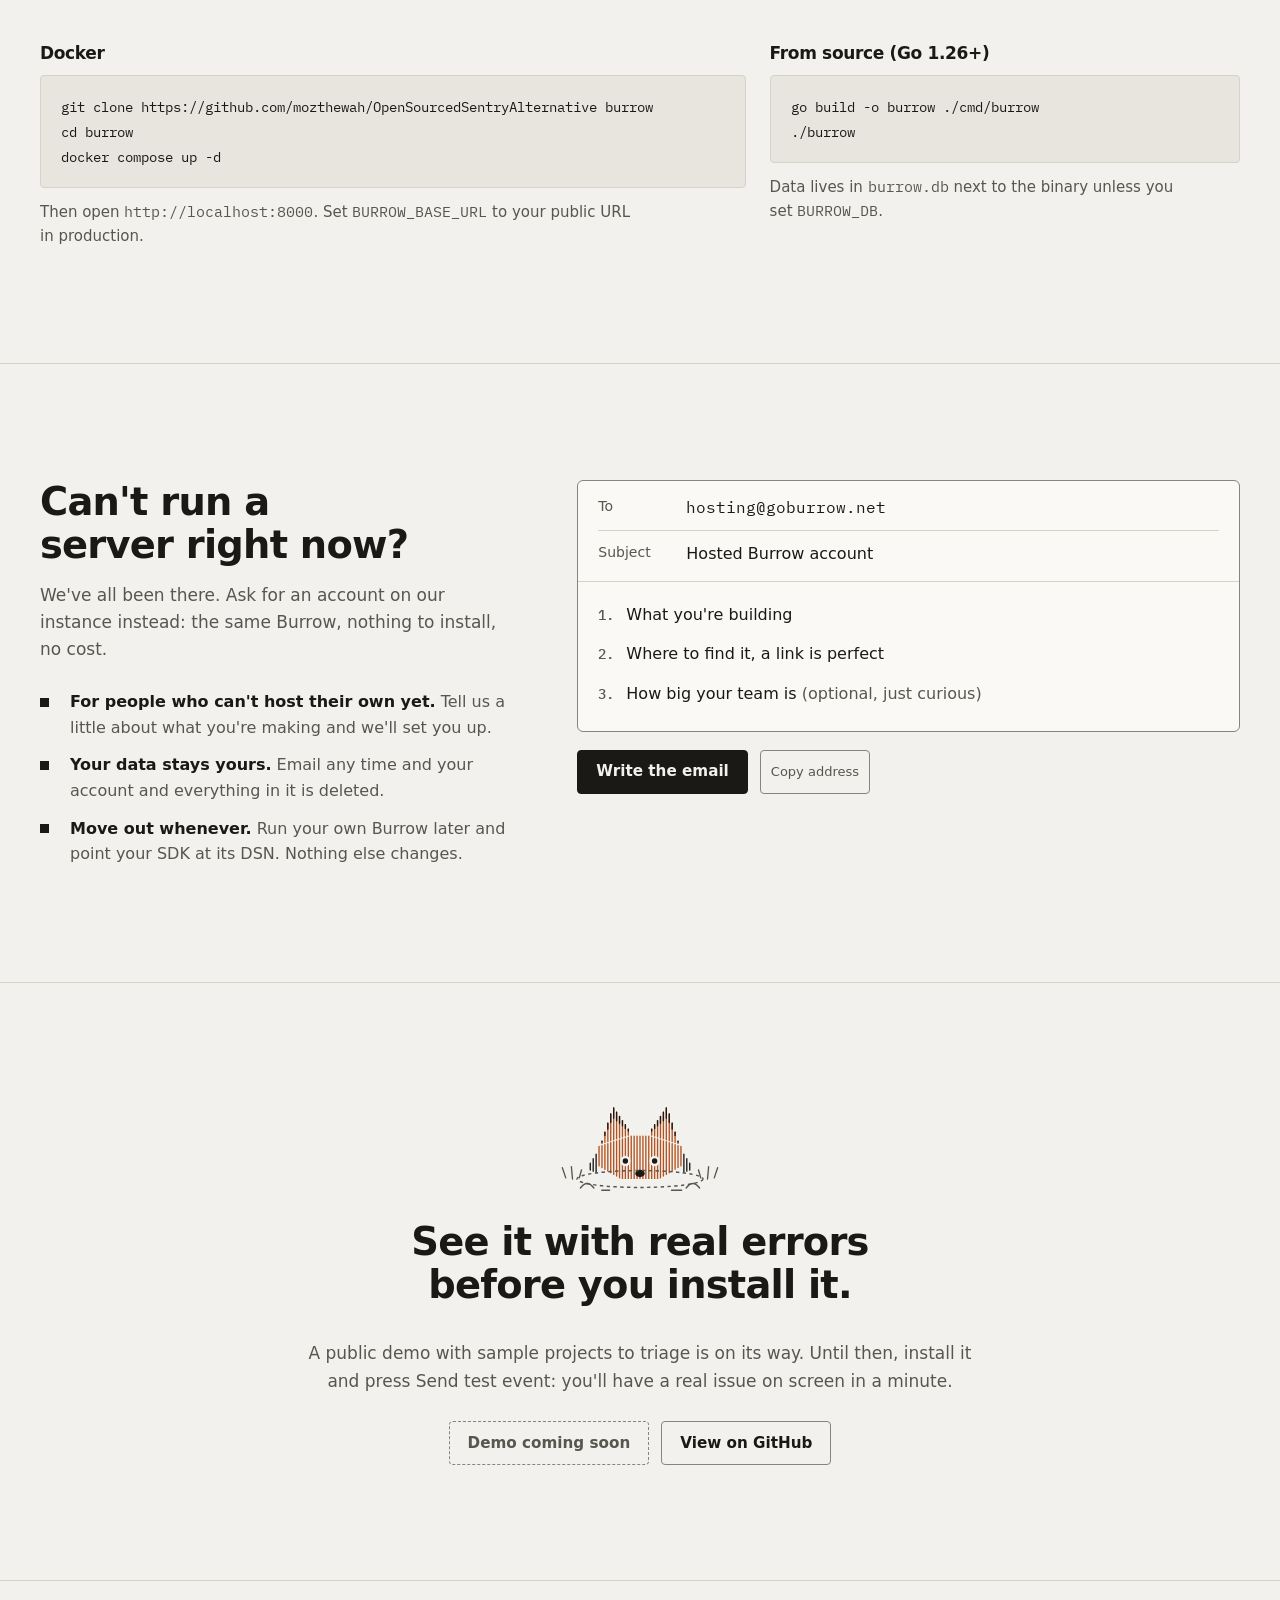
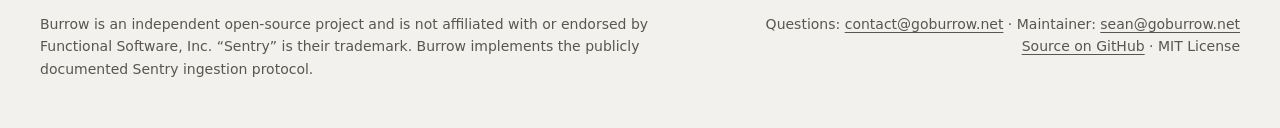
==== commit 6b628553: "Move the site to goburrow.net, add contact emails and hosted accounts The landing page, its README a" ====
--- a/index.html
+++ b/index.html
@@ -8,16 +8,16 @@
 <meta name="description" content="Burrow is open-source error tracking you run yourself: one ~14 MB binary and a SQLite file. Point the SDK you already use at it, or send plain JSON.">
 <meta name="author" content="mozthewah">
 <meta name="robots" content="index, follow">
-<link rel="canonical" href="https://goburrow.xyz/">
+<link rel="canonical" href="https://goburrow.net/">
 
 <!-- Open Graph (Facebook, LinkedIn, Slack, Discord, iMessage…) -->
 <meta property="og:type" content="website">
 <meta property="og:site_name" content="Burrow">
 <meta property="og:locale" content="en_US">
-<meta property="og:url" content="https://goburrow.xyz/">
+<meta property="og:url" content="https://goburrow.net/">
 <meta property="og:title" content="Burrow · Self-hosted error tracking">
 <meta property="og:description" content="One ~14 MB binary and a SQLite file. Point the SDK you already use at it, or send plain JSON.">
-<meta property="og:image" content="https://goburrow.xyz/og.png">
+<meta property="og:image" content="https://goburrow.net/og.png">
 <meta property="og:image:type" content="image/png">
 <meta property="og:image:width" content="1200">
 <meta property="og:image:height" content="630">
@@ -27,7 +27,7 @@
 <meta name="twitter:card" content="summary_large_image">
 <meta name="twitter:title" content="Burrow · Self-hosted error tracking">
 <meta name="twitter:description" content="One ~14 MB binary and a SQLite file. Point the SDK you already use at it, or send plain JSON.">
-<meta name="twitter:image" content="https://goburrow.xyz/og.png">
+<meta name="twitter:image" content="https://goburrow.net/og.png">
 <meta name="twitter:image:alt" content="The Burrow fox sitting by its burrow, next to the words: Your errors, your server. Self-hosted error tracking in one ~14 MB binary and a SQLite file.">
 
 <meta name="theme-color" content="#0b0b0a" media="(prefers-color-scheme: dark)">
@@ -42,8 +42,8 @@
   "@type": "SoftwareApplication",
   "name": "Burrow",
   "description": "Burrow is open-source error tracking you run yourself: one ~14 MB binary and a SQLite file. Point the SDK you already use at it, or send plain JSON.",
-  "url": "https://goburrow.xyz/",
-  "image": "https://goburrow.xyz/og.png",
+  "url": "https://goburrow.net/",
+  "image": "https://goburrow.net/og.png",
   "applicationCategory": "DeveloperApplication",
   "operatingSystem": "Linux, macOS, Windows",
   "license": "https://opensource.org/licenses/MIT",
@@ -269,6 +269,37 @@
   </div>
 </section>
 
+<section class="section" id="hosted" aria-labelledby="hosted-title">
+  <div class="wrap split">
+    <div>
+      <h2 id="hosted-title">Can't run a server right now?</h2>
+      <p class="section-lead">We've all been there. Ask for an account on our instance instead: the same Burrow, nothing to install, no cost.</p>
+      <ul class="facts">
+        <li><span><strong>For people who can't host their own yet.</strong> Tell us a little about what you're making and we'll set you up.</span></li>
+        <li><span><strong>Your data stays yours.</strong> Email any time and your account and everything in it is deleted.</span></li>
+        <li><span><strong>Move out whenever.</strong> Run your own Burrow later and point your SDK at its DSN. Nothing else changes.</span></li>
+      </ul>
+    </div>
+    <div>
+      <div class="letter" aria-label="What to send">
+        <dl class="letter-head">
+          <div><dt>To</dt><dd><code id="hosted-address">hosting@goburrow.net</code></dd></div>
+          <div><dt>Subject</dt><dd>Hosted Burrow account</dd></div>
+        </dl>
+        <ol class="letter-body">
+          <li>What you're building</li>
+          <li>Where to find it, a link is perfect</li>
+          <li>How big your team is <span class="muted">(optional, just curious)</span></li>
+        </ol>
+      </div>
+      <div class="hero-actions letter-actions">
+        <a class="button primary" href="mailto:hosting@goburrow.net?subject=Hosted%20Burrow%20account&amp;body=What%20I%27m%20building%3A%0A%0AWhere%20to%20find%20it%20%28a%20link%29%3A%0A%0AHow%20big%20my%20team%20is%20%28optional%2C%20just%20curious%29%3A%0A">Write the email</a>
+        <button class="copy copy-address" type="button" data-copy="#hosted-address">Copy address</button>
+      </div>
+    </div>
+  </div>
+</section>
+
 <section class="section" aria-labelledby="close-title">
   <div class="wrap close">
     <span class="burrow looping" aria-hidden="true"><svg class="fox fox-peek" viewBox="0 0 160 86" aria-hidden="true" focusable="false">
@@ -302,7 +333,7 @@
 <footer class="site-foot">
   <div class="wrap">
     <p>Burrow is an independent open-source project and is not affiliated with or endorsed by Functional Software, Inc. “Sentry” is their trademark. Burrow implements the publicly documented Sentry ingestion protocol.</p>
-    <p><a href="https://github.com/mozthewah/OpenSourcedSentryAlternative">Source on GitHub</a> · MIT License</p>
+    <p class="foot-links">Questions: <a href="mailto:contact@goburrow.net">contact@goburrow.net</a> · Maintainer: <a href="mailto:sean@goburrow.net">sean@goburrow.net</a><br><a href="https://github.com/mozthewah/OpenSourcedSentryAlternative">Source on GitHub</a> · MIT License</p>
   </div>
 </footer>
 </body>
--- a/styles.css
+++ b/styles.css
@@ -174,6 +174,19 @@
 .not-yet { margin-top: 28px; color: var(--muted); font-size: .9375rem; }
 
 /* Install */
+/* Hosted accounts: the email to send, previewed as a letter. */
+.letter { border: 1px solid var(--rule); border-radius: 6px; background: var(--surface); }
+.letter-head { margin: 0; padding: 4px 20px; border-bottom: 1px solid var(--border); }
+.letter-head div { display: grid; grid-template-columns: 76px minmax(0, 1fr); gap: 12px; padding: 10px 0; }
+.letter-head div + div { border-top: 1px solid var(--border); }
+.letter-head dt { color: var(--muted); font-size: .875rem; }
+.letter-head dd { margin: 0; overflow-wrap: anywhere; }
+.letter-body { margin: 0; padding: 20px 20px 24px 44px; display: grid; gap: 14px; }
+.letter-body li { padding-left: 4px; }
+.letter-body li::marker { color: var(--muted); font: 500 .875rem var(--mono); }
+.hero-actions.letter-actions { order: 0; margin-top: 18px; align-items: center; }
+.copy-address { min-height: 44px; }
+.foot-links { text-align: right; }
 .install { display: grid; grid-template-columns: minmax(0, 3fr) minmax(0, 2fr); gap: 24px; margin-top: 40px; }
 .install h3 { font-size: 1.0625rem; margin-bottom: 12px; }
 .install .code { border-radius: var(--radius); }
@@ -250,6 +263,7 @@
   .phone .shot { order: 2; }
 }
 @media (max-width: 640px) {
+  .foot-links { text-align: left; }
   :root { --page: calc(100% - 32px); }
   .site-nav a:not(.button) { display: none; }
   .issue { grid-template-columns: minmax(0, 1fr) auto; grid-template-areas: "main main" "level count" "bars side"; gap: 6px 12px; }
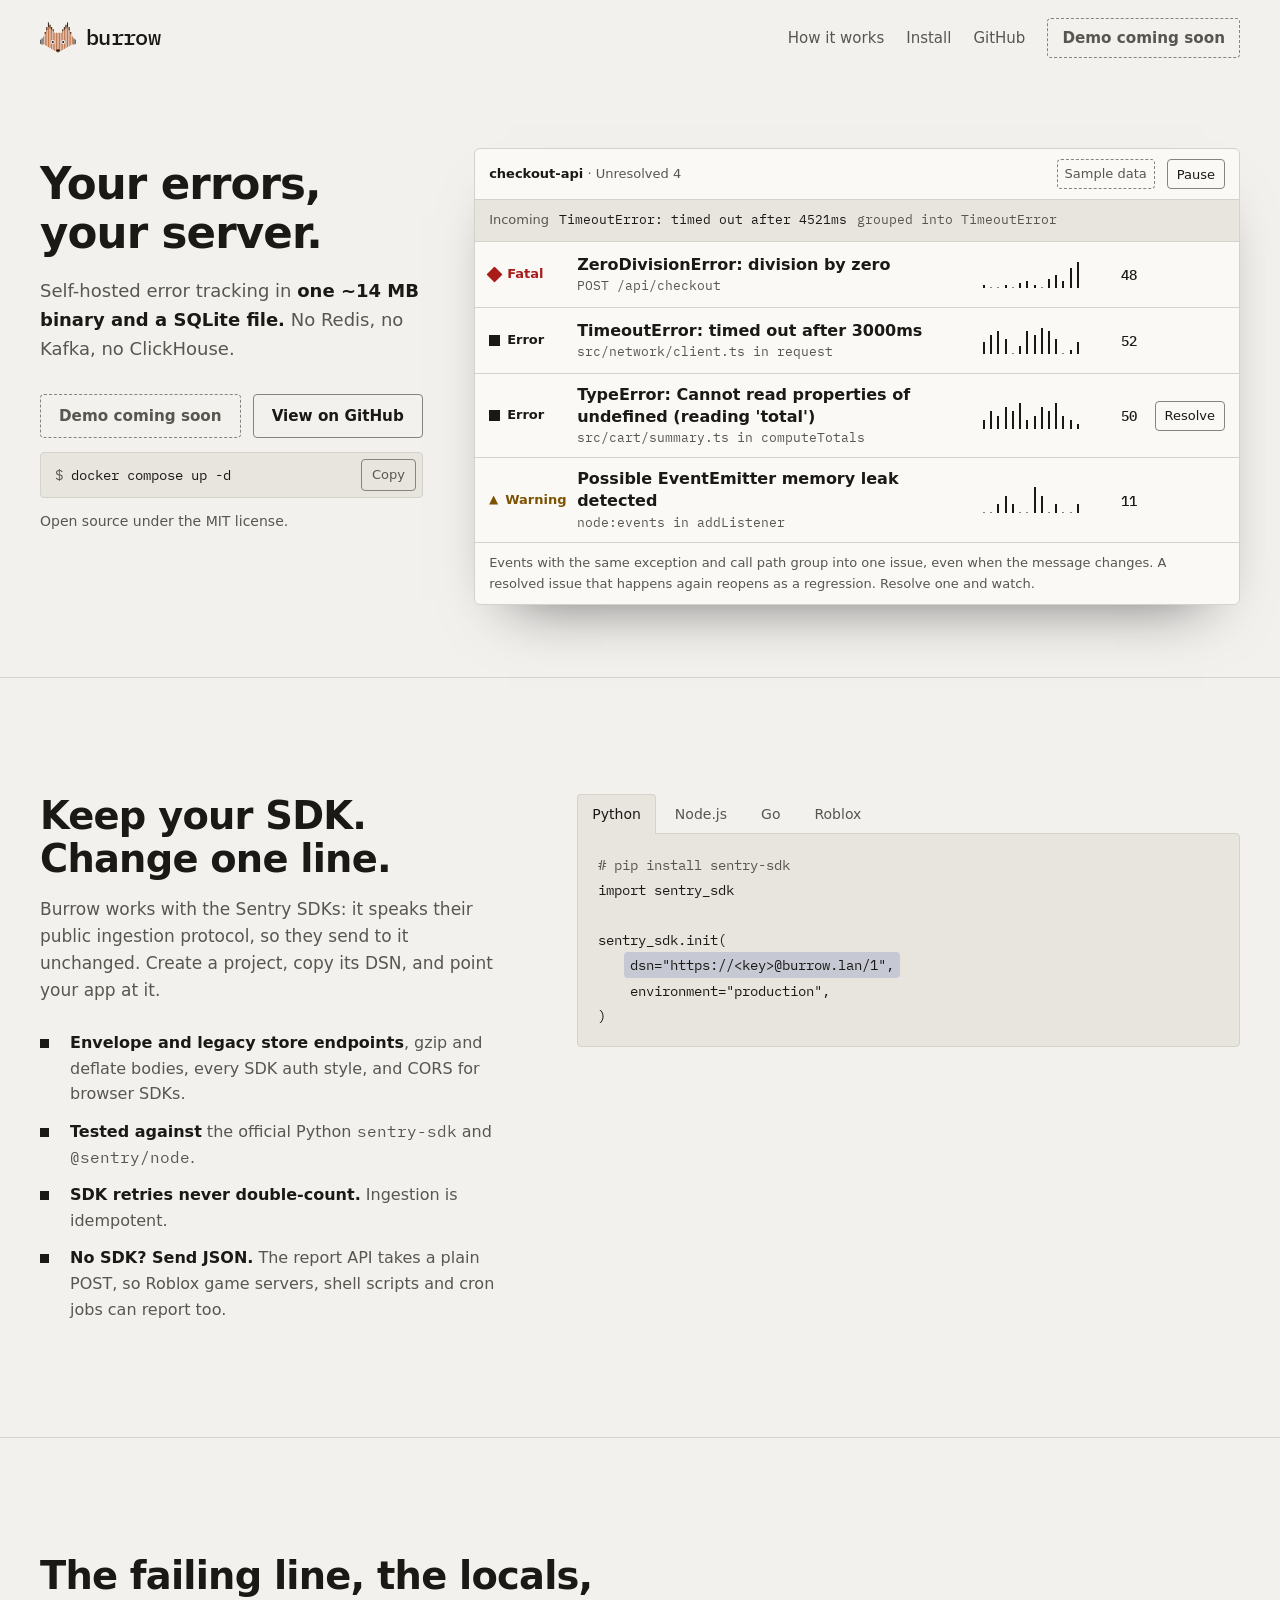
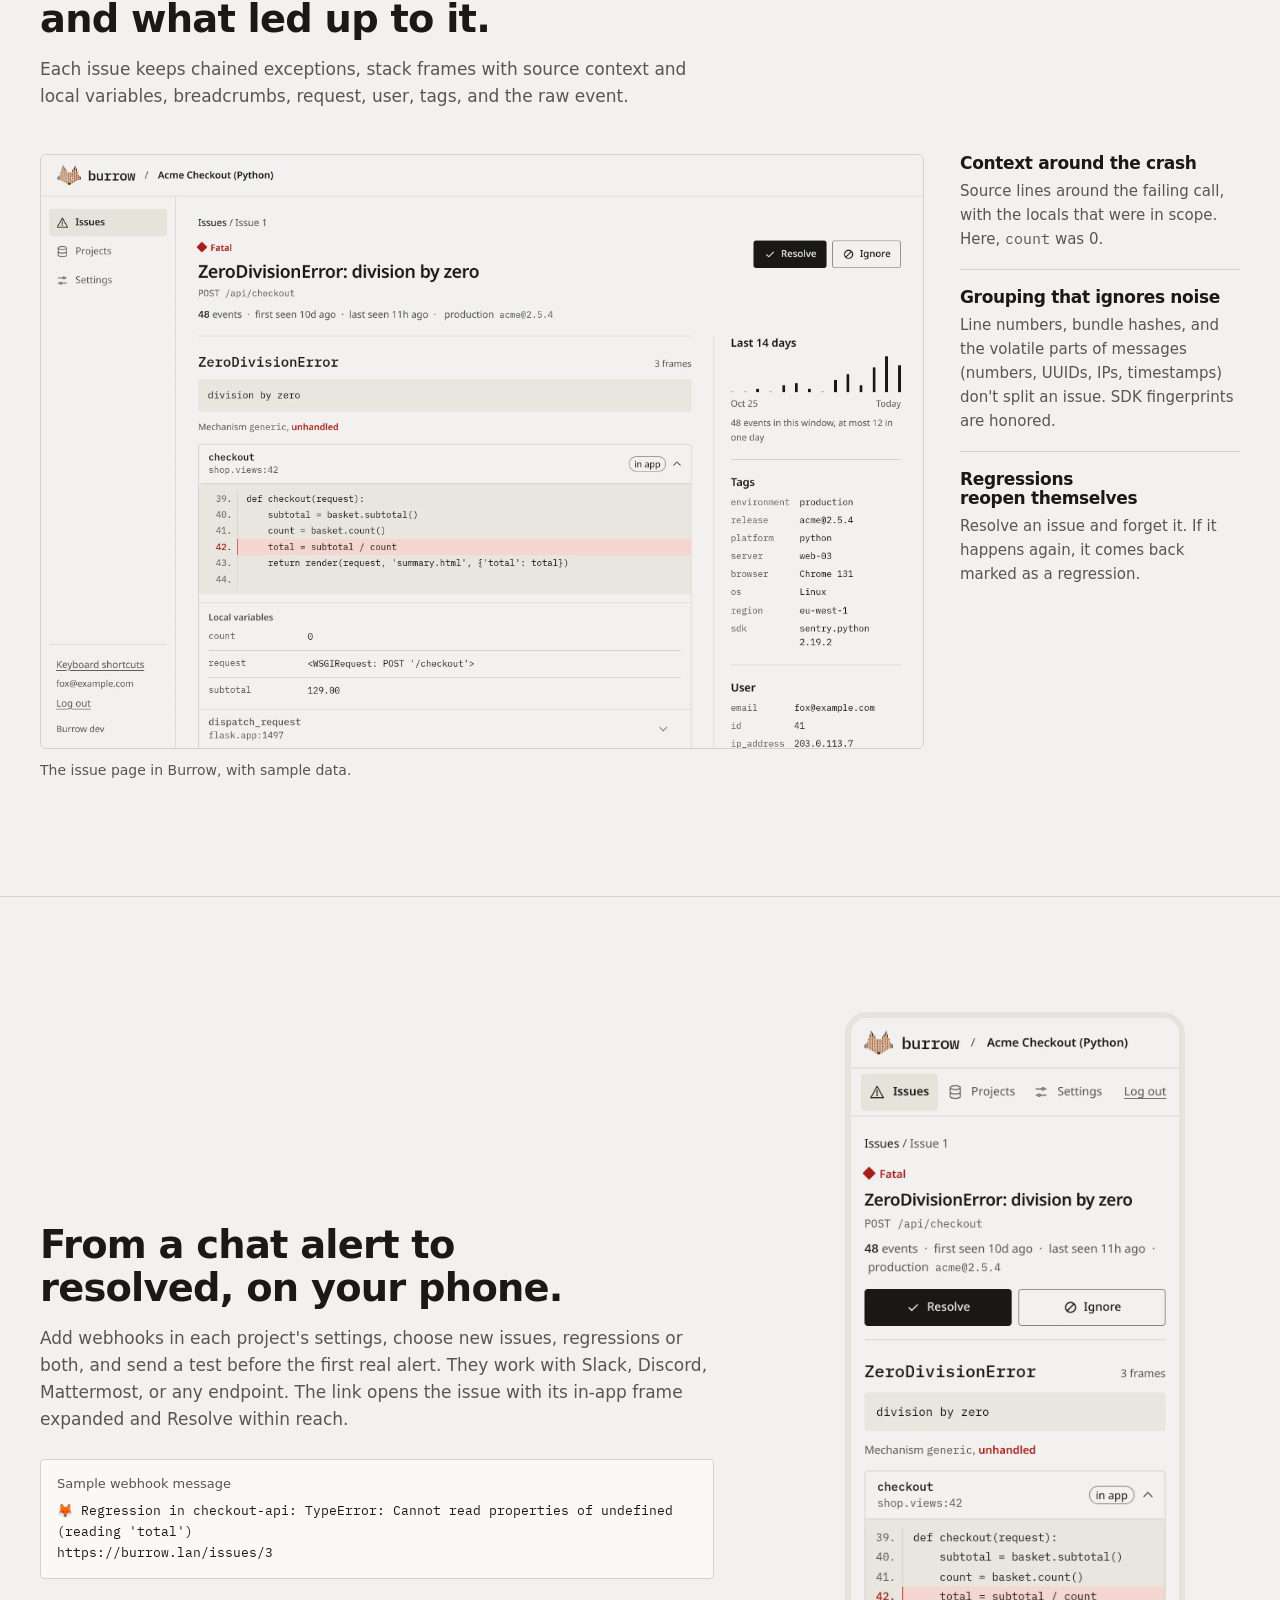
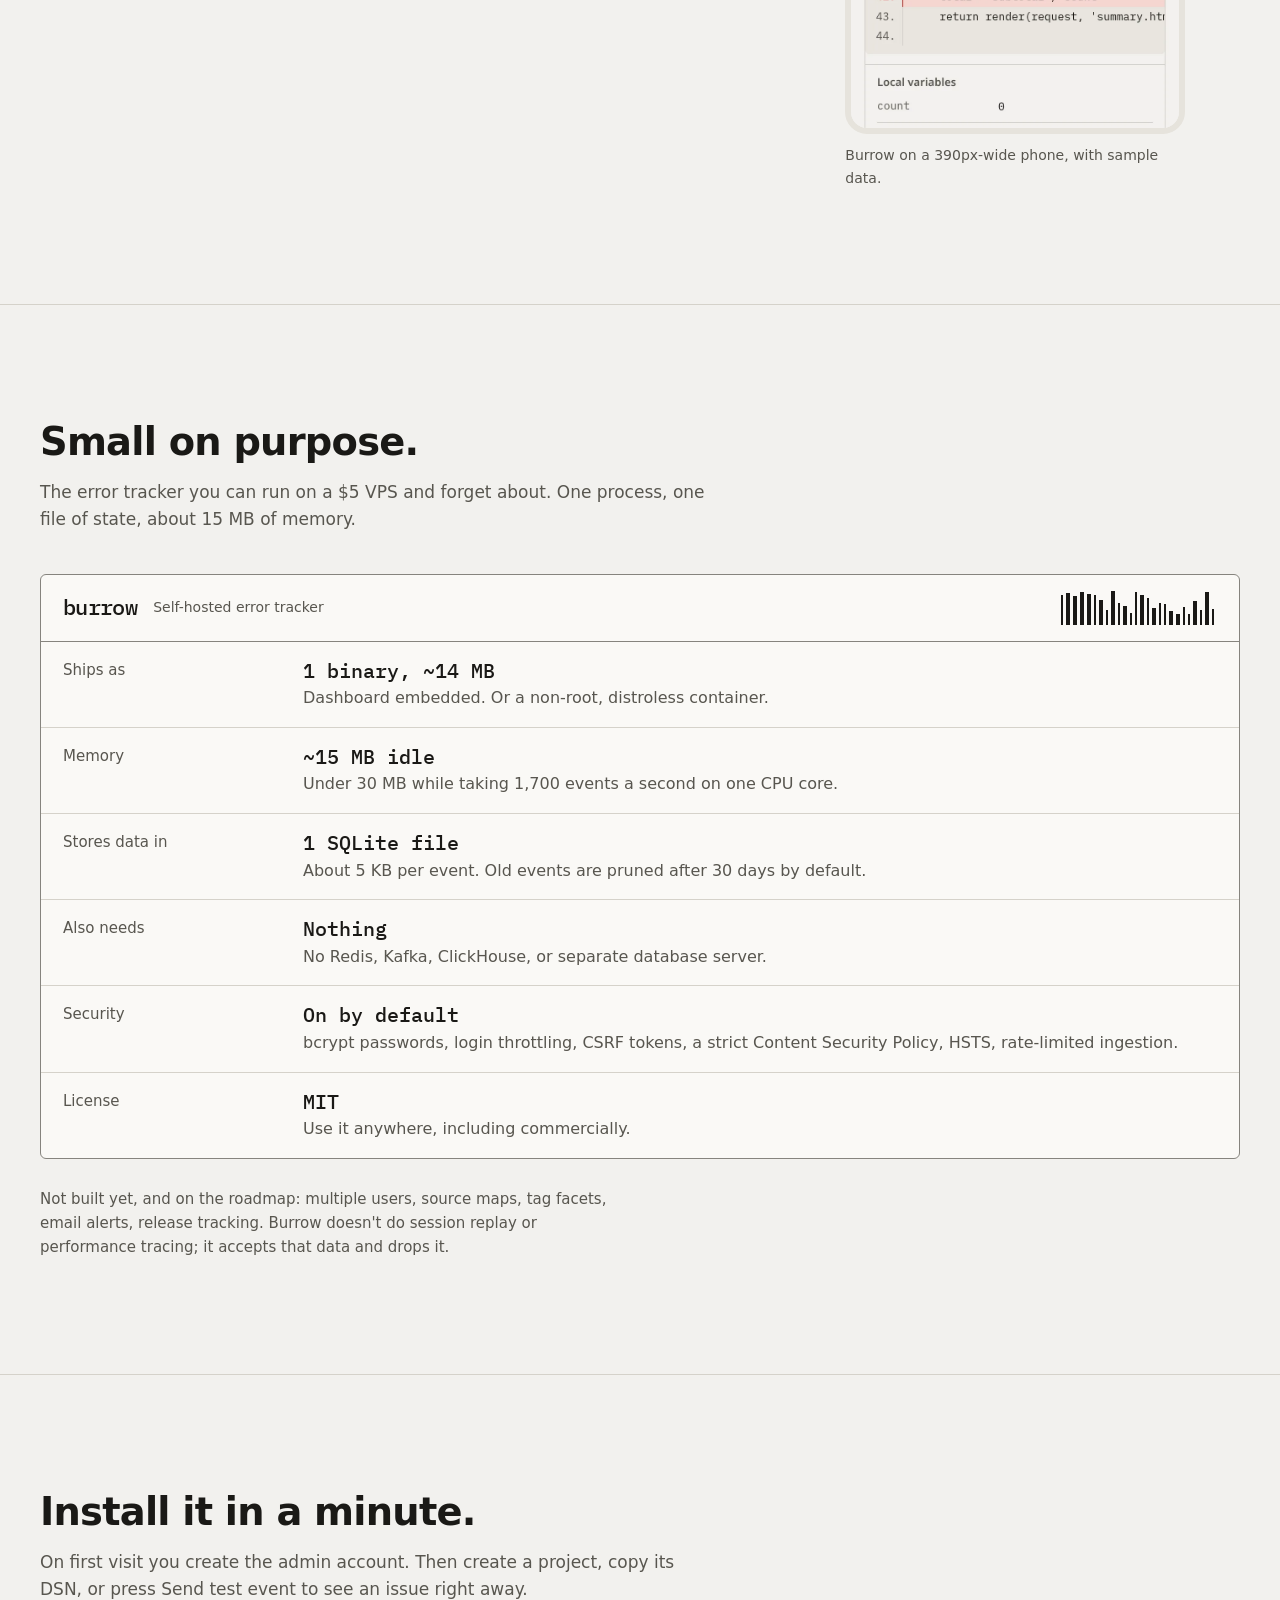
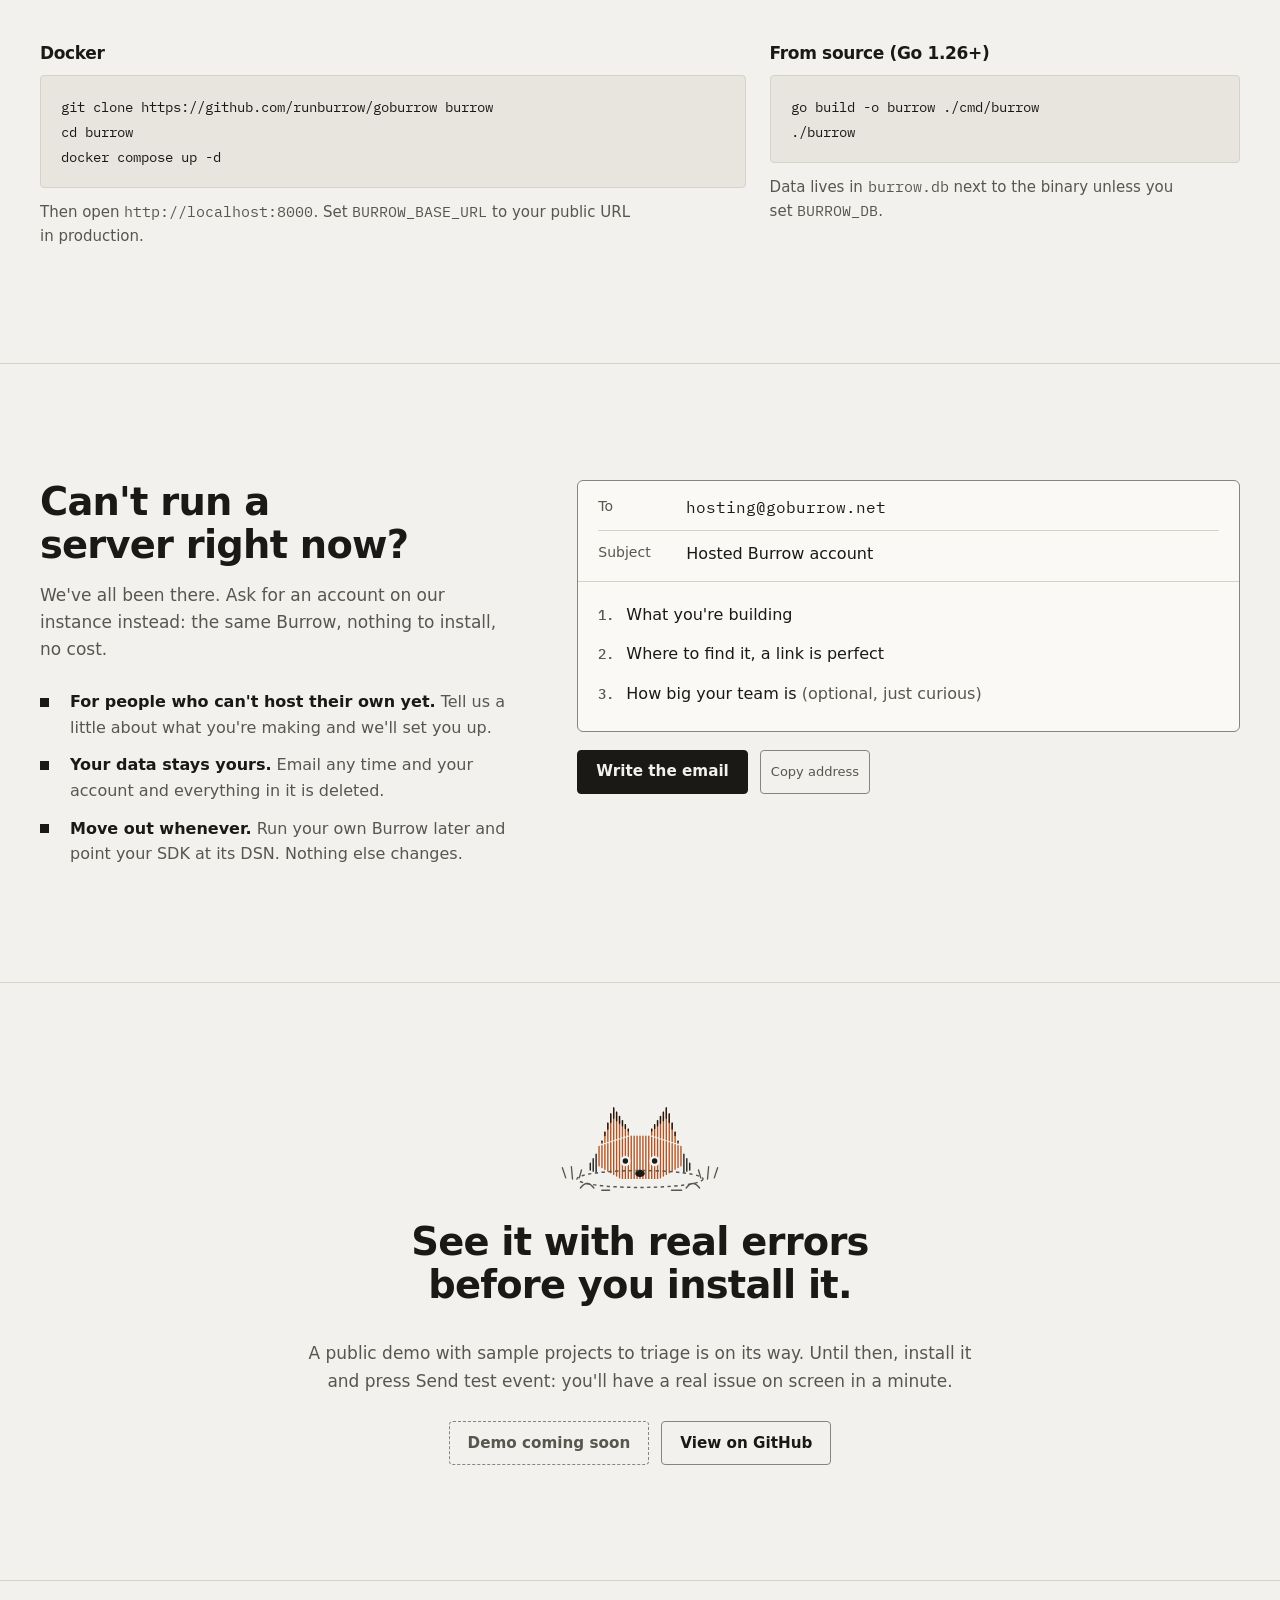
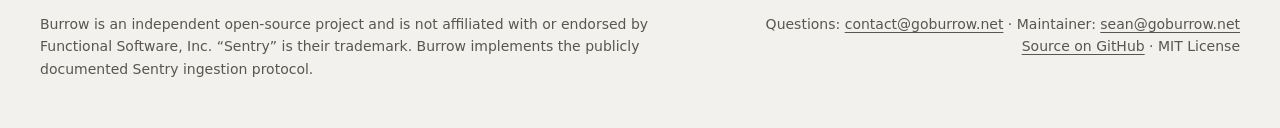
==== commit 84cfe0cc: "Move to github.com/runburrow/goburrow The Go module path is now github.com/runburrow/goburrow, and e" ====
--- a/index.html
+++ b/index.html
@@ -49,7 +49,7 @@
   "license": "https://opensource.org/licenses/MIT",
   "offers": { "@type": "Offer", "price": "0", "priceCurrency": "USD" },
   "author": { "@type": "Person", "name": "mozthewah" },
-  "sameAs": ["https://github.com/mozthewah/OpenSourcedSentryAlternative"]
+  "sameAs": ["https://github.com/runburrow/goburrow"]
 }
 </script>
 <link rel="stylesheet" href="styles.css">
@@ -68,7 +68,7 @@
   <nav class="site-nav" aria-label="Main">
     <a href="#how">How it works</a>
     <a href="#install">Install</a>
-    <a href="https://github.com/mozthewah/OpenSourcedSentryAlternative">GitHub</a>
+    <a href="https://github.com/runburrow/goburrow">GitHub</a>
     <span class="button soon" aria-disabled="true" data-demo>Demo coming soon</span>
   </nav>
 </header>
@@ -80,7 +80,7 @@
     <p class="hero-lead">Self-hosted error tracking in <strong>one ~14 MB binary and a SQLite file.</strong> No Redis, no Kafka, no ClickHouse.</p>
     <div class="hero-actions">
       <span class="button soon" aria-disabled="true" data-demo>Demo coming soon</span>
-      <a class="button" href="https://github.com/mozthewah/OpenSourcedSentryAlternative">View on GitHub</a>
+      <a class="button" href="https://github.com/runburrow/goburrow">View on GitHub</a>
     </div>
     <div class="command" aria-label="Install command">
       <code id="cmd-hero">docker compose up -d</code>
@@ -254,7 +254,7 @@
     <div class="install">
       <div>
         <h3>Docker</h3>
-        <pre class="code" id="install-docker">git clone https://github.com/mozthewah/OpenSourcedSentryAlternative burrow
+        <pre class="code" id="install-docker">git clone https://github.com/runburrow/goburrow burrow
 cd burrow
 docker compose up -d</pre>
         <p>Then open <code>http://localhost:8000</code>. Set <code>BURROW_BASE_URL</code> to your public URL in production.</p>
@@ -324,7 +324,7 @@
     <p class="section-lead">A public demo with sample projects to triage is on its way. Until then, install it and press Send test event: you'll have a real issue on screen in a minute.</p>
     <div class="hero-actions">
       <span class="button soon" aria-disabled="true" data-demo>Demo coming soon</span>
-      <a class="button" href="https://github.com/mozthewah/OpenSourcedSentryAlternative">View on GitHub</a>
+      <a class="button" href="https://github.com/runburrow/goburrow">View on GitHub</a>
     </div>
   </div>
 </section>
@@ -333,7 +333,7 @@
 <footer class="site-foot">
   <div class="wrap">
     <p>Burrow is an independent open-source project and is not affiliated with or endorsed by Functional Software, Inc. “Sentry” is their trademark. Burrow implements the publicly documented Sentry ingestion protocol.</p>
-    <p class="foot-links">Questions: <a href="mailto:contact@goburrow.net">contact@goburrow.net</a> · Maintainer: <a href="mailto:sean@goburrow.net">sean@goburrow.net</a><br><a href="https://github.com/mozthewah/OpenSourcedSentryAlternative">Source on GitHub</a> · MIT License</p>
+    <p class="foot-links">Questions: <a href="mailto:contact@goburrow.net">contact@goburrow.net</a> · Maintainer: <a href="mailto:sean@goburrow.net">sean@goburrow.net</a><br><a href="https://github.com/runburrow/goburrow">Source on GitHub</a> · MIT License</p>
   </div>
 </footer>
 </body>
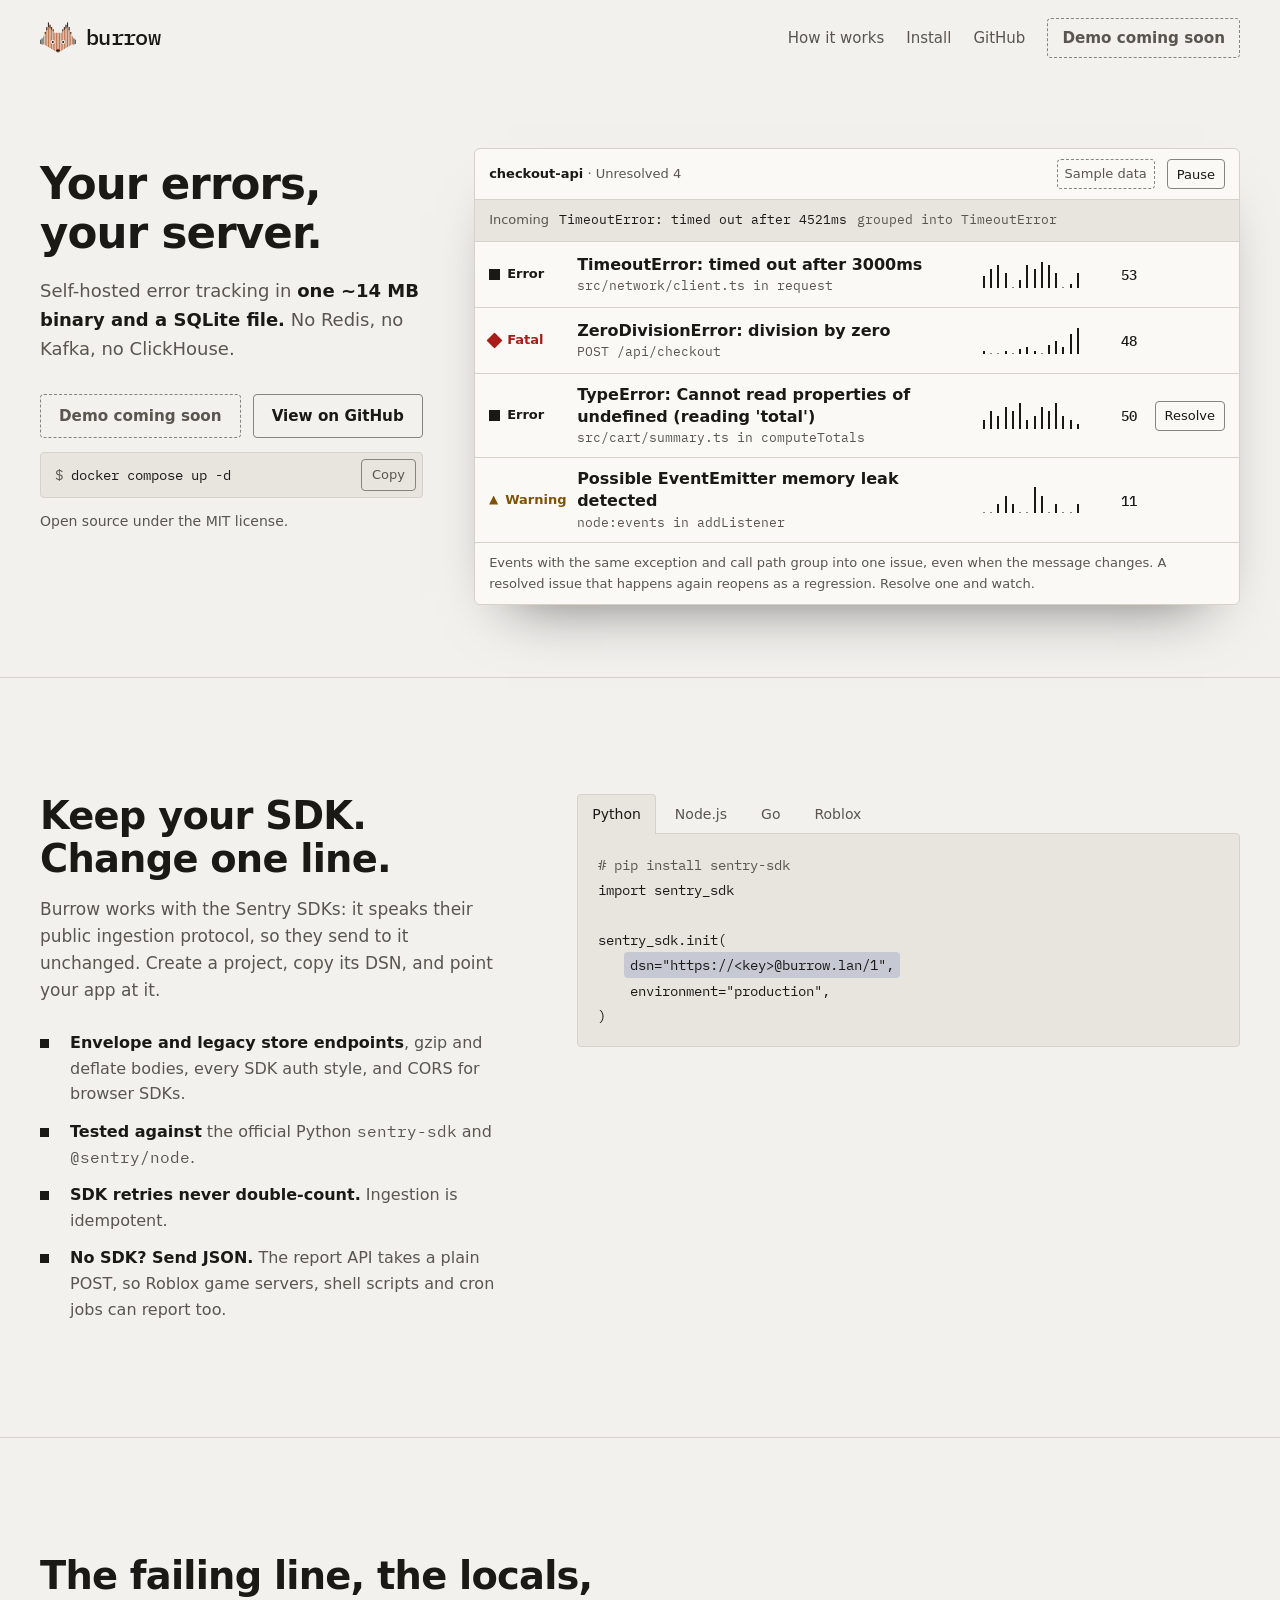
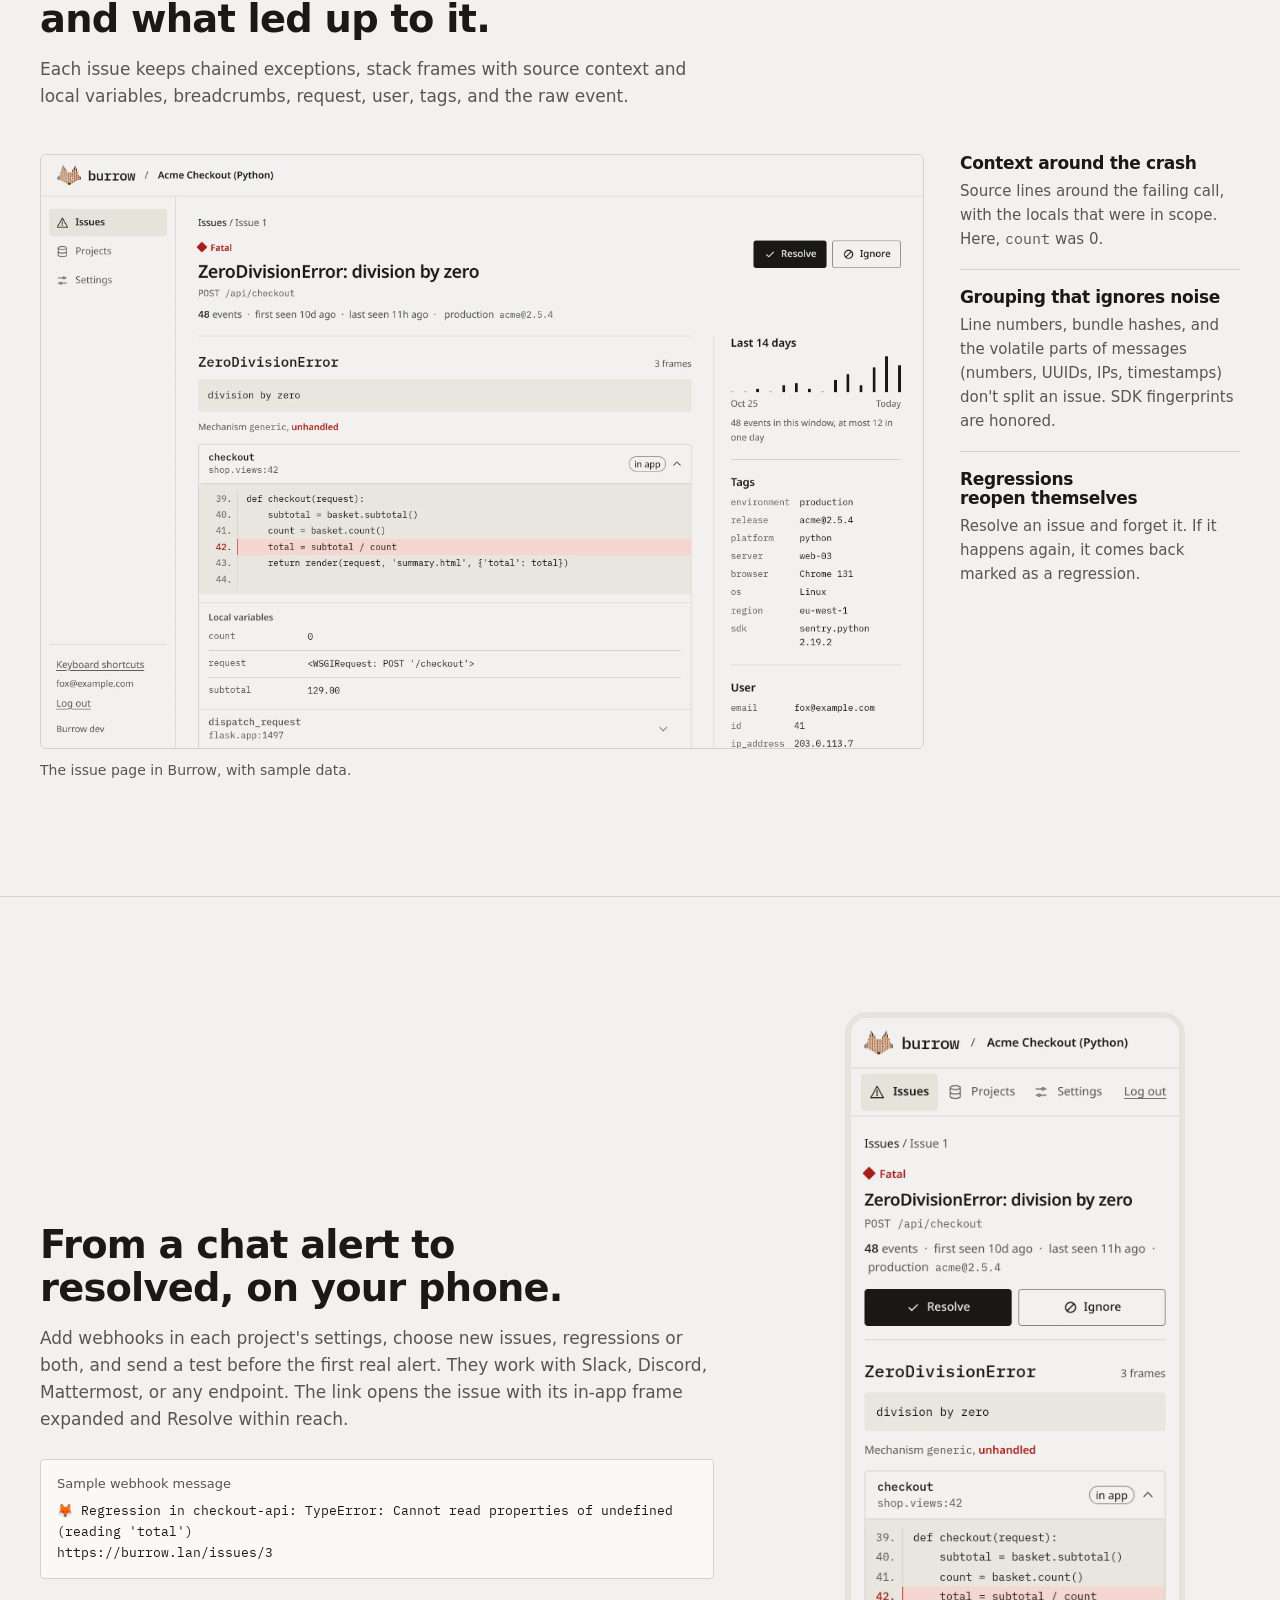
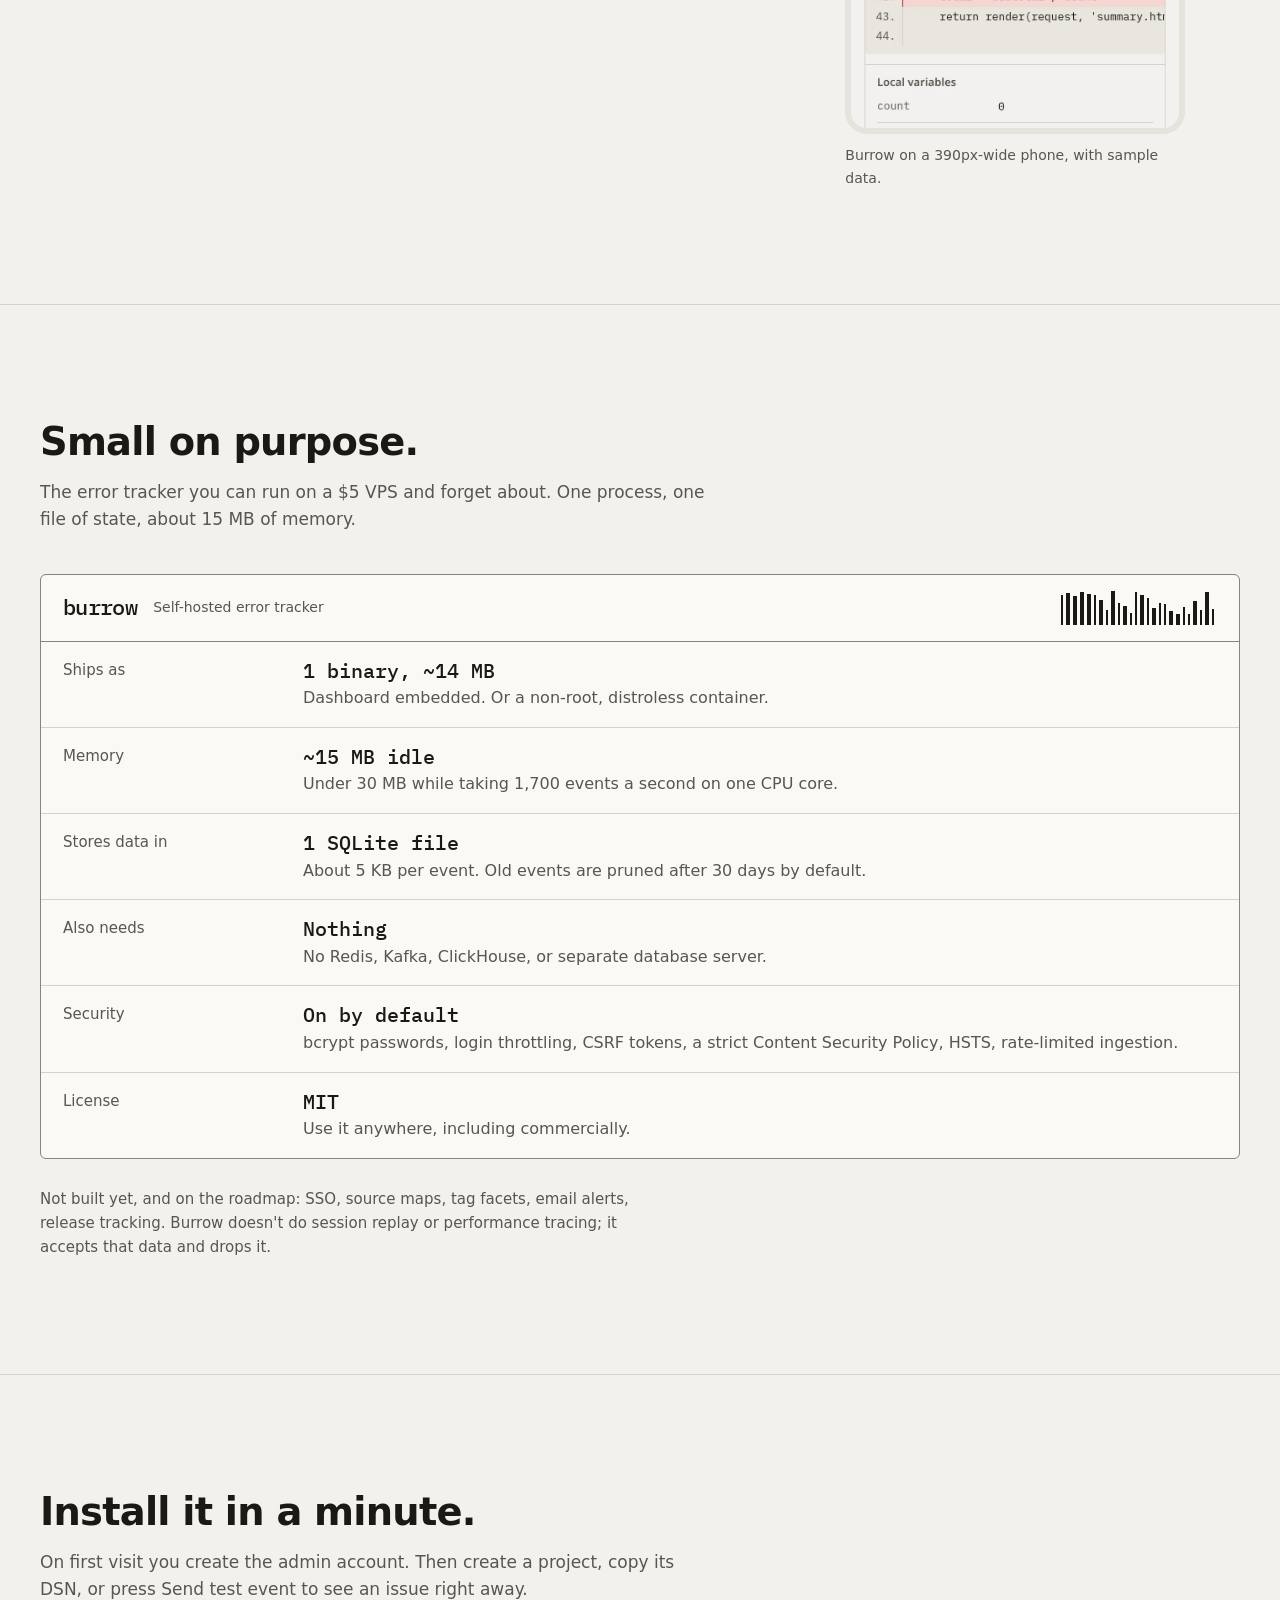
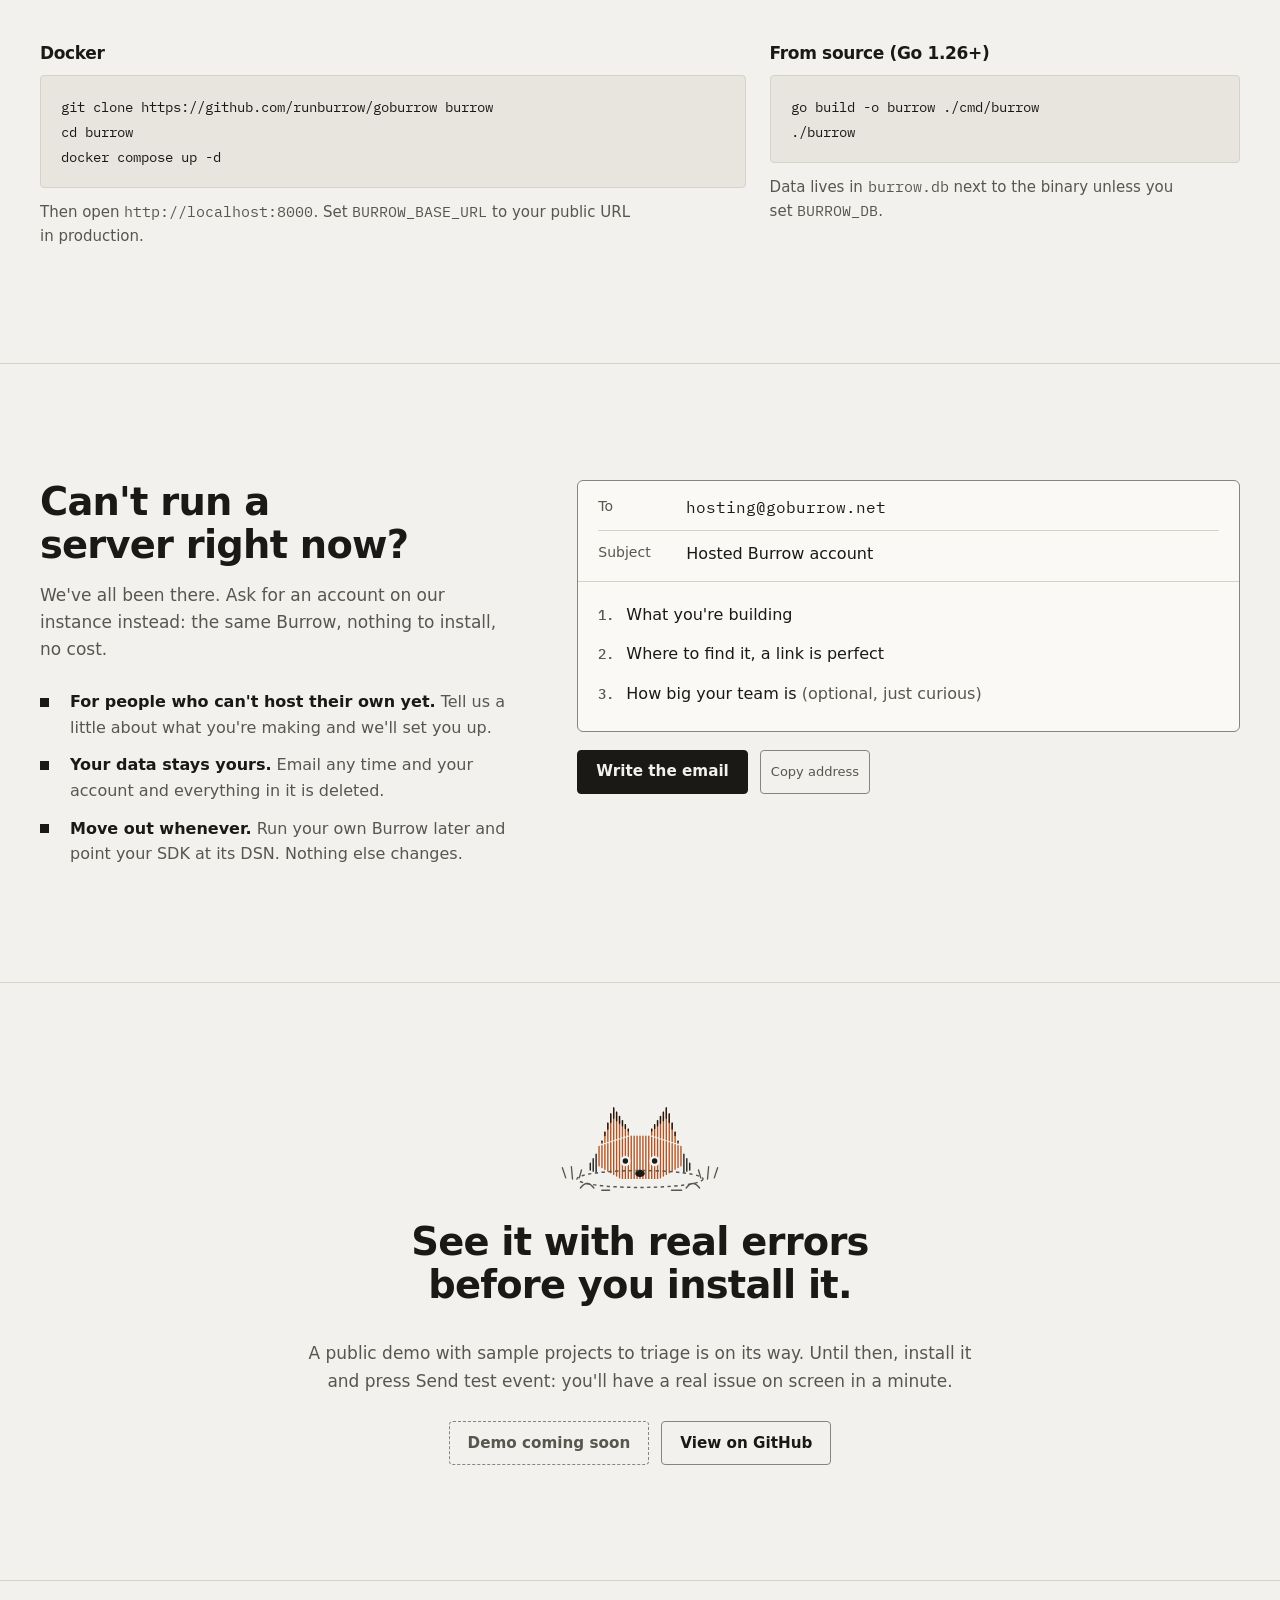
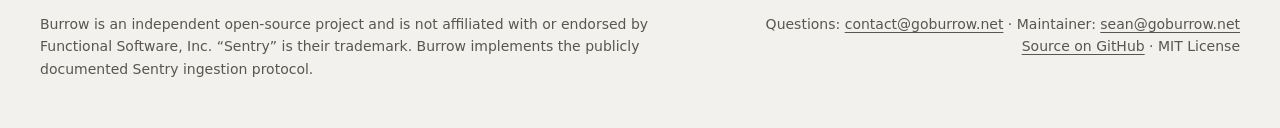
==== commit c5c6ede4: "Teams are built: drop multiple users from the roadmap line Co-Authored-By: Claude Opus 5.5 <noreply@" ====
--- a/index.html
+++ b/index.html
@@ -243,7 +243,7 @@
       <div class="label-row"><dt>License</dt><dd><span class="figure">MIT</span><br><span class="muted">Use it anywhere, including commercially.</span></dd></div>
       </dl>
     </div>
-    <p class="not-yet">Not built yet, and on the roadmap: multiple users, source maps, tag facets, email alerts, release tracking. Burrow doesn't do session replay or performance tracing; it accepts that data and drops it.</p>
+    <p class="not-yet">Not built yet, and on the roadmap: SSO, source maps, tag facets, email alerts, release tracking. Burrow doesn't do session replay or performance tracing; it accepts that data and drops it.</p>
   </div>
 </section>
 
--- a/styles.css
+++ b/styles.css
@@ -1,4 +1,4 @@
-/* Burrow landing page. Same tokens as the app (internal/web/static/style.css):
+/* Burrow landing page. Same tokens as the app (internal/web/static/style.css in runburrow/goburrow):
    rust belongs to the fox, red means fatal or regression, mono is for code and figures. */
 @font-face { font-family: "IBM Plex Mono"; src: url("assets/fonts/IBMPlexMono-Regular.woff2") format("woff2"); font-weight: 400; font-display: swap; }
 @font-face { font-family: "IBM Plex Mono"; src: url("assets/fonts/IBMPlexMono-Medium.woff2") format("woff2"); font-weight: 500 700; font-display: swap; }
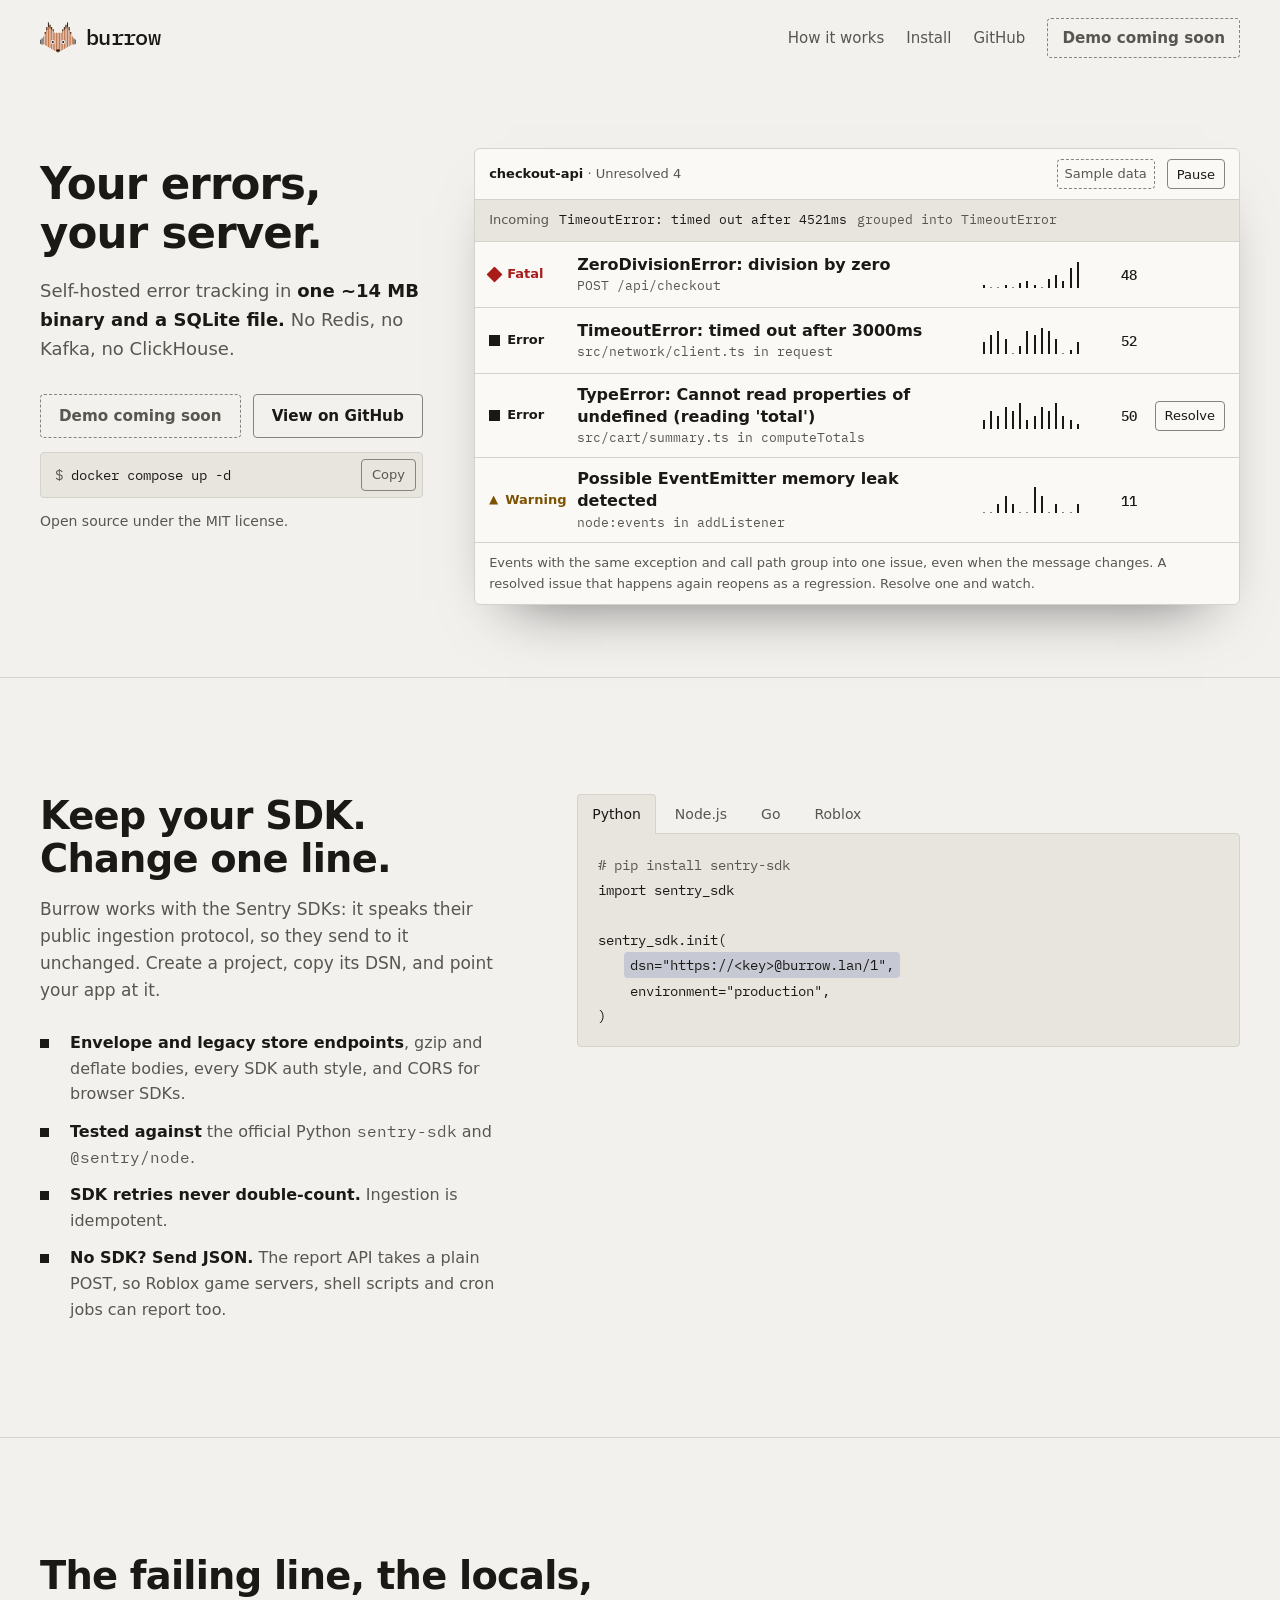
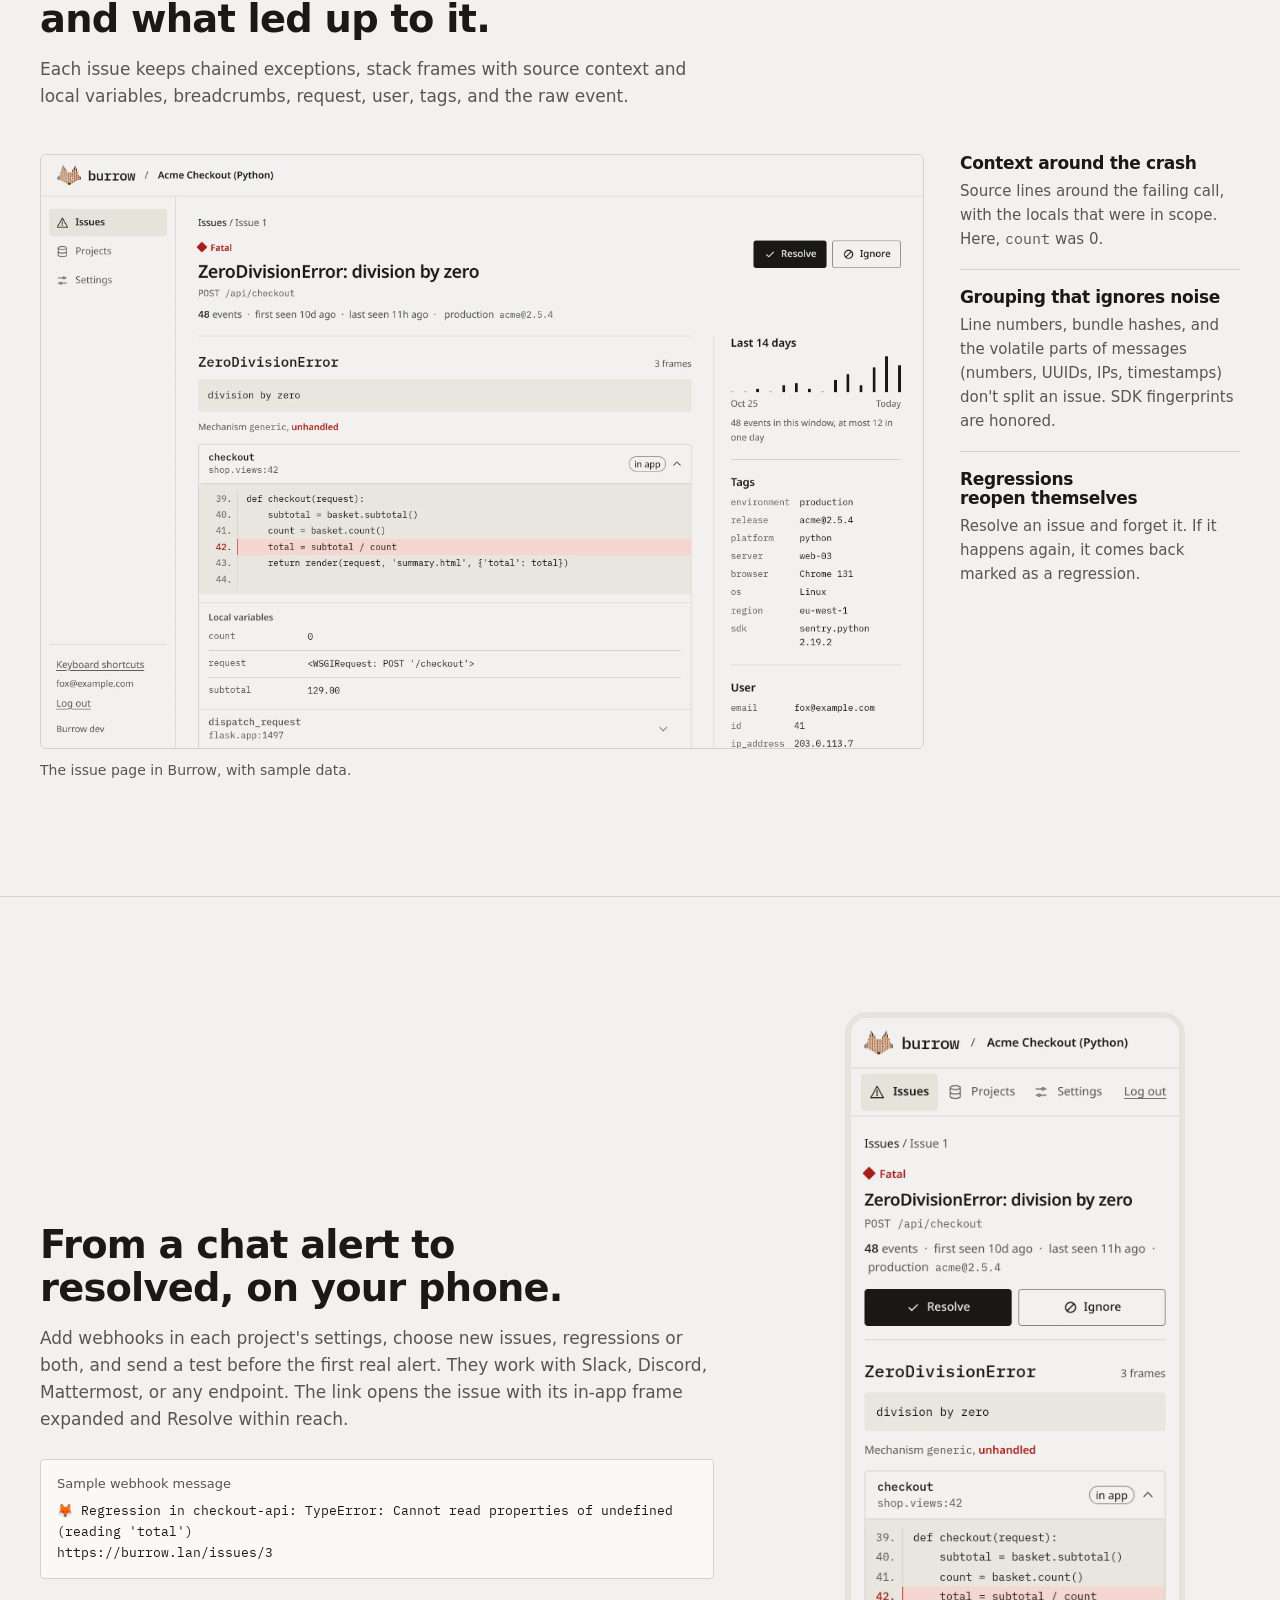
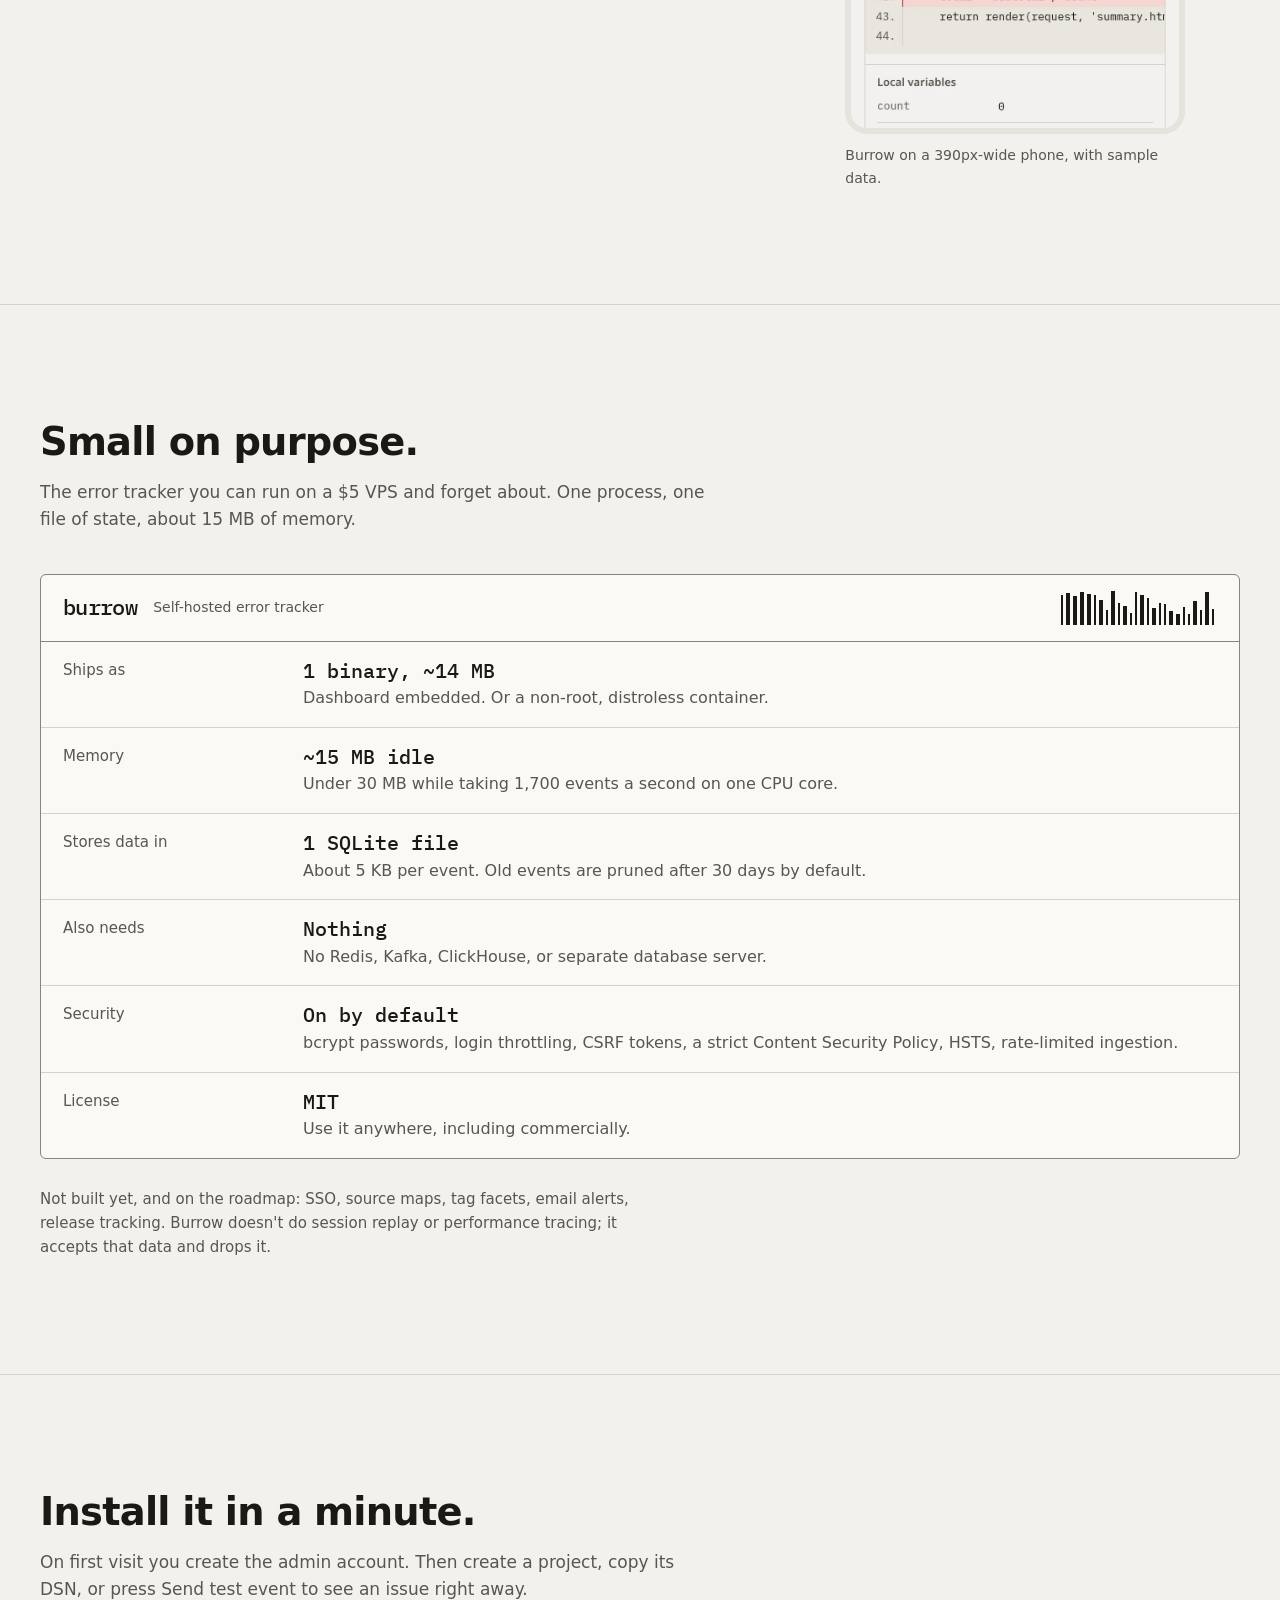
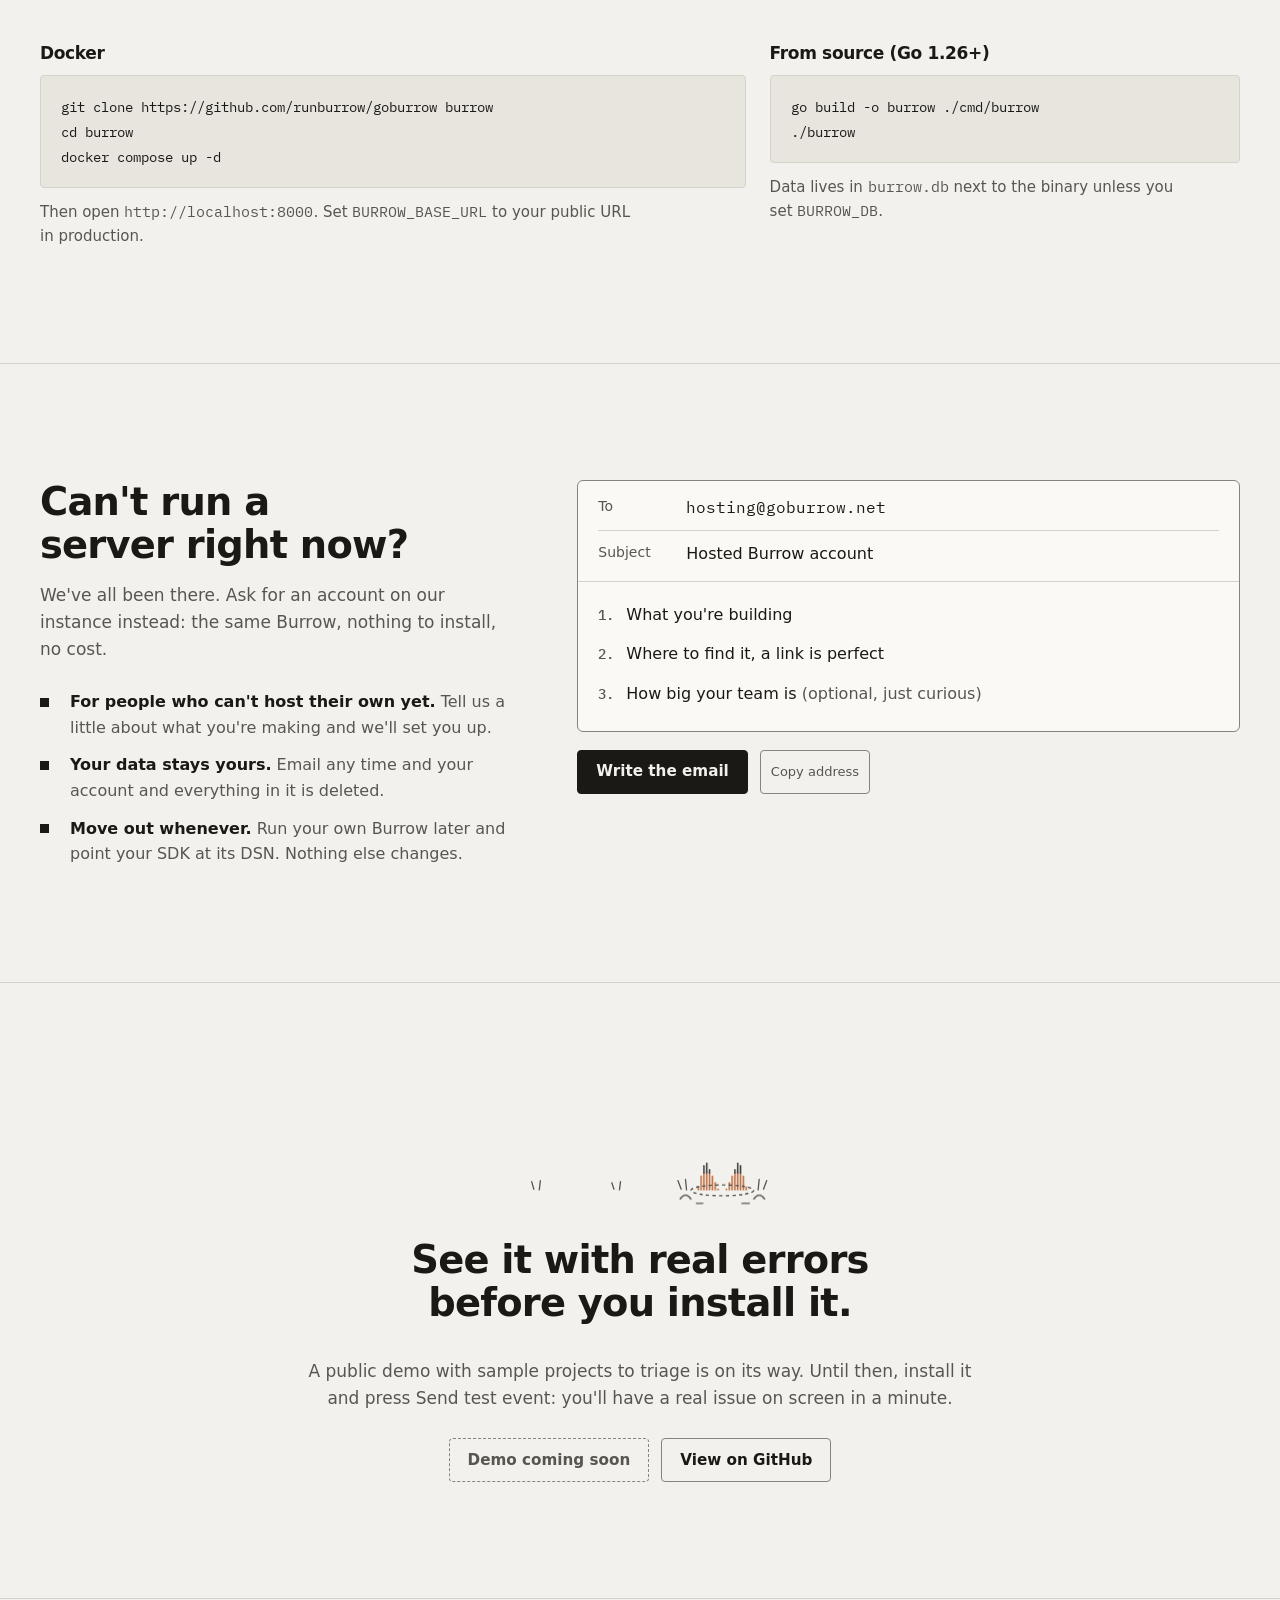
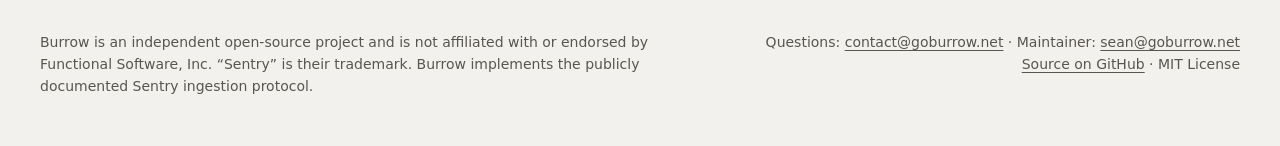
==== commit c51adac5: "Closing fox trots to its burrow when the section scrolls into view Co-Authored-By: Claude <noreply@a" ====
--- a/index.html
+++ b/index.html
@@ -302,23 +302,14 @@
 
 <section class="section" aria-labelledby="close-title">
   <div class="wrap close">
-    <span class="burrow looping" aria-hidden="true"><svg class="fox fox-peek" viewBox="0 0 160 86" aria-hidden="true" focusable="false">
-  <g class="fox-head">
-    <g class="fox-ears">
-      <g class="fox-ear fox-ear-l"><path class="fox-ink" d="M46.2 38.4V40.5M48.8 30.3V39.6M51.4 22.3V38.8M54 14.2V38M56.6 8.9V37.1M59.2 12.6V36.3M61.8 16.3V35.5M64.4 20.1V34.6M67 23.8V33.8M69.6 27.6V33"/></g>
-      <g class="fox-ear fox-ear-r"><path class="fox-ink" d="M90.4 27.6V33M93 23.8V33.8M95.6 20.1V34.6M98.2 16.3V35.5M100.8 12.6V36.3M103.4 8.9V37.1M106 14.2V38M108.6 22.3V38.8M111.2 30.3V39.6M113.8 38.4V40.5"/></g>
-    </g>
-    <g class="fox-body-bars"><path class="fox-ink" d="M46.2 42.3V61.8M48.8 41.4V63.3M51.4 40.6V64.9M56.6 38.9V67.9M59.2 38.1V69.4M61.8 37.3V70.9M67 35.6V73.9M69.6 34.8V75.6M72.2 34V77.2M77.4 34V80.4M80 34V82M82.6 34V80.4M87.8 34V77.2M90.4 34.8V75.6M93 35.6V73.9M98.2 37.3V70.9M100.8 38.1V69.4M103.4 38.9V67.9M108.6 40.6V64.9M111.2 41.4V63.3M113.8 42.3V61.8"/><path class="fox-ink fox-bold" d="M43.6 43.1V60.3M54 39.8V66.4M64.4 36.4V72.4M74.8 34V78.8M85.2 34V78.8M95.6 36.4V72.4M106 39.8V66.4M116.4 43.1V60.3"/></g>
-    <path class="fox-tip" d="M46.2 38.4V39.1M48.8 30.3V33.3M51.4 22.3V27.6M54 14.2V21.8M56.6 8.9V17.9M59.2 12.6V20.2M61.8 16.3V22.4M64.4 20.1V24.7M67 23.8V27.0M69.6 27.6V29.3M90.4 27.6V29.3M93 23.8V27.0M95.6 20.1V24.7M98.2 16.3V22.4M100.8 12.6V20.2M103.4 8.9V17.9M106 14.2V21.8M108.6 22.3V27.6M111.2 30.3V33.3M113.8 38.4V39.1"/>
-    <path class="fox-ruff" d="M41 50V66M38.4 54V65M35.8 58V64M119 50V66M121.6 54V65M124.2 58V64"/>
-    <ellipse class="fox-nose" cx="80" cy="67" rx="4.2" ry="3.2"/>
-    <g class="fox-eyes"><circle class="eye-ground" cx="67" cy="56" r="4.6"/><circle class="eye-dot" cx="67" cy="56" r="2.4"/><circle class="eye-ground" cx="93" cy="56" r="4.6"/><circle class="eye-dot" cx="93" cy="56" r="2.4"/></g>
-  </g>
-  <rect class="hole-cover" x="0" y="72" width="160" height="14"/>
-  <ellipse class="hole-ring" cx="80" cy="72" rx="56" ry="7.5"/>
-  <path class="dirt-mound" d="M27 80q6-8 12 0M121 80q6-8 12 0M46 82h7M108 82h9"/>
-  <path class="grass-ticks" d="M14 71l-3-9M20 72l-1-11M26 71l2-7M134 71l-2-7M140 72l1-11M146 71l3-9"/>
-  <g class="dirt-particles"><circle cx="30" cy="63" r="1.3"/><circle cx="38" cy="57" r="1"/><circle cx="46" cy="65" r="1.2"/><circle cx="114" cy="65" r="1.2"/><circle cx="123" cy="57" r="1"/><circle cx="131" cy="63" r="1.3"/><circle class="near" cx="66" cy="66" r="1.4"/><circle class="near" cx="80" cy="61" r="1.1"/><circle class="near" cx="94" cy="66" r="1.4"/><circle class="near" cx="72" cy="57" r="1"/><circle class="near" cx="88" cy="57" r="1"/></g>
+    <span class="burrow trot" aria-hidden="true" data-trot><svg class="fox fox-trot" viewBox="0 -22 240 120" aria-hidden="true" focusable="false">
+  <path class="grass-ticks" d="M22 77l-2-7M27 78l1-9M96 77l-2-6M101 78l1-8M158 77l-3-8M163 78l-1-10M229 78l1-10M234 77l3-8"/>
+  <g transform="translate(96 28)"><g class="trot-run"><g class="trot-leap"><g class="trot-bob"><g class="trot-tail"><path class="fox-ink" d="M6.2 8.8V24.3M11.4 9.4V25.8M14 10.1V26.1M16.6 11.1V26.2M21.8 14V28M24.4 16.5V29"/><path class="fox-ink fox-bold" d="M8.8 9V25.1M19.2 12.3V27"/><path class="fox-tail-tip" d="M1 9.3V21.5M3.6 8.9V23.1M-1.6 10.4V19.4"/></g><g transform="translate(49.6 33)"><g class="trot-leg leg-up fore leg-b"><path class="fox-ink" d="M-1.3 -3V9M1.3 -3V9"/><g transform="translate(0 9)"><g class="trot-leg leg-low fore leg-b"><path class="fox-ink" d="M-1.3 0V9M1.3 0V9"/></g></g></g></g><g transform="translate(27.6 33)"><g class="trot-leg leg-up hind leg-a"><path class="fox-ink" d="M-1.3 -3V9M1.3 -3V9"/><g transform="translate(0 9)"><g class="trot-leg leg-low hind leg-a"><path class="fox-ink" d="M-1.3 0V9M1.3 0V9"/></g></g></g></g><g class="trot-body"><path class="fox-ink" d="M21.8 23.2V28.8M24.4 20.3V31.7M27 18.8V33.2M32.2 16.9V35.1M34.8 16.4V35.6M37.4 16.1V35.9M42.6 16.1V35.9M45.2 16.4V35.6M47.8 16.9V35.1M53 12.8V33.2M55.6 12.1V31.9M58.2 12.4V31.6M63.4 18.3V25.7"/><path class="fox-ink fox-bold" d="M29.6 17.7V34.3M40 16.1V35.9M50.4 14.9V34.3M60.8 14.1V29.9"/></g><g transform="translate(32.8 33)"><g class="trot-leg leg-up hind leg-b"><path class="fox-ink" d="M-1.3 -3V9M1.3 -3V9"/><g transform="translate(0 9)"><g class="trot-leg leg-low hind leg-b"><path class="fox-ink" d="M-1.3 0V9M1.3 0V9"/></g></g></g></g><g transform="translate(54.8 33)"><g class="trot-leg leg-up fore leg-a"><path class="fox-ink" d="M-1.3 -3V9M1.3 -3V9"/><g transform="translate(0 9)"><g class="trot-leg leg-low fore leg-a"><path class="fox-ink" d="M-1.3 0V9M1.3 0V9"/></g></g></g></g><g class="trot-head"><path class="fox-ink" d="M53 5.8V7.8M55.6 -2.2V6.9M58.2 -2.2V6.1M63.4 1.3V4.4M66 -2.2V5.3M68.6 -2.2V6.2"/><path class="fox-ink fox-bold" d="M60.8 -2.1V5.2M71.2 0.1V7.2"/><path class="fox-ink" d="M53 9.1V14.9M55.6 5.2V18.8M58.2 3.4V20.6M63.4 2.1V21.9M66 2.2V21.8M68.6 2.9V21.1M73.8 6.8V21.7M76.4 11.1V21.1M79 12.6V20.6"/><path class="fox-ink fox-bold" d="M60.8 2.4V21.6M71.2 4.3V22.3M81.6 14V20"/><path class="fox-tip" d="M55.6 -5.9V-2.2M58.2 -6.4V-2.2M66 -3.8V-2.2M68.6 -8.9V-2.2"/><ellipse class="fox-nose" cx="84.2" cy="17.4" rx="2.3" ry="2"/><g class="fox-eyes"><circle class="eye-ground" cx="69.6" cy="10.8" r="3.3"/><circle class="eye-dot" cx="69.6" cy="10.8" r="1.8"/></g></g></g></g></g></g>
+  <g transform="translate(0 32)"><g class="trot-ears"><path class="fox-ink" d="M173.9 74.8V80M179.1 62V80M181.7 62V80M184.3 62V80M189.5 71V80M192.1 77V80M199.9 77V80M202.5 71V80M205.1 64.9V80M210.3 62V80M212.9 62V80M215.5 65V80"/><path class="fox-ink fox-bold" d="M176.5 65V80M186.9 64.9V80M207.7 62V80M218.1 74.8V80"/><path class="fox-tip" d="M179.1 55.3V62M181.7 52.8V62M184.3 58.9V62M210.3 52.8V62M212.9 55.3V62M207.7 58.9V62"/></g></g>
+  <rect class="hole-cover" x="0" y="78" width="240" height="20"/>
+  <ellipse class="hole-ring" cx="196" cy="78" rx="29" ry="5"/>
+  <path class="dirt-mound" d="M157 86q5-7 10 0M225 86q5-7 10 0M172 90h6M214 90h7"/>
+  <g class="dirt-particles"><circle cx="170" cy="70" r="1.3"/><circle cx="177" cy="63" r="1"/><circle cx="184" cy="71" r="1.2"/><circle cx="208" cy="71" r="1.2"/><circle cx="215" cy="63" r="1"/><circle cx="222" cy="70" r="1.3"/><circle cx="191" cy="64" r="1.1"/><circle cx="201" cy="64" r="1.1"/><circle cx="196" cy="58" r="1"/></g>
 </svg></span>
     <h2 id="close-title">See it with real errors before you install it.</h2>
     <p class="section-lead">A public demo with sample projects to triage is on its way. Until then, install it and press Send test event: you'll have a real issue on screen in a minute.</p>
--- a/styles.css
+++ b/styles.css
@@ -194,7 +194,13 @@
 
 /* Close */
 .close { display: grid; justify-items: center; text-align: center; gap: 18px; }
-.close .fox { width: 180px; height: auto; }
+.close .fox { width: 260px; max-width: 100%; height: auto; }
+.burrow .fox-trot { margin-top: -6%; } /* headroom for the leap, taken back from the layout */
+.hind.leg-up { transform: rotate(16deg); } /* at rest the hind legs keep their bend */
+.hind.leg-low { transform: rotate(-28deg); }
+.trot-tail { transform-box: fill-box; transform-origin: 100% 70%; }
+.trot-leap { transform-origin: 70px 30px; }
+.trot-ears { transform-box: fill-box; transform-origin: center bottom; }
 .close h2 { max-width: 20ch; }
 .close .hero-actions { justify-content: center; margin-top: 8px; }
 .site-foot { padding-block: 32px 48px; border-top: 1px solid var(--border); color: var(--muted); font-size: .875rem; }
@@ -215,29 +221,73 @@
 .burrow .fox { overflow: hidden; }
 @media (prefers-reduced-motion: no-preference) {
   .fox-eyes { animation: fox-blink 9s infinite; }
+  /* The scene plays once: the strides in, the pounce, the dig. Then the fox
+     stays in its hole and only its ears move, so nothing has to loop back. It starts when the
+     section scrolls into view (site.js adds .trotting). */
+  .trot { --stride: .36s; --n: 7; --from: -189px; --run: calc(var(--stride) * var(--n)); }
+  .trot-wait .trot-run { transform: translateX(var(--from)); }
+  .trotting .trot-run { animation: trot-run var(--run) linear both; }
+  .trotting .trot-leap { animation: trot-leap .95s linear var(--run) forwards; }
+  .trotting .trot-bob { animation: trot-bob calc(var(--stride) / 2) ease-in-out calc(var(--n) * 2); }
+  .trotting .trot-head { animation: trot-bob calc(var(--stride) / 2) ease-in-out calc(var(--stride) / -6) calc(var(--n) * 2); }
+  .trotting .trot-tail { animation: trot-tail var(--stride) ease-in-out var(--n); }
+  /* Legs: the stride cycle while running, then a tuck for the pounce
+     (forelegs reach, hind legs trail). Diagonal pairs are half a stride apart. */
+  .trotting .trot-leg { animation: var(--stride) linear var(--n), trot-tuck .3s ease-out var(--run) forwards; }
+  .trotting .trot-leg.leg-b { animation-delay: calc(var(--stride) / -2), var(--run); animation-iteration-count: calc(var(--n) + .5), 1; }
+  .trotting .trot-leg.fore.leg-up { animation-name: trot-fore-up, trot-tuck; --tuck: -48deg; --tuck-from: -30deg; }
+  .trotting .trot-leg.fore.leg-low { animation-name: trot-fore-low, trot-tuck; --tuck: 20deg; --tuck-from: 6deg; }
+  .trotting .trot-leg.hind.leg-up { animation-name: trot-hind-up, trot-tuck; --tuck: 54deg; --tuck-from: -12deg; }
+  .trotting .trot-leg.hind.leg-low { animation-name: trot-hind-low, trot-tuck; --tuck: -10deg; --tuck-from: -22deg; }
+  .trotting .trot-leg.fore.leg-up.leg-b { --tuck-from: 26deg; }
+  .trotting .trot-leg.fore.leg-low.leg-b { --tuck-from: 16deg; }
+  .trotting .trot-leg.hind.leg-up.leg-b { --tuck-from: 44deg; }
+  .trotting .trot-leg.hind.leg-low.leg-b { --tuck-from: -24deg; }
+  .trotting .trot-ears { animation: trot-ears-up .4s cubic-bezier(.16, 1, .3, 1) calc(var(--run) + 1.75s) forwards, trot-ears-idle 7s ease-in-out calc(var(--run) + 2.15s) infinite; }
+  .trotting .dirt-particles { animation: trot-dirt 1.1s ease-out calc(var(--run) + .6s) both; }
+  .trotting .dirt-mound { animation: trot-mound 1.1s ease-in-out calc(var(--run) + .6s) both; }
+  /* a whole number of strides to the hole, so the feet don't skate */
+  @keyframes trot-run { from { transform: translateX(var(--from)); } to { transform: none; } }
+  @keyframes trot-leap {
+    0% { transform: none; }
+    11% { transform: translate(2px, 2px) rotate(-4deg); animation-timing-function: cubic-bezier(.2, .7, .4, 1); }
+    39% { transform: translate(16px, -17px) rotate(8deg); animation-timing-function: cubic-bezier(.5, 0, .9, .5); }
+    72% { transform: translate(32px, 22px) rotate(74deg) scale(.84); }
+    100% { transform: translate(33px, 112px) rotate(84deg) scale(.72); }
+  }
+  @keyframes trot-bob { 0%, 100% { transform: none; } 50% { transform: translateY(-2px); } }
+  @keyframes trot-tail { 0%, 100% { transform: rotate(-7deg); } 50% { transform: rotate(6deg); } }
+  /* Each leg is planted and pushing back for the first half of the stride,
+     then folds at the joint, lifts and reaches forward for the second. */
+  @keyframes trot-fore-up { 0%, 100% { transform: rotate(-30deg); } 50% { transform: rotate(26deg); } 68% { transform: rotate(4deg); } 86% { transform: rotate(-34deg); } }
+  @keyframes trot-fore-low { 0%, 100% { transform: rotate(6deg); } 25% { transform: rotate(0); } 50% { transform: rotate(16deg); } 66% { transform: rotate(80deg); } 82% { transform: rotate(56deg); } 94% { transform: rotate(10deg); } }
+  @keyframes trot-hind-up { 0%, 100% { transform: rotate(-12deg); } 50% { transform: rotate(44deg); } 70% { transform: rotate(30deg); } 88% { transform: rotate(-14deg); } }
+  @keyframes trot-hind-low { 0%, 100% { transform: rotate(-22deg); } 25% { transform: rotate(-16deg); } 50% { transform: rotate(-24deg); } 66% { transform: rotate(-82deg); } 84% { transform: rotate(-54deg); } }
+  @keyframes trot-tuck { from { transform: rotate(var(--tuck-from)); } to { transform: rotate(var(--tuck)); } }
+  @keyframes trot-ears-up { to { transform: translateY(-32px); } }
+  /* Waiting in the hole: a twitch, a long watch, a duck out of sight, back up. */
+  @keyframes trot-ears-idle {
+    0%, 10%, 18%, 60%, 86%, 100% { transform: translateY(-32px); }
+    13% { transform: translateY(-32px) rotate(-4deg); }
+    16% { transform: translateY(-32px) rotate(3deg); }
+    66%, 78% { transform: none; }
+    90% { transform: translateY(-32px) rotate(-4deg); }
+    94% { transform: translateY(-32px) rotate(3deg); }
+  }
+  @keyframes trot-dirt {
+    0% { opacity: 0; transform: translateY(8px); }
+    20% { opacity: 1; transform: translateY(-9px); }
+    45% { opacity: 0; transform: translateY(-14px); }
+    50% { opacity: 0; transform: translateY(8px); }
+    70% { opacity: 1; transform: translateY(-11px); }
+    100% { opacity: 0; transform: translateY(-16px); }
+  }
+  @keyframes trot-mound { 0%, 100% { transform: none; } 25%, 75% { transform: scale(1.08, .82); } 50% { transform: scale(.96, 1.08); } }
   .brand:hover .fox, .brand:focus-visible .fox { animation: fox-wiggle 460ms cubic-bezier(.16, 1, .3, 1); }
-  .burrow.looping .fox-head { animation: fox-burrow 2.6s cubic-bezier(.45, 0, .55, 1) 600ms infinite; }
-  .burrow.looping .dirt-particles { animation: dirt-burst 2.6s ease-out 600ms infinite; }
-  .burrow.looping .dirt-mound { animation: mound-shake 2.6s ease-in-out 600ms infinite; }
-  .burrow.looping .fox-ears { animation: fox-ear-twitch 2.6s ease-in-out 600ms infinite; }
   .issue.arrived { animation: arrive 900ms ease-out; }
   .issue.is-new { animation: slide-in 500ms cubic-bezier(.16, 1, .3, 1); }
   @keyframes fox-blink { 0%, 44%, 47%, 100% { transform: scaleY(1); } 45%, 46% { transform: scaleY(.12); } }
   @keyframes fox-wiggle { 0%, 100% { transform: rotate(0); } 30% { transform: rotate(-7deg); } 65% { transform: rotate(4deg); } }
-  @keyframes fox-burrow {
-    0% { transform: translateY(0); }
-    10% { transform: translateY(-6px) rotate(-2deg); animation-timing-function: cubic-bezier(.55, 0, 1, .45); }
-    26% { transform: translateY(50px) rotate(3deg); }
-    34% { transform: translateY(40px) rotate(-5deg); }
-    42% { transform: translateY(52px) rotate(5deg); }
-    50% { transform: translateY(86px); animation-timing-function: cubic-bezier(.16, 1, .3, 1); }
-    62% { transform: translateY(86px); }
-    74% { transform: translateY(-5px); }
-    82%, 100% { transform: translateY(0); }
-  }
-  @keyframes dirt-burst { 0%, 22% { opacity: 0; transform: translateY(8px); } 30% { opacity: 1; transform: translateY(-10px); } 38% { opacity: .2; transform: translateY(-14px); } 40% { opacity: 0; transform: translateY(8px); } 46% { opacity: 1; transform: translateY(-12px); } 58%, 100% { opacity: 0; transform: translateY(-16px); } }
-  @keyframes mound-shake { 0%, 22%, 60%, 100% { transform: none; } 30%, 46% { transform: scale(1.08, .82); } 38% { transform: scale(.96, 1.08); } }
-  @keyframes fox-ear-twitch { 0%, 76%, 92%, 100% { transform: none; } 82% { transform: rotate(-5deg); } 87% { transform: rotate(4deg); } }
   @keyframes arrive { from { background: color-mix(in srgb, var(--blue) 14%, transparent); } to { background: transparent; } }
   @keyframes slide-in { from { opacity: 0; transform: translateY(-8px); } to { opacity: 1; transform: none; } }
 }
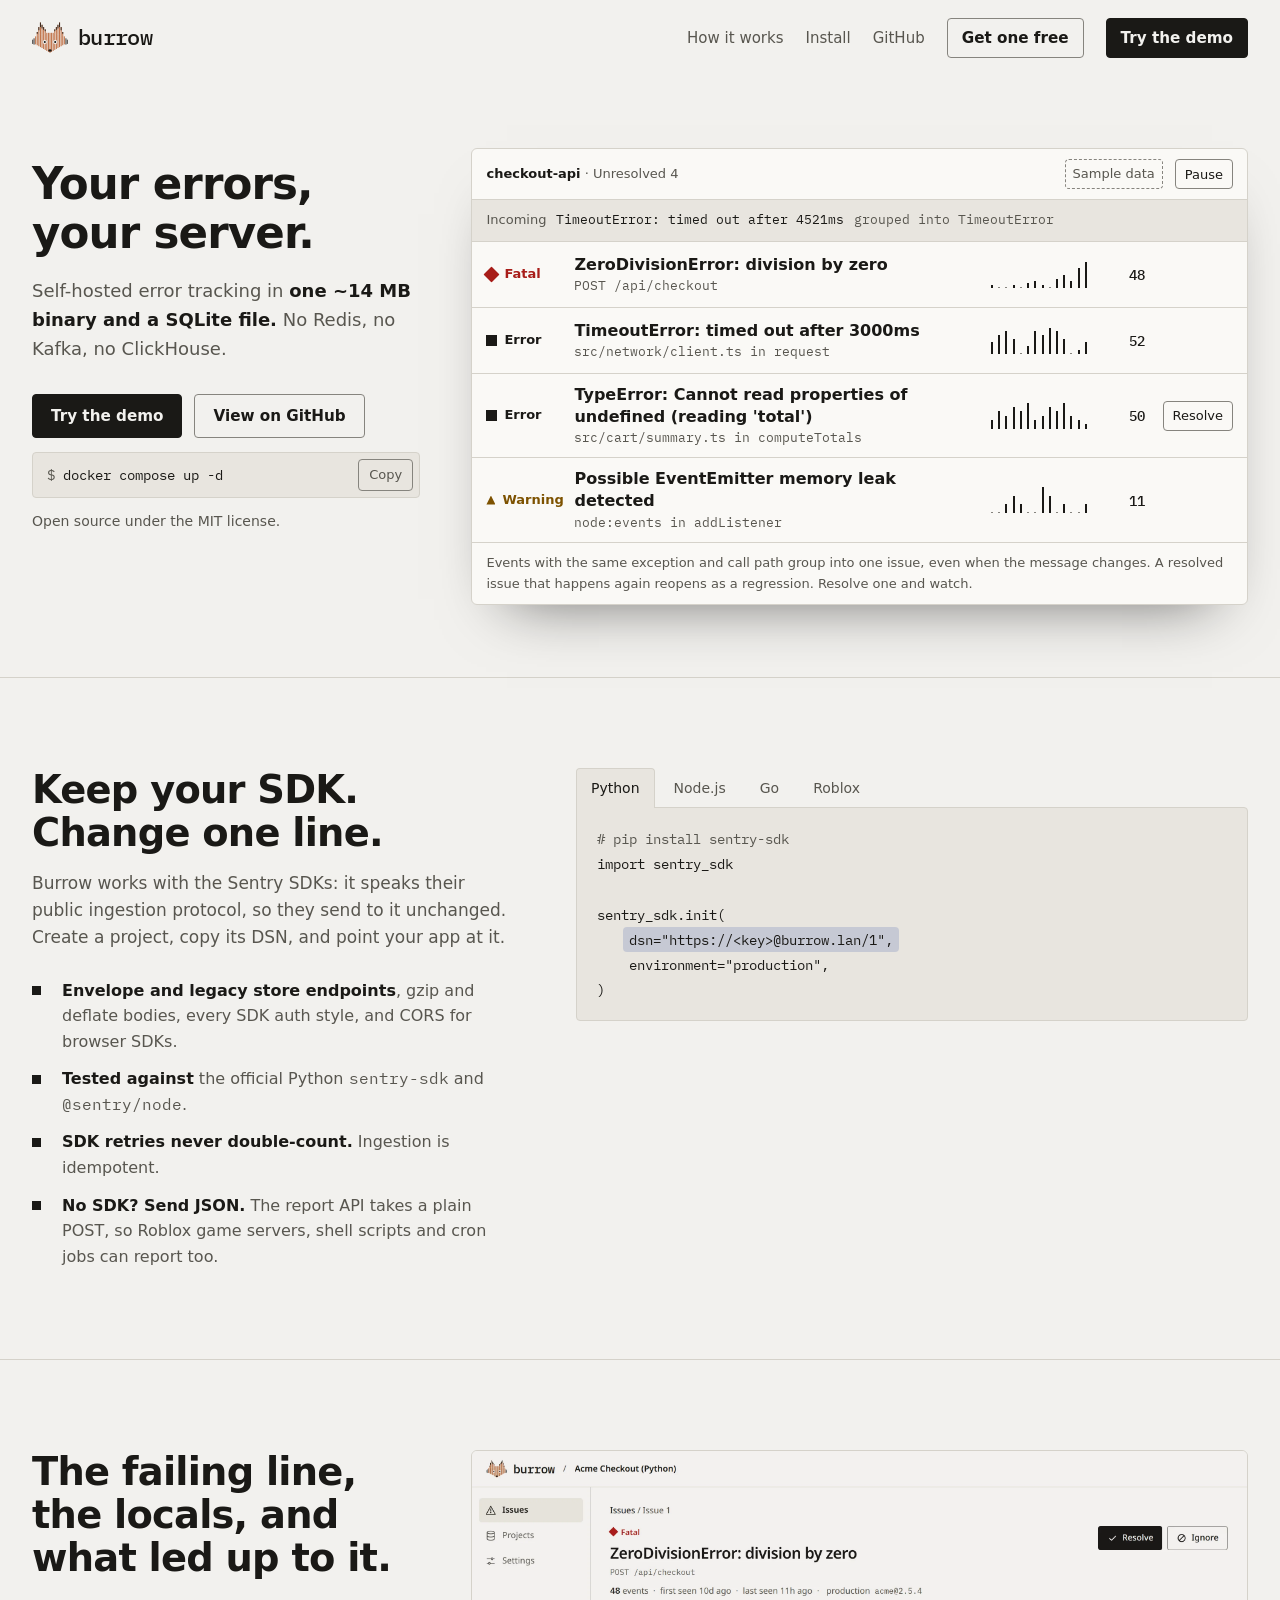
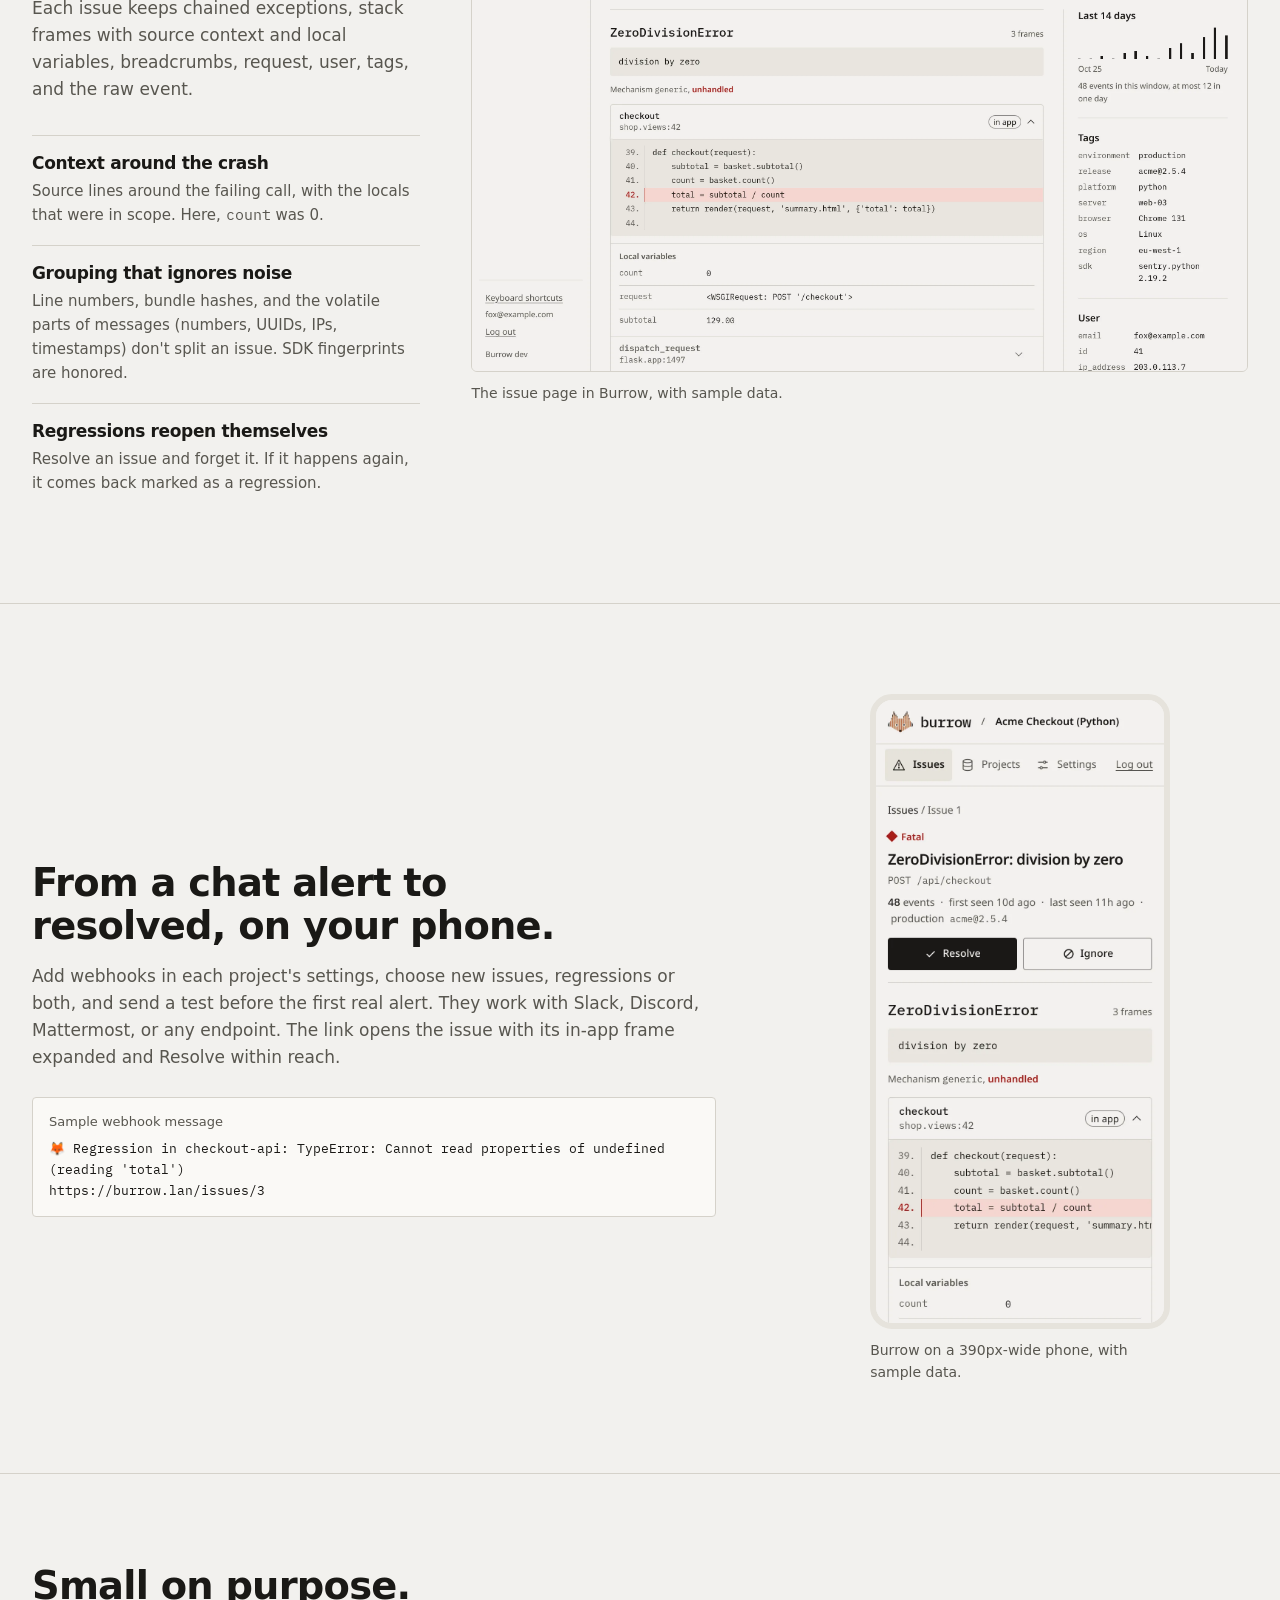
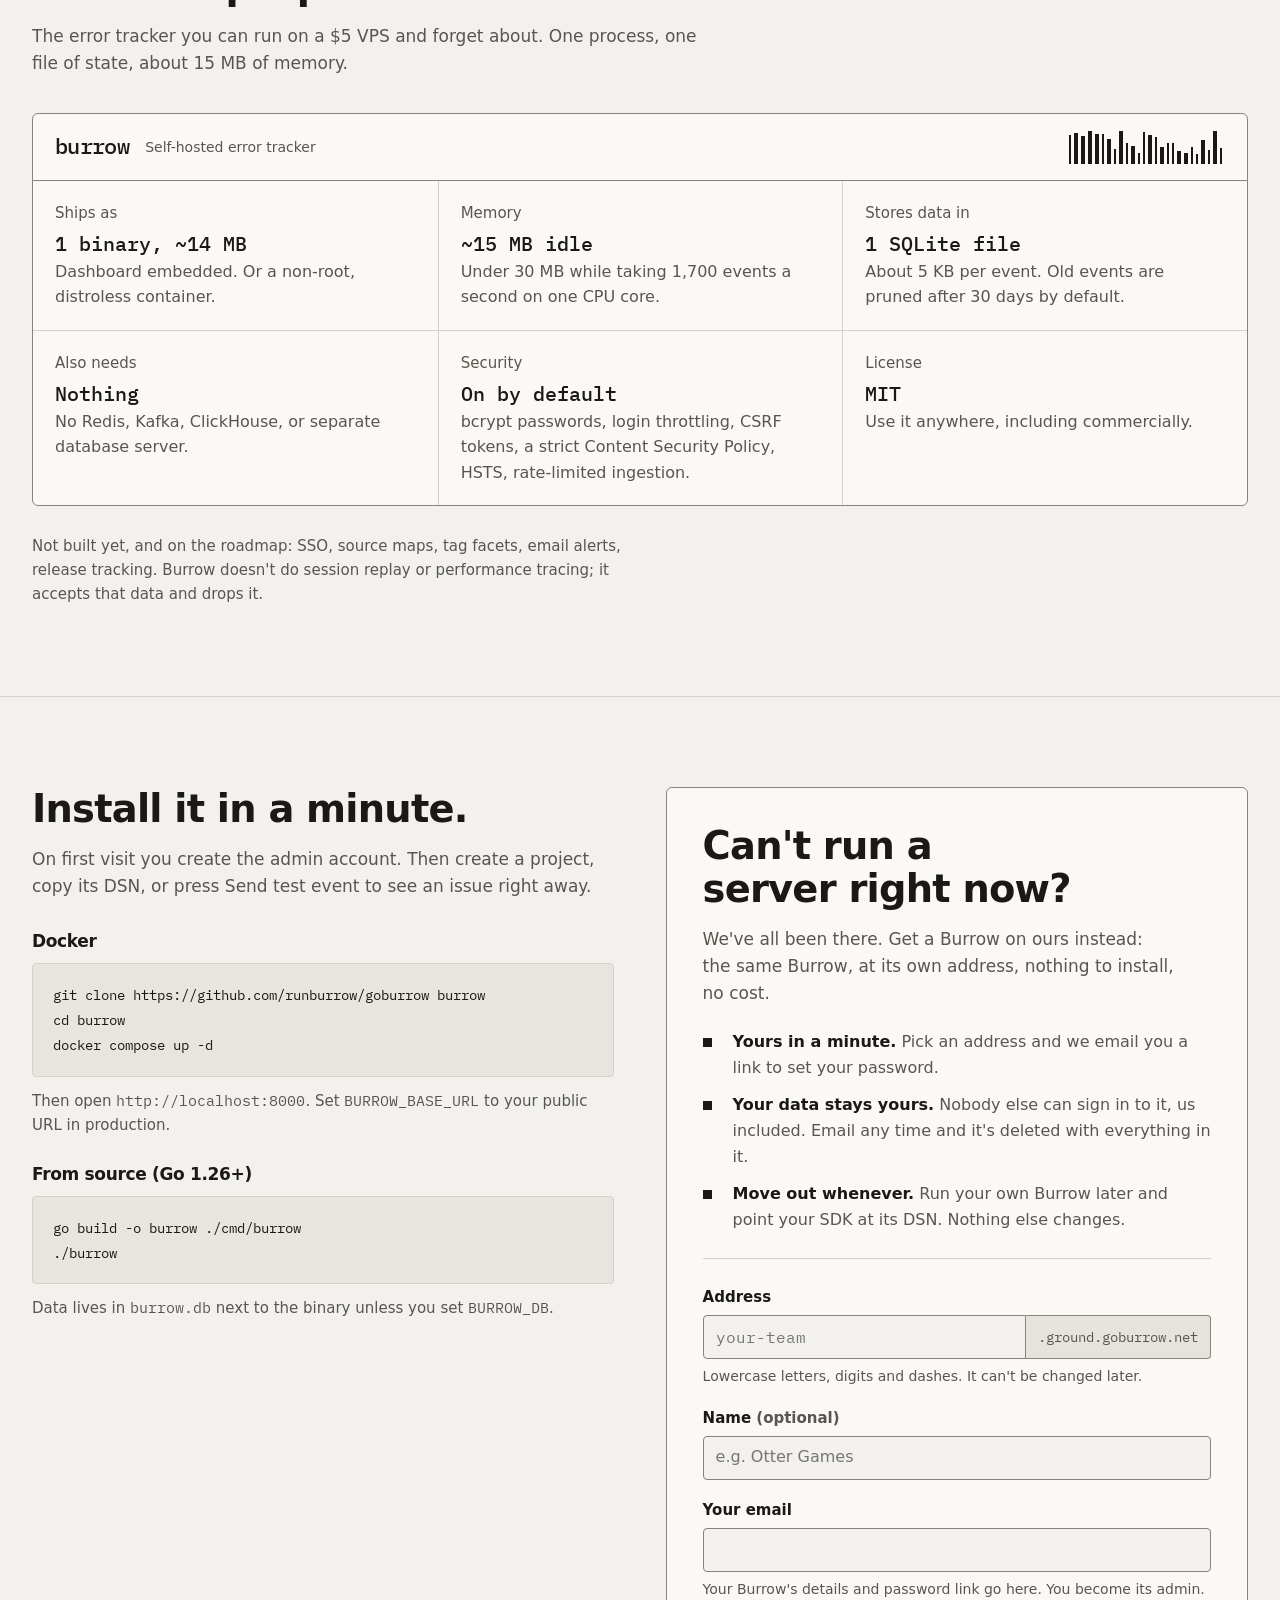
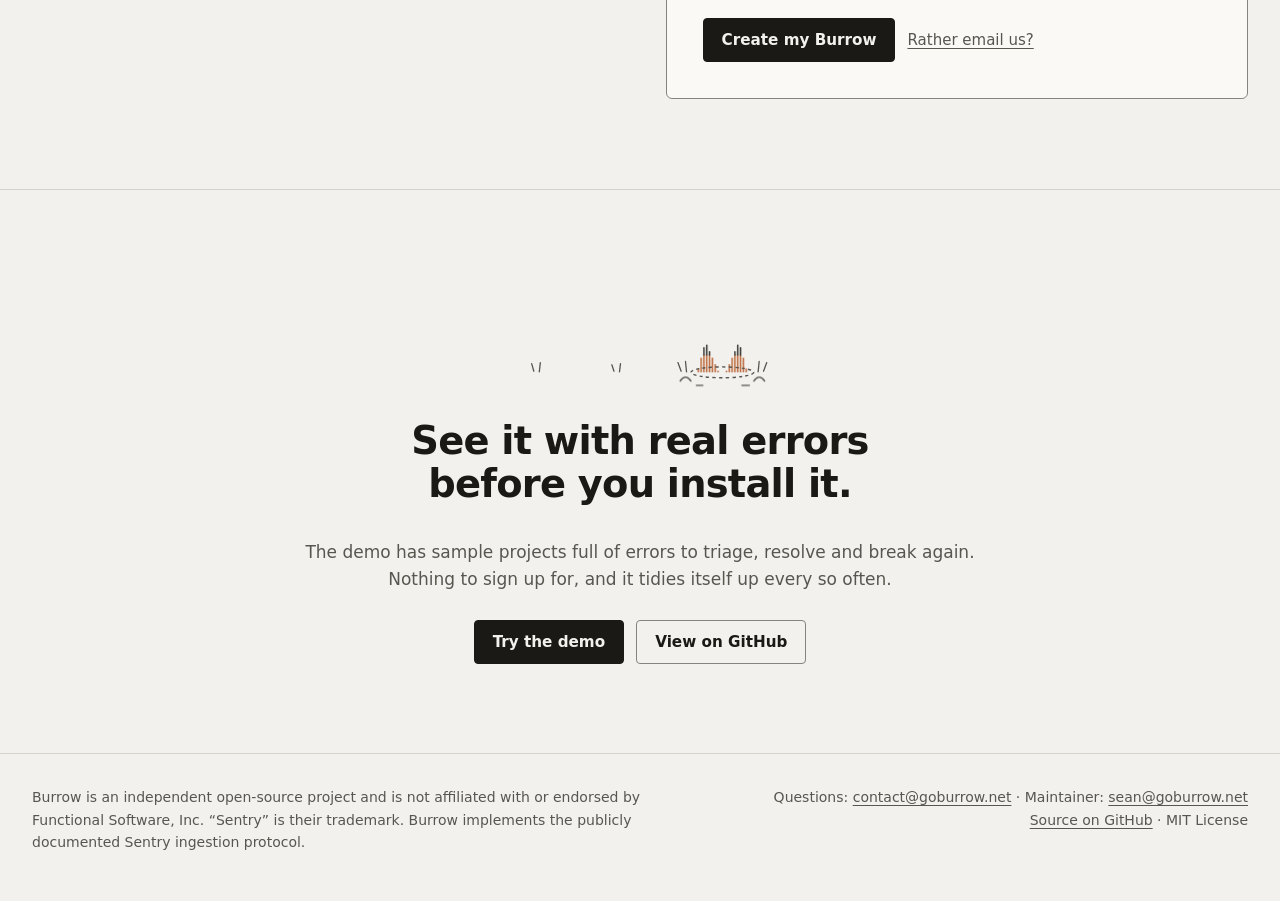
==== commit 0bceec99: "Landing: self-serve sign-up form, referral join page and wider layout What changed - Sign-up section" ====
--- a/index.html
+++ b/index.html
@@ -54,6 +54,7 @@
 </script>
 <link rel="stylesheet" href="styles.css">
 <script src="site.js" defer></script>
+<script src="signup.js" defer></script>
 </head>
 <body>
 <a class="skip" href="#main">Skip to content</a>
@@ -69,7 +70,8 @@
     <a href="#how">How it works</a>
     <a href="#install">Install</a>
     <a href="https://github.com/runburrow/goburrow">GitHub</a>
-    <span class="button soon" aria-disabled="true" data-demo>Demo coming soon</span>
+    <a class="button" href="#hosted">Get one free</a>
+    <a class="button primary" href="https://demo.ground.goburrow.net/_fleet/demo" data-demo>Try the demo</a>
   </nav>
 </header>
 
@@ -79,7 +81,7 @@
     <h1 id="hero-title">Your errors, your server.</h1>
     <p class="hero-lead">Self-hosted error tracking in <strong>one ~14 MB binary and a SQLite file.</strong> No Redis, no Kafka, no ClickHouse.</p>
     <div class="hero-actions">
-      <span class="button soon" aria-disabled="true" data-demo>Demo coming soon</span>
+      <a class="button primary" href="https://demo.ground.goburrow.net/_fleet/demo" data-demo>Try the demo</a>
       <a class="button" href="https://github.com/runburrow/goburrow">View on GitHub</a>
     </div>
     <div class="command" aria-label="Install command">
@@ -191,23 +193,23 @@
 </section>
 
 <section class="section" aria-labelledby="detail-title">
-  <div class="wrap">
-    <h2 id="detail-title">The failing line, the locals, and what led up to it.</h2>
-    <p class="section-lead">Each issue keeps chained exceptions, stack frames with source context and local variables, breadcrumbs, request, user, tags, and the raw event.</p>
-    <div class="detail">
-      <figure class="shot">
-        <picture>
-          <source srcset="assets/shots/issue-detail-light.webp" media="(prefers-color-scheme: light)">
-          <img src="assets/shots/issue-detail-dark.webp" width="2560" height="1720" alt="Burrow's issue page for ZeroDivisionError: division by zero. Line 42, total = subtotal / count, is highlighted in the checkout frame, with local variable count = 0 below it. A sidebar shows 48 events over the last 14 days and tags for environment, release and platform." loading="lazy" decoding="async">
-        </picture>
-        <figcaption>The issue page in Burrow, with sample data.</figcaption>
-      </figure>
+  <div class="wrap detail">
+    <div class="detail-copy">
+      <h2 id="detail-title">The failing line, the locals, and what led up to it.</h2>
+      <p class="section-lead">Each issue keeps chained exceptions, stack frames with source context and local variables, breadcrumbs, request, user, tags, and the raw event.</p>
       <ul class="notes">
         <li><h3>Context around the crash</h3><p>Source lines around the failing call, with the locals that were in scope. Here, <code>count</code> was 0.</p></li>
         <li><h3>Grouping that ignores noise</h3><p>Line numbers, bundle hashes, and the volatile parts of messages (numbers, UUIDs, IPs, timestamps) don't split an issue. SDK fingerprints are honored.</p></li>
         <li><h3>Regressions reopen themselves</h3><p>Resolve an issue and forget it. If it happens again, it comes back marked as a regression.</p></li>
       </ul>
     </div>
+    <figure class="shot">
+      <picture>
+        <source srcset="assets/shots/issue-detail-light.webp" media="(prefers-color-scheme: light)">
+        <img src="assets/shots/issue-detail-dark.webp" width="2560" height="1720" alt="Burrow's issue page for ZeroDivisionError: division by zero. Line 42, total = subtotal / count, is highlighted in the checkout frame, with local variable count = 0 below it. A sidebar shows 48 events over the last 14 days and tags for environment, release and platform." loading="lazy" decoding="async">
+        </picture>
+        <figcaption>The issue page in Burrow, with sample data.</figcaption>
+    </figure>
   </div>
 </section>
 
@@ -247,11 +249,12 @@
   </div>
 </section>
 
-<section class="section" id="install" aria-labelledby="install-title">
-  <div class="wrap">
-    <h2 id="install-title">Install it in a minute.</h2>
-    <p class="section-lead">On first visit you create the admin account. Then create a project, copy its DSN, or press Send test event to see an issue right away.</p>
-    <div class="install">
+<section class="section" id="install" aria-label="Two ways to get Burrow">
+  <div class="wrap paths">
+    <div class="path">
+      <h2 id="install-title">Install it in a minute.</h2>
+      <p class="section-lead">On first visit you create the admin account. Then create a project, copy its DSN, or press Send test event to see an issue right away.</p>
+      <div class="install">
       <div>
         <h3>Docker</h3>
         <pre class="code" id="install-docker">git clone https://github.com/runburrow/goburrow burrow
@@ -265,37 +268,37 @@
 ./burrow</pre>
         <p>Data lives in <code>burrow.db</code> next to the binary unless you set <code>BURROW_DB</code>.</p>
       </div>
-    </div>
-  </div>
-</section>
-
-<section class="section" id="hosted" aria-labelledby="hosted-title">
-  <div class="wrap split">
-    <div>
+      </div>
+    </div>
+    <div class="path path-hosted" id="hosted">
       <h2 id="hosted-title">Can't run a server right now?</h2>
-      <p class="section-lead">We've all been there. Ask for an account on our instance instead: the same Burrow, nothing to install, no cost.</p>
+      <p class="section-lead">We've all been there. Get a Burrow on ours instead: the same Burrow, at its own address, nothing to install, no cost.</p>
       <ul class="facts">
-        <li><span><strong>For people who can't host their own yet.</strong> Tell us a little about what you're making and we'll set you up.</span></li>
-        <li><span><strong>Your data stays yours.</strong> Email any time and your account and everything in it is deleted.</span></li>
+        <li><span><strong>Yours in a minute.</strong> Pick an address and we email you a link to set your password.</span></li>
+        <li><span><strong>Your data stays yours.</strong> Nobody else can sign in to it, us included. Email any time and it's deleted with everything in it.</span></li>
         <li><span><strong>Move out whenever.</strong> Run your own Burrow later and point your SDK at its DSN. Nothing else changes.</span></li>
       </ul>
-    </div>
-    <div>
-      <div class="letter" aria-label="What to send">
-        <dl class="letter-head">
-          <div><dt>To</dt><dd><code id="hosted-address">hosting@goburrow.net</code></dd></div>
-          <div><dt>Subject</dt><dd>Hosted Burrow account</dd></div>
-        </dl>
-        <ol class="letter-body">
-          <li>What you're building</li>
-          <li>Where to find it, a link is perfect</li>
-          <li>How big your team is <span class="muted">(optional, just curious)</span></li>
-        </ol>
-      </div>
-      <div class="hero-actions letter-actions">
-        <a class="button primary" href="mailto:hosting@goburrow.net?subject=Hosted%20Burrow%20account&amp;body=What%20I%27m%20building%3A%0A%0AWhere%20to%20find%20it%20%28a%20link%29%3A%0A%0AHow%20big%20my%20team%20is%20%28optional%2C%20just%20curious%29%3A%0A">Write the email</a>
-        <button class="copy copy-address" type="button" data-copy="#hosted-address">Copy address</button>
-      </div>
+      <!-- Sign-up posts to the fleet. To change where, edit data-fleet and action (and the same two on join/index.html). -->
+      <form class="signup" method="post" action="https://ground.goburrow.net/_fleet/signup" data-signup data-fleet="https://ground.goburrow.net" data-domain="ground.goburrow.net" novalidate>
+        <label class="field" for="signup-subdomain"><span class="field-label">Address</span>
+          <span class="address-input"><input id="signup-subdomain" name="subdomain" required maxlength="40" pattern="[a-z0-9]([a-z0-9\-]{0,38}[a-z0-9])?" autocomplete="off" autocapitalize="off" spellcheck="false" placeholder="your-team" aria-describedby="signup-subdomain-help"><span class="address-suffix">.ground.goburrow.net</span></span>
+          <span class="field-help" id="signup-subdomain-help" data-subdomain-help>Lowercase letters, digits and dashes. It can't be changed later.</span>
+        </label>
+        <label class="field" for="signup-name"><span class="field-label">Name <span class="muted">(optional)</span></span>
+          <input id="signup-name" name="name" maxlength="100" autocomplete="organization" placeholder="e.g. Otter Games">
+        </label>
+        <label class="field" for="signup-email"><span class="field-label">Your email</span>
+          <input id="signup-email" name="email" type="email" required maxlength="254" autocomplete="email" spellcheck="false" aria-describedby="signup-email-help">
+          <span class="field-help" id="signup-email-help">Your Burrow's details and password link go here. You become its admin.</span>
+        </label>
+        <input type="hidden" name="ref" data-ref>
+        <label class="trap" aria-hidden="true">Leave this empty <input name="website" tabindex="-1" autocomplete="off"></label>
+        <div class="hero-actions signup-actions">
+          <button class="button primary" type="submit">Create my Burrow</button>
+          <a class="signup-alt" href="mailto:hosting@goburrow.net?subject=Hosted%20Burrow%20account">Rather email us?</a>
+        </div>
+        <p class="signup-status" role="status" aria-live="polite" data-signup-status hidden></p>
+      </form>
     </div>
   </div>
 </section>
@@ -312,9 +315,9 @@
   <g class="dirt-particles"><circle cx="170" cy="70" r="1.3"/><circle cx="177" cy="63" r="1"/><circle cx="184" cy="71" r="1.2"/><circle cx="208" cy="71" r="1.2"/><circle cx="215" cy="63" r="1"/><circle cx="222" cy="70" r="1.3"/><circle cx="191" cy="64" r="1.1"/><circle cx="201" cy="64" r="1.1"/><circle cx="196" cy="58" r="1"/></g>
 </svg></span>
     <h2 id="close-title">See it with real errors before you install it.</h2>
-    <p class="section-lead">A public demo with sample projects to triage is on its way. Until then, install it and press Send test event: you'll have a real issue on screen in a minute.</p>
+    <p class="section-lead">The demo has sample projects full of errors to triage, resolve and break again. Nothing to sign up for, and it tidies itself up every so often.</p>
     <div class="hero-actions">
-      <span class="button soon" aria-disabled="true" data-demo>Demo coming soon</span>
+      <a class="button primary" href="https://demo.ground.goburrow.net/_fleet/demo" data-demo>Try the demo</a>
       <a class="button" href="https://github.com/runburrow/goburrow">View on GitHub</a>
     </div>
   </div>
--- a/styles.css
+++ b/styles.css
@@ -11,7 +11,7 @@
   --radius: 4px;
   --mono: "IBM Plex Mono", ui-monospace, "SFMono-Regular", Consolas, monospace;
   --sans: system-ui, -apple-system, "Segoe UI", Roboto, "Helvetica Neue", Arial, sans-serif;
-  --page: min(1200px, 100% - 48px);
+  --page: min(1320px, 100% - 64px);
 }
 @media (prefers-color-scheme: light) {
   :root {
@@ -122,7 +122,7 @@
 .bar.zero { background: var(--rule); }
 
 /* Sections ---------------------------------------------------------------- */
-.section { padding-block: clamp(64px, 9vw, 120px); border-top: 1px solid var(--border); }
+.section { padding-block: clamp(56px, 7vw, 96px); border-top: 1px solid var(--border); }
 .section h2 { font-size: clamp(1.7rem, 3vw, 2.5rem); max-width: 22ch; }
 .section-lead { margin-top: 16px; color: var(--muted); font-size: 1.0625rem; }
 .split { display: grid; grid-template-columns: minmax(0, 5fr) minmax(0, 7fr); gap: clamp(28px, 5vw, 72px); align-items: start; }
@@ -143,14 +143,18 @@
 .shot { margin: 0; }
 .shot img { display: block; width: 100%; height: auto; border: 1px solid var(--border); border-radius: 6px; }
 .shot figcaption { margin-top: 10px; font-size: .875rem; color: var(--muted); }
-.detail { margin-top: 44px; display: grid; grid-template-columns: minmax(0, 1fr) 280px; gap: 36px; align-items: start; }
+/* The issue page: the copy and its notes beside the screenshot, so the
+   screenshot gets the width and the section doesn't stack three rows deep. */
+.detail { display: grid; grid-template-columns: minmax(0, 4fr) minmax(0, 8fr); gap: clamp(28px, 4vw, 56px); align-items: start; }
+.detail-copy { position: sticky; top: 24px; }
+.detail .notes { margin-top: 32px; }
 .notes { list-style: none; margin: 0; padding: 0; counter-reset: none; }
 .notes li { padding: 18px 0; border-top: 1px solid var(--border); }
-.notes li:first-child { border-top: 0; padding-top: 0; }
+.notes li:first-child { padding-top: 18px; }
 .notes h3 { font-size: 1.0625rem; margin-bottom: 6px; }
 .notes p { color: var(--muted); font-size: .9375rem; }
 .phone { display: grid; grid-template-columns: minmax(0, 6fr) minmax(0, 4fr); gap: clamp(28px, 6vw, 96px); align-items: center; }
-.phone .shot { max-width: 340px; justify-self: center; }
+.phone .shot { max-width: 300px; justify-self: center; }
 /* The one corner off the scale: a phone screenshot gets the device's own
    rounded corners, so it reads as a phone rather than a card. */
 .phone .shot img { border-radius: 22px; border-width: 6px; border-color: var(--surface-2); }
@@ -160,20 +164,50 @@
 .alert-line .mono { display: block; font-size: .8125rem; line-height: 1.6; overflow-wrap: anywhere; }
 
 /* Small on purpose: the label */
-.label { margin-top: 40px; border: 1px solid var(--rule); border-radius: 6px; background: var(--surface); }
-.label-row { display: grid; grid-template-columns: 220px minmax(0, 1fr); gap: 20px; padding: 16px 22px; border-top: 1px solid var(--border); }
-.label-row:first-child { border-top: 0; }
+.label { margin-top: 36px; border: 1px solid var(--rule); border-radius: 6px; background: var(--surface); }
+/* The spec sheet reads across as well as down: three facts to a row. */
+.label dl { margin: 0; display: grid; grid-template-columns: repeat(3, minmax(0, 1fr)); }
+.label-row { display: grid; align-content: start; gap: 6px; padding: 20px 22px; border-top: 1px solid var(--border); border-left: 1px solid var(--border); }
+.label-row:nth-child(3n+1) { border-left: 0; }
+.label-row:nth-child(-n+3) { border-top: 0; }
 .label-row dt { color: var(--muted); font-size: .9375rem; }
 .label-row dd { margin: 0; font-size: 1rem; text-wrap: pretty; }
 .label-row dd .figure { font: 500 1.25rem/1.3 var(--mono); }
 .label-head { display: flex; align-items: center; gap: 16px; padding: 16px 22px; border-bottom: 1px solid var(--rule); }
 .label-head .muted { font-size: .875rem; }
 .label-barcode { display: flex; align-items: flex-end; height: 34px; margin-left: auto; color: var(--text); }
-.label dl { margin: 0; }
 .label-barcode span { width: 2px; margin-right: 3px; background: currentColor; }
 .not-yet { margin-top: 28px; color: var(--muted); font-size: .9375rem; }
 
 /* Install */
+/* Hosted accounts: the sign-up form (also on the referral page). */
+.signup { display: grid; gap: 18px; padding: 24px; border: 1px solid var(--rule); border-radius: 6px; background: var(--surface); }
+.field { display: grid; gap: 6px; }
+.field-label { font-weight: 600; font-size: .9375rem; }
+.field input { width: 100%; min-height: 44px; padding: 10px 12px; border: 1px solid var(--rule); border-radius: var(--radius); background: var(--bg); color: var(--text); font: 1rem/1.3 var(--sans); }
+.field input:focus-visible { outline-offset: 0; }
+.field input[aria-invalid="true"] { border-color: var(--red); }
+.address-input { display: flex; align-items: stretch; }
+.address-input input { flex: 1 1 auto; min-width: 0; border-radius: var(--radius) 0 0 var(--radius); font-family: var(--mono); }
+.address-suffix { display: flex; align-items: center; padding: 0 12px; border: 1px solid var(--rule); border-left: 0; border-radius: 0 var(--radius) var(--radius) 0; background: var(--surface-2); color: var(--muted); font: .875rem var(--mono); white-space: nowrap; }
+.field-help { color: var(--muted); font-size: .875rem; }
+.field-help.is-ok { color: var(--text); }
+.field-help.is-bad, .signup-status.is-bad { color: var(--red-text); }
+.signup-actions { margin-top: 0; align-items: center; }
+.signup-alt { color: var(--muted); font-size: .9375rem; }
+.signup-status { padding: 12px 14px; border: 1px solid var(--border); border-radius: var(--radius); background: var(--ok-bg); overflow-wrap: anywhere; }
+.signup-status.is-bad { background: transparent; border-color: var(--red); }
+.trap { position: absolute; left: -10000px; width: 1px; height: 1px; overflow: hidden; }
+.join-hero { padding-block: clamp(40px, 7vw, 96px); }
+.join-hero .split { align-items: center; }
+.join-code { display: inline-block; margin-top: 18px; padding: 4px 10px; border: 1px dashed var(--rule); border-radius: var(--radius); font: .875rem var(--mono); color: var(--muted); }
+@media (max-width: 640px) {
+  .address-input { flex-wrap: wrap; }
+  .address-input input { border-radius: var(--radius) var(--radius) 0 0; }
+  .address-suffix { flex-basis: 100%; min-height: 36px; border-left: 1px solid var(--rule); border-top: 0; border-radius: 0 0 var(--radius) var(--radius); }
+  .signup { padding: 18px; }
+}
+
 /* Hosted accounts: the email to send, previewed as a letter. */
 .letter { border: 1px solid var(--rule); border-radius: 6px; background: var(--surface); }
 .letter-head { margin: 0; padding: 4px 20px; border-bottom: 1px solid var(--border); }
@@ -187,7 +221,13 @@
 .hero-actions.letter-actions { order: 0; margin-top: 18px; align-items: center; }
 .copy-address { min-height: 44px; }
 .foot-links { text-align: right; }
-.install { display: grid; grid-template-columns: minmax(0, 3fr) minmax(0, 2fr); gap: 24px; margin-top: 40px; }
+/* Two ways to get one, side by side: run it yourself, or take one of ours. */
+.paths { display: grid; grid-template-columns: minmax(0, 1fr) minmax(0, 1fr); gap: clamp(28px, 4vw, 56px); align-items: start; }
+.path h2 { max-width: 20ch; }
+.path-hosted { padding: clamp(22px, 3vw, 36px); border: 1px solid var(--rule); border-radius: 6px; background: var(--surface); }
+.path-hosted .facts { margin-top: 22px; }
+.path-hosted .signup { margin-top: 26px; padding: 26px 0 0; border: 0; border-top: 1px solid var(--border); border-radius: 0; background: transparent; }
+.install { display: grid; gap: 28px; margin-top: 32px; }
 .install h3 { font-size: 1.0625rem; margin-bottom: 12px; }
 .install .code { border-radius: var(--radius); }
 .install p { margin-top: 12px; color: var(--muted); font-size: .9375rem; }
@@ -308,8 +348,12 @@
   .hero-lead { order: 4; margin-top: 6px; }
   .hero .command { order: 5; margin-top: 0; }
   .hero-note { order: 6; margin-top: 0; }
-  .detail { grid-template-columns: minmax(0, 1fr); }
-  .install { grid-template-columns: minmax(0, 1fr); }
+  .detail, .paths { grid-template-columns: minmax(0, 1fr); }
+  .detail-copy { position: static; }
+  .label dl { grid-template-columns: repeat(2, minmax(0, 1fr)); }
+  .label-row:nth-child(n) { border-top: 1px solid var(--border); border-left: 1px solid var(--border); }
+  .label-row:nth-child(2n+1) { border-left: 0; }
+  .label-row:nth-child(-n+2) { border-top: 0; }
   .phone .shot { order: 2; }
 }
 @media (max-width: 640px) {
@@ -324,7 +368,11 @@
   .issue .issue-side { grid-area: side; }
   .label-head { flex-wrap: wrap; }
   .label-barcode { margin-left: 0; width: 100%; }
-  .label-row { grid-template-columns: minmax(0, 1fr); gap: 4px; }
+  .label dl { grid-template-columns: minmax(0, 1fr); }
+  .label-row:nth-child(n) { border-left: 0; border-top: 1px solid var(--border); padding-block: 16px; }
+  .label-row:first-child { border-top: 0; }
+  .path-hosted { padding: 18px; }
+  .path-hosted .signup { padding: 20px 0 0; }
   .incoming { flex-wrap: wrap; row-gap: 2px; }
   .incoming .event { white-space: normal; flex-basis: 100%; order: 2; }
   .incoming .arrow { order: 3; }
